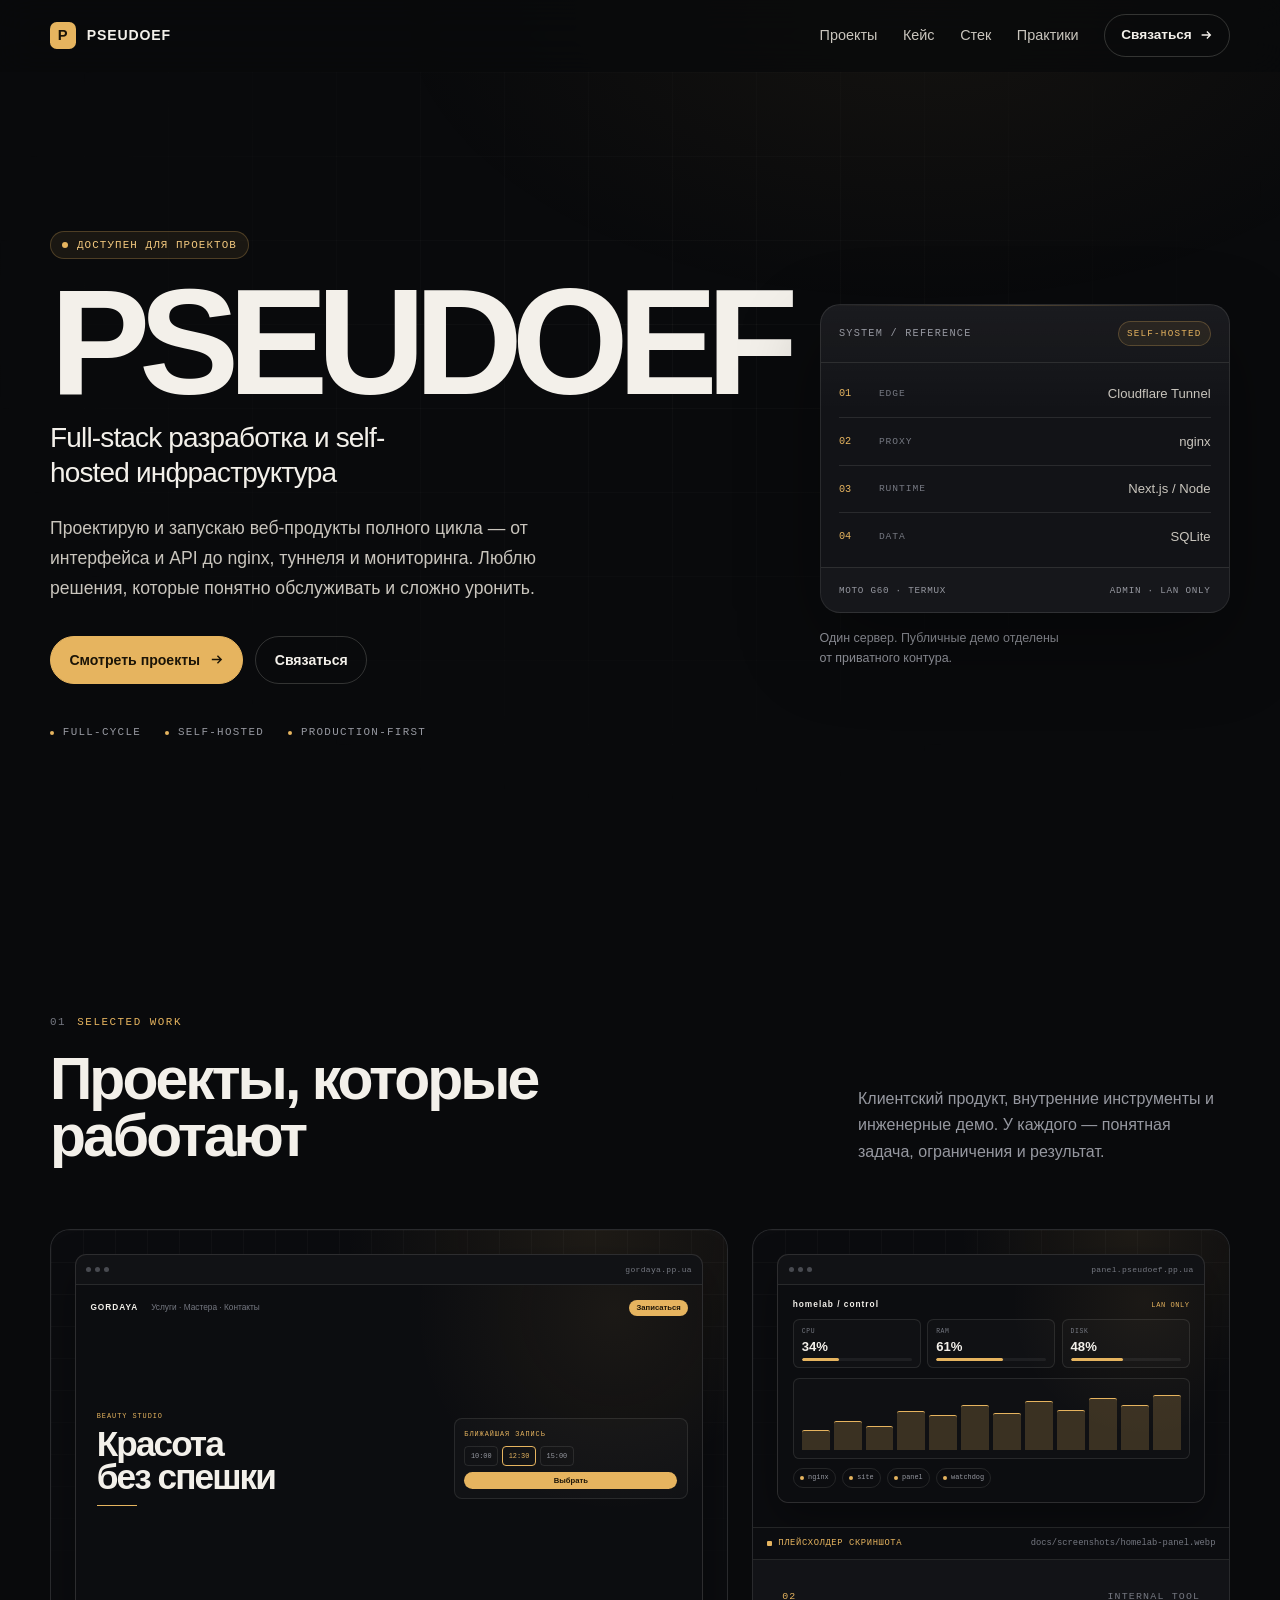
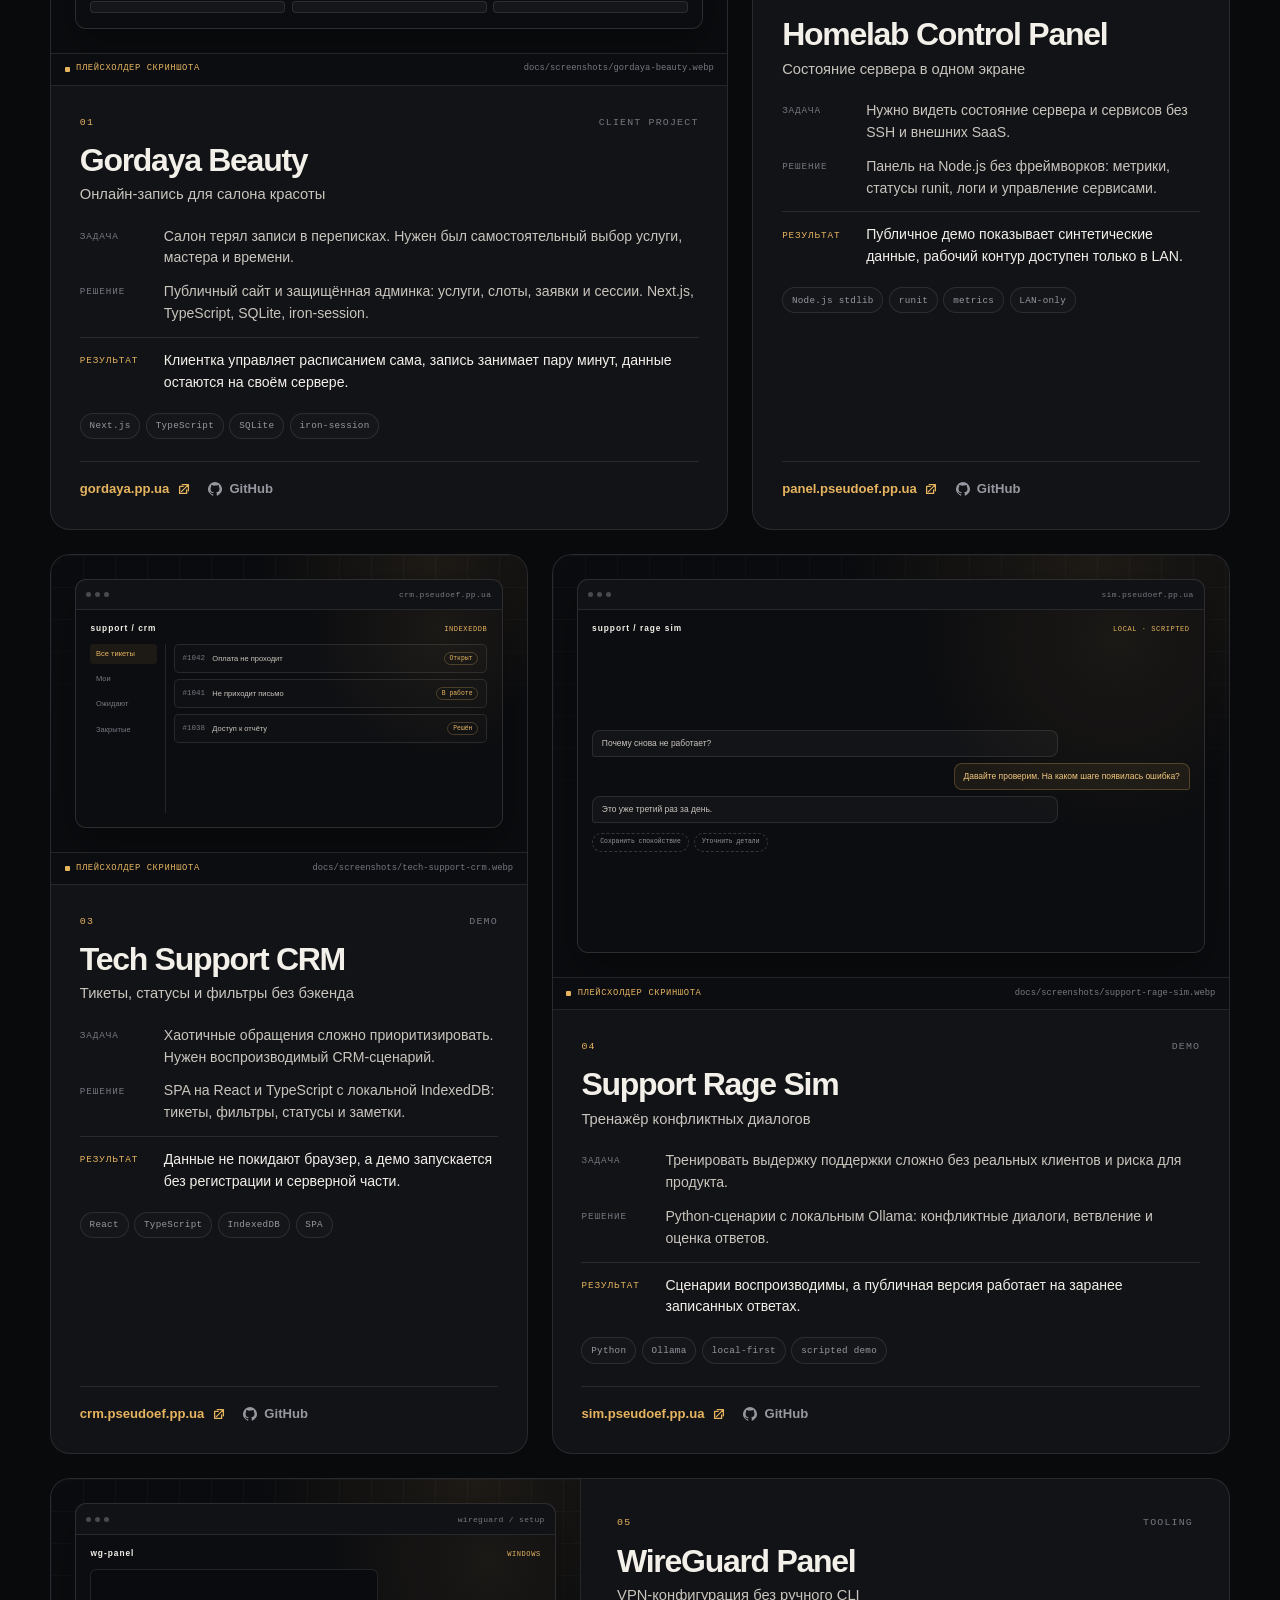
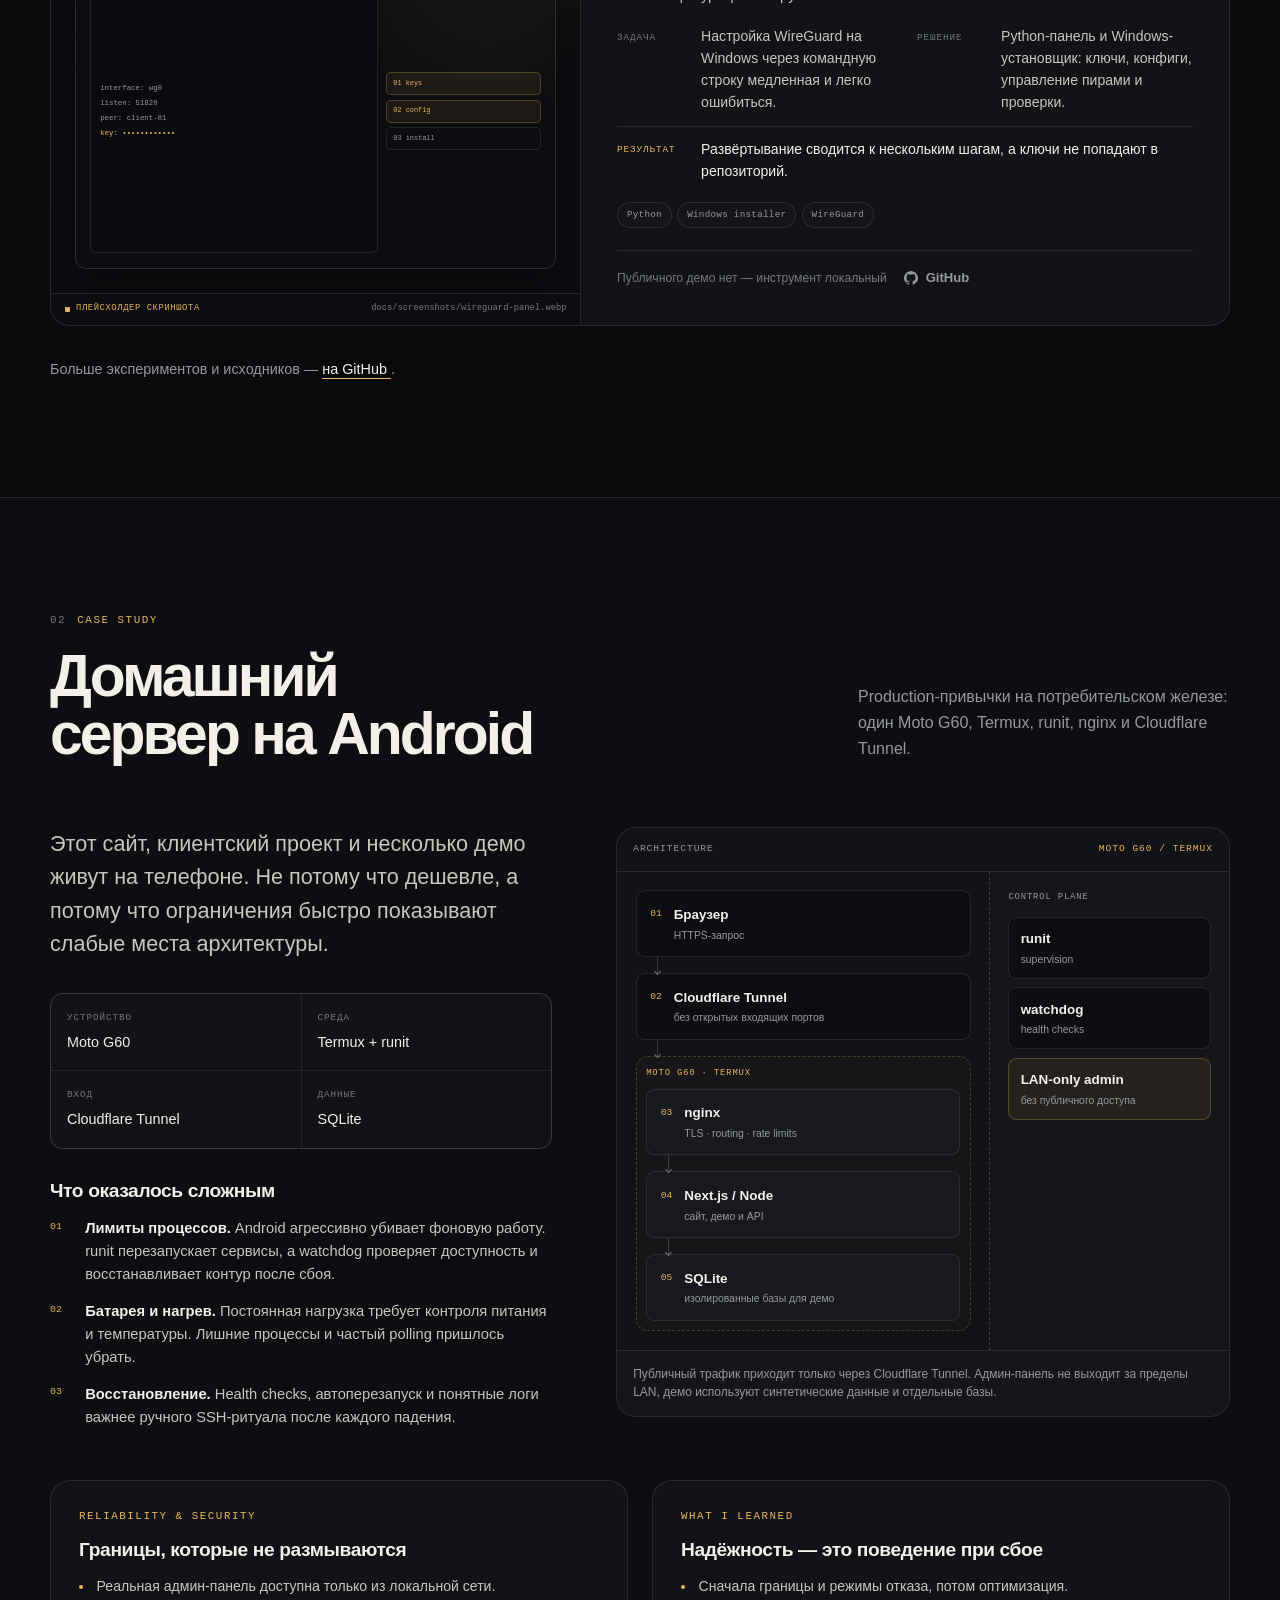
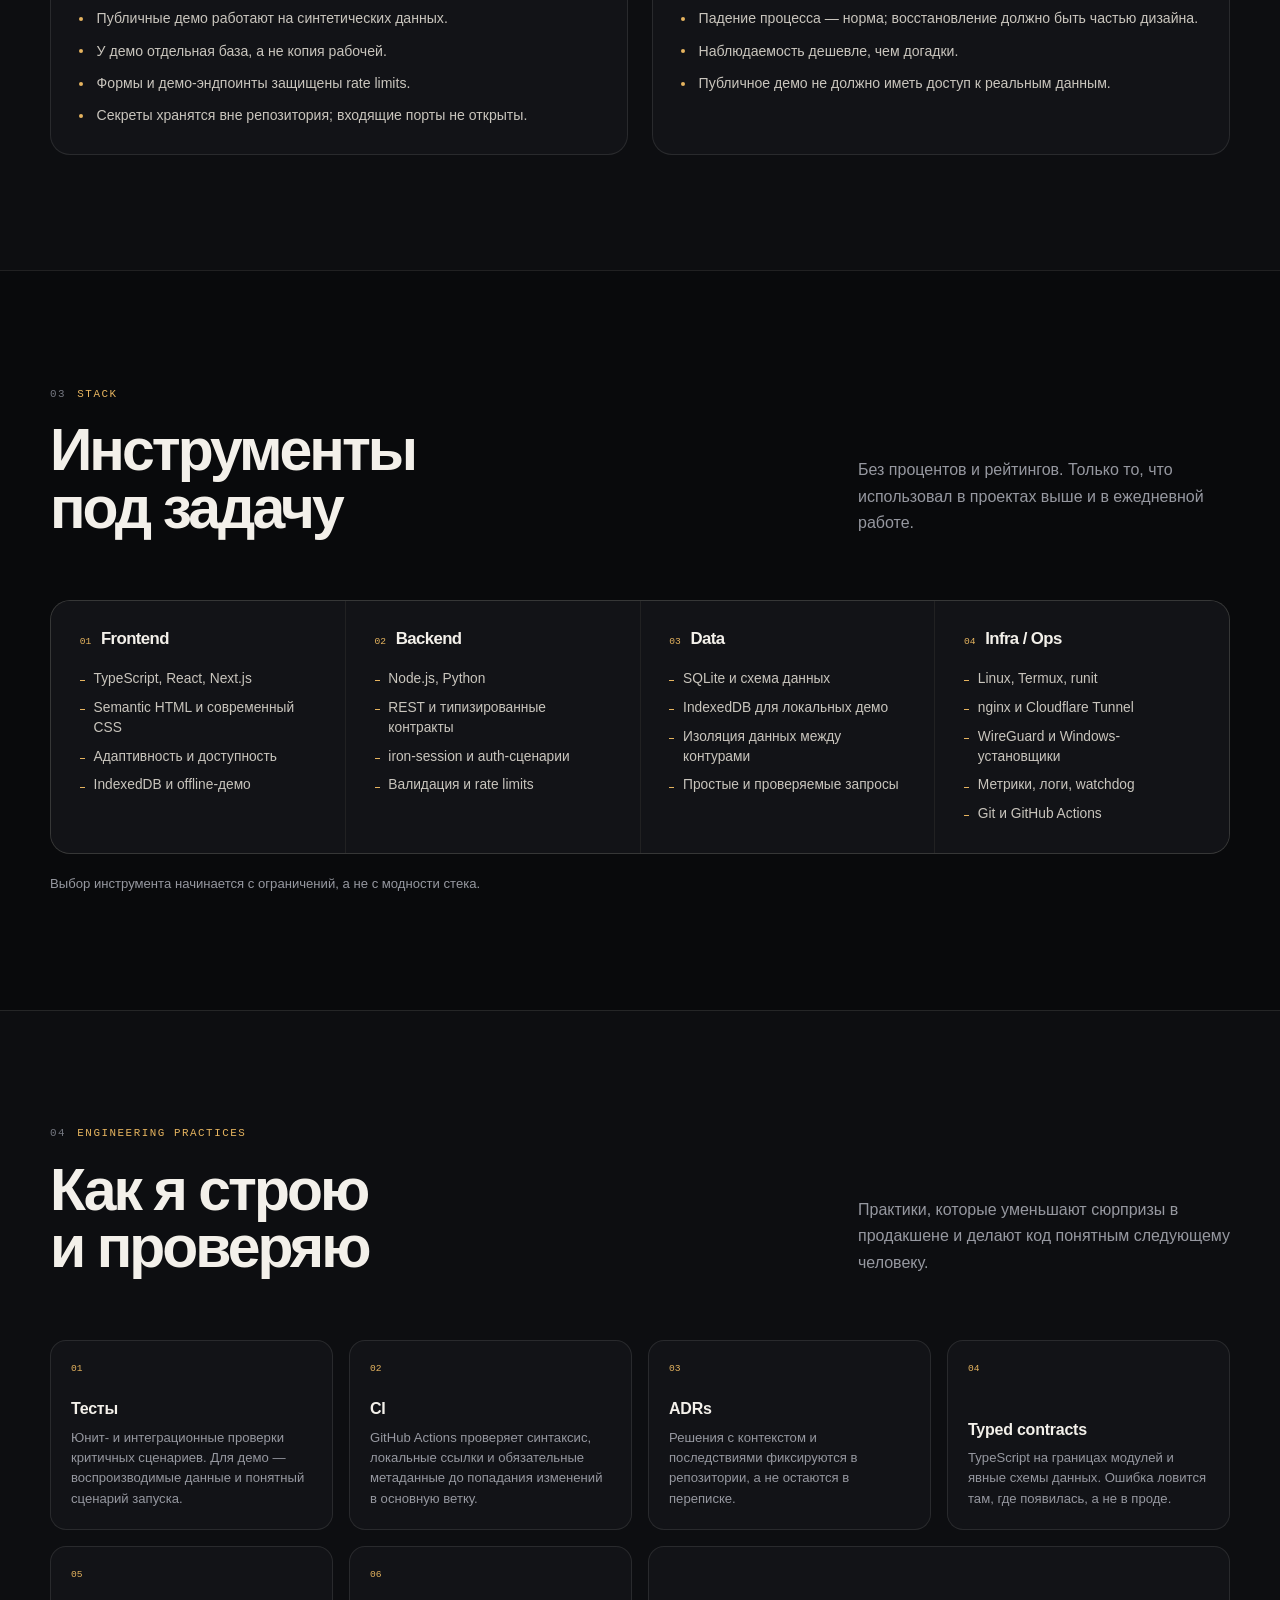
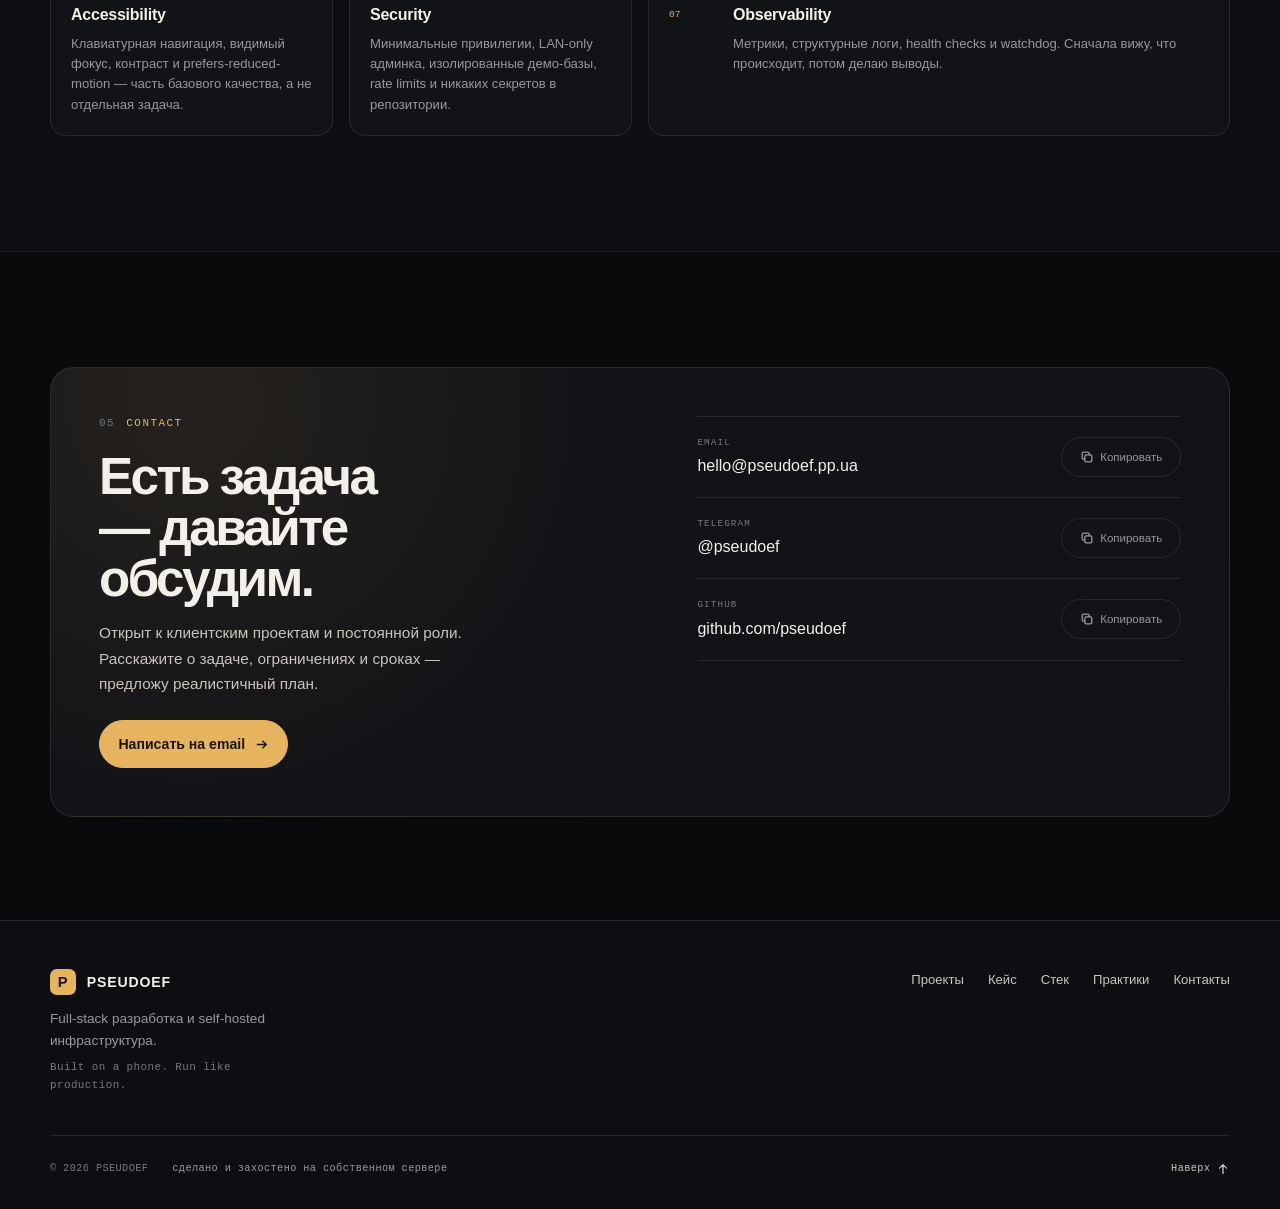
==== index.html @ d6f7333f "feat: initial portfolio site" ====
<!doctype html>
<html lang="ru">
<head>
  <meta charset="utf-8">
  <meta name="viewport" content="width=device-width, initial-scale=1">
  <meta name="color-scheme" content="dark">
  <meta name="theme-color" content="#090a0c">
  <meta name="author" content="PSEUDOEF">
  <meta name="robots" content="index,follow">
  <title>PSEUDOEF — Full-stack разработка и self-hosted инфраструктура</title>
  <meta name="description" content="Портфолио PSEUDOEF: full-stack разработка, клиентские веб-продукты, внутренние инструменты и self-hosted инфраструктура на собственном сервере.">
  <link rel="canonical" href="https://pseudoef.pp.ua/">
  <link rel="icon" href="/assets/favicon.svg" type="image/svg+xml">
  <link rel="stylesheet" href="/assets/css/styles.css">

  <meta property="og:type" content="website">
  <meta property="og:locale" content="ru_RU">
  <meta property="og:site_name" content="PSEUDOEF">
  <meta property="og:title" content="PSEUDOEF — Full-stack и self-hosted инфраструктура">
  <meta property="og:description" content="Клиентские продукты, инженерные демо и self-hosted инфраструктура. Портфолио PSEUDOEF.">
  <meta property="og:url" content="https://pseudoef.pp.ua/">
  <meta property="og:image" content="https://pseudoef.pp.ua/assets/og-image.png">
  <meta property="og:image:type" content="image/png">
  <meta property="og:image:width" content="1200">
  <meta property="og:image:height" content="630">
  <meta property="og:image:alt" content="PSEUDOEF — full-stack разработка и self-hosted инфраструктура">
  <meta name="twitter:card" content="summary_large_image">
  <meta name="twitter:title" content="PSEUDOEF — Full-stack и self-hosted инфраструктура">
  <meta name="twitter:description" content="Клиентские продукты, инженерные демо и self-hosted инфраструктура. Портфолио PSEUDOEF.">
  <meta name="twitter:image" content="https://pseudoef.pp.ua/assets/og-image.png">

  <script src="/assets/js/main.js" defer></script>
</head>
<body>
  <a class="skip-link" href="#main">Перейти к содержимому</a>

  <svg class="icon-sprite" aria-hidden="true" focusable="false">
    <symbol id="icon-external" viewBox="0 0 16 16"><path d="M6 3h7v7M13 3 5 11"/><path d="M11 9v4H3V5h4"/></symbol>
    <symbol id="icon-github" viewBox="0 0 16 16"><path d="M8 0a8 8 0 0 0-2.53 15.59c.4.07.55-.17.55-.38v-1.34c-2.23.49-2.7-1.08-2.7-1.08-.36-.93-.89-1.17-.89-1.17-.73-.5.06-.49.06-.49.81.06 1.23.83 1.23.83.72 1.23 1.89.88 2.35.67.07-.52.28-.88.51-1.08-1.78-.2-3.65-.89-3.65-3.95 0-.87.31-1.59.82-2.15-.08-.2-.36-1.02.08-2.12 0 0 .67-.21 2.2.82A7.6 7.6 0 0 1 8 3.87c.68 0 1.36.09 2 .27 1.53-1.03 2.2-.82 2.2-.82.44 1.1.16 1.92.08 2.12.51.56.82 1.28.82 2.15 0 3.07-1.87 3.75-3.66 3.95.29.25.54.73.54 1.48v2.19c0 .21.15.46.55.38A8 8 0 0 0 8 0Z"/></symbol>
    <symbol id="icon-copy" viewBox="0 0 16 16"><rect x="5.5" y="5.5" width="8" height="8" rx="1.5"/><path d="M10.5 5.5V4A1.5 1.5 0 0 0 9 2.5H4A1.5 1.5 0 0 0 2.5 4v5A1.5 1.5 0 0 0 4 10.5h1.5"/></symbol>
    <symbol id="icon-check" viewBox="0 0 16 16"><path d="m3 8.5 3.2 3.2L13 4.5"/></symbol>
    <symbol id="icon-arrow-up" viewBox="0 0 16 16"><path d="M8 13V3M4 7l4-4 4 4"/></symbol>
  </svg>

  <header class="site-header" data-header>
    <div class="wrap header-inner">
      <a class="brand" href="#top" aria-label="PSEUDOEF — к началу страницы">
        <span class="brand-mark" aria-hidden="true">P</span>
        <span class="brand-name">PSEUDOEF</span>
      </a>

      <button class="nav-toggle" type="button" aria-expanded="false" aria-controls="site-nav" aria-label="Открыть меню" data-nav-toggle>
        <span data-nav-toggle-label>Меню</span>
        <span class="nav-toggle-icon" aria-hidden="true"><span></span><span></span></span>
      </button>

      <nav class="site-nav" id="site-nav" aria-label="Основная навигация" data-nav>
        <a href="#projects">Проекты</a>
        <a href="#case-study">Кейс</a>
        <a href="#stack">Стек</a>
        <a href="#practices">Практики</a>
        <a class="nav-cta" href="#contact">
          Связаться
          <svg viewBox="0 0 16 16" width="14" height="14" aria-hidden="true" fill="none" stroke="currentColor" stroke-width="1.5"><path d="M3 8h10M9 4l4 4-4 4"/></svg>
        </a>
      </nav>
    </div>
  </header>

  <main id="main" tabindex="-1">
    <section class="hero" id="top" aria-labelledby="hero-title">
      <div class="wrap hero-grid">
        <div class="hero-copy">
          <p class="status-chip"><span class="status-dot" aria-hidden="true"></span>Доступен для проектов</p>
          <h1 class="hero-title" id="hero-title">PSEUDOEF</h1>
          <p class="hero-position">Full-stack разработка и self-hosted инфраструктура</p>
          <p class="hero-lede">Проектирую и запускаю веб-продукты полного цикла — от интерфейса и API до nginx, туннеля и мониторинга. Люблю решения, которые понятно обслуживать и сложно уронить.</p>
          <div class="hero-actions">
            <a class="button button--primary" href="#projects">
              Смотреть проекты
              <svg viewBox="0 0 16 16" width="15" height="15" aria-hidden="true" fill="none" stroke="currentColor" stroke-width="1.5"><path d="M3 8h10M9 4l4 4-4 4"/></svg>
            </a>
            <a class="button button--ghost" href="#contact">Связаться</a>
          </div>
          <ul class="hero-meta" aria-label="Принципы работы">
            <li>Full-cycle</li>
            <li>Self-hosted</li>
            <li>Production-first</li>
          </ul>
        </div>

        <aside class="hero-system" aria-labelledby="system-title">
          <div class="system-card">
            <div class="system-head">
              <p class="system-title" id="system-title">system / reference</p>
              <span class="system-badge">self-hosted</span>
            </div>
            <ol class="system-list">
              <li><span class="system-num">01</span><span class="system-key">edge</span><span class="system-val">Cloudflare Tunnel</span></li>
              <li><span class="system-num">02</span><span class="system-key">proxy</span><span class="system-val">nginx</span></li>
              <li><span class="system-num">03</span><span class="system-key">runtime</span><span class="system-val">Next.js / Node</span></li>
              <li><span class="system-num">04</span><span class="system-key">data</span><span class="system-val">SQLite</span></li>
            </ol>
            <div class="system-foot">
              <span>Moto G60 · Termux</span>
              <span>admin · LAN only</span>
            </div>
          </div>
          <p class="system-caption">Один сервер. Публичные демо отделены от приватного контура.</p>
        </aside>
      </div>
    </section>

    <section class="section" id="projects" aria-labelledby="projects-title">
      <div class="wrap">
        <header class="section-head reveal">
          <p class="kicker"><span>01</span> Selected work</p>
          <div class="section-head-grid">
            <h2 class="section-title" id="projects-title">Проекты, которые работают</h2>
            <p class="section-intro">Клиентский продукт, внутренние инструменты и инженерные демо. У каждого — понятная задача, ограничения и результат.</p>
          </div>
        </header>

        <div class="projects-grid">
          <article class="project project--wide reveal" id="project-gordaya" aria-labelledby="project-gordaya-title">
            <figure class="shot">
              <div class="shot-canvas">
                <div class="shot-frame">
                  <div class="shot-toolbar" aria-hidden="true">
                    <span class="shot-dots"><i></i><i></i><i></i></span>
                    <span class="shot-address">gordaya.pp.ua</span>
                  </div>
                  <div class="mock mock--gordaya" aria-hidden="true">
                    <div class="mock-nav">
                      <span class="mock-brand">GORDAYA</span>
                      <span class="mock-links">Услуги · Мастера · Контакты</span>
                      <span class="mock-pill">Записаться</span>
                    </div>
                    <div class="mock-split">
                      <div class="mock-hero-copy">
                        <span class="mock-kicker">Beauty studio</span>
                        <p class="mock-display">Красота<br>без спешки</p>
                        <span class="mock-rule"></span>
                      </div>
                      <div class="mock-booking">
                        <span class="mock-kicker">Ближайшая запись</span>
                        <div class="mock-slots"><span>10:00</span><span class="is-active">12:30</span><span>15:00</span></div>
                        <span class="mock-pill mock-pill--full">Выбрать</span>
                      </div>
                    </div>
                    <div class="mock-service-row"><span></span><span></span><span></span></div>
                  </div>
                </div>
              </div>
              <figcaption class="shot-caption">
                <span class="shot-label">Плейсхолдер скриншота</span>
                <code>docs/screenshots/gordaya-beauty.webp</code>
              </figcaption>
            </figure>

            <div class="project-body">
              <div class="project-meta"><span class="project-index">01</span><span class="project-type">Client project</span></div>
              <h3 id="project-gordaya-title">Gordaya Beauty</h3>
              <p class="project-subtitle">Онлайн-запись для салона красоты</p>
              <dl class="project-details">
                <div><dt>Задача</dt><dd>Салон терял записи в переписках. Нужен был самостоятельный выбор услуги, мастера и времени.</dd></div>
                <div><dt>Решение</dt><dd>Публичный сайт и защищённая админка: услуги, слоты, заявки и сессии. Next.js, TypeScript, SQLite, iron-session.</dd></div>
                <div class="project-outcome"><dt>Результат</dt><dd>Клиентка управляет расписанием сама, запись занимает пару минут, данные остаются на своём сервере.</dd></div>
              </dl>
              <ul class="tags" aria-label="Стек проекта Gordaya Beauty">
                <li>Next.js</li><li>TypeScript</li><li>SQLite</li><li>iron-session</li>
              </ul>
              <div class="project-links">
                <a class="project-link" href="https://gordaya.pp.ua/" target="_blank" rel="noopener noreferrer">gordaya.pp.ua <span class="sr-only">(открывается в новой вкладке)</span>
                  <svg class="icon icon--stroke" aria-hidden="true"><use href="#icon-external"></use></svg>
                </a>
                <a class="project-link project-link--gh" href="https://github.com/pseudoef/gordaya-beauty" target="_blank" rel="noopener noreferrer">
                  <svg class="icon icon--fill" aria-hidden="true"><use href="#icon-github"></use></svg>
                  GitHub <span class="sr-only">(открывается в новой вкладке)</span>
                </a>
              </div>
            </div>
          </article>

          <article class="project project--narrow reveal" id="project-homelab" aria-labelledby="project-homelab-title">
            <figure class="shot">
              <div class="shot-canvas">
                <div class="shot-frame">
                  <div class="shot-toolbar" aria-hidden="true">
                    <span class="shot-dots"><i></i><i></i><i></i></span>
                    <span class="shot-address">panel.pseudoef.pp.ua</span>
                  </div>
                  <div class="mock mock--panel" aria-hidden="true">
                    <div class="mock-nav">
                      <span class="mock-brand">homelab / control</span>
                      <span class="mock-status">LAN only</span>
                    </div>
                    <div class="panel-stats">
                      <div class="panel-stat"><span>CPU</span><strong>34%</strong><i class="meter meter--34"></i></div>
                      <div class="panel-stat"><span>RAM</span><strong>61%</strong><i class="meter meter--61"></i></div>
                      <div class="panel-stat"><span>Disk</span><strong>48%</strong><i class="meter meter--48"></i></div>
                    </div>
                    <div class="panel-chart">
                      <span></span><span></span><span></span><span></span><span></span><span></span><span></span><span></span><span></span><span></span><span></span><span></span>
                    </div>
                    <div class="panel-services">
                      <span>nginx</span><span>site</span><span>panel</span><span>watchdog</span>
                    </div>
                  </div>
                </div>
              </div>
              <figcaption class="shot-caption">
                <span class="shot-label">Плейсхолдер скриншота</span>
                <code>docs/screenshots/homelab-panel.webp</code>
              </figcaption>
            </figure>

            <div class="project-body">
              <div class="project-meta"><span class="project-index">02</span><span class="project-type">Internal tool</span></div>
              <h3 id="project-homelab-title">Homelab Control Panel</h3>
              <p class="project-subtitle">Состояние сервера в одном экране</p>
              <dl class="project-details">
                <div><dt>Задача</dt><dd>Нужно видеть состояние сервера и сервисов без SSH и внешних SaaS.</dd></div>
                <div><dt>Решение</dt><dd>Панель на Node.js без фреймворков: метрики, статусы runit, логи и управление сервисами.</dd></div>
                <div class="project-outcome"><dt>Результат</dt><dd>Публичное демо показывает синтетические данные, рабочий контур доступен только в LAN.</dd></div>
              </dl>
              <ul class="tags" aria-label="Стек проекта Homelab Control Panel">
                <li>Node.js stdlib</li><li>runit</li><li>metrics</li><li>LAN-only</li>
              </ul>
              <div class="project-links">
                <a class="project-link" href="https://panel.pseudoef.pp.ua/" target="_blank" rel="noopener noreferrer">panel.pseudoef.pp.ua <span class="sr-only">(открывается в новой вкладке)</span>
                  <svg class="icon icon--stroke" aria-hidden="true"><use href="#icon-external"></use></svg>
                </a>
                <a class="project-link project-link--gh" href="https://github.com/pseudoef/homelab-panel" target="_blank" rel="noopener noreferrer">
                  <svg class="icon icon--fill" aria-hidden="true"><use href="#icon-github"></use></svg>
                  GitHub <span class="sr-only">(открывается в новой вкладке)</span>
                </a>
              </div>
            </div>
          </article>

          <article class="project project--narrow reveal" id="project-crm" aria-labelledby="project-crm-title">
            <figure class="shot">
              <div class="shot-canvas">
                <div class="shot-frame">
                  <div class="shot-toolbar" aria-hidden="true">
                    <span class="shot-dots"><i></i><i></i><i></i></span>
                    <span class="shot-address">crm.pseudoef.pp.ua</span>
                  </div>
                  <div class="mock mock--crm" aria-hidden="true">
                    <div class="mock-nav">
                      <span class="mock-brand">support / crm</span>
                      <span class="mock-status">IndexedDB</span>
                    </div>
                    <div class="crm-layout">
                      <div class="crm-side">
                        <span class="is-active">Все тикеты</span>
                        <span>Мои</span>
                        <span>Ожидают</span>
                        <span>Закрытые</span>
                      </div>
                      <div class="crm-main">
                        <div class="crm-row"><span>#1042</span><span>Оплата не проходит</span><span class="status">Открыт</span></div>
                        <div class="crm-row"><span>#1041</span><span>Не приходит письмо</span><span class="status">В работе</span></div>
                        <div class="crm-row"><span>#1038</span><span>Доступ к отчёту</span><span class="status">Решён</span></div>
                      </div>
                    </div>
                  </div>
                </div>
              </div>
              <figcaption class="shot-caption">
                <span class="shot-label">Плейсхолдер скриншота</span>
                <code>docs/screenshots/tech-support-crm.webp</code>
              </figcaption>
            </figure>

            <div class="project-body">
              <div class="project-meta"><span class="project-index">03</span><span class="project-type">Demo</span></div>
              <h3 id="project-crm-title">Tech Support CRM</h3>
              <p class="project-subtitle">Тикеты, статусы и фильтры без бэкенда</p>
              <dl class="project-details">
                <div><dt>Задача</dt><dd>Хаотичные обращения сложно приоритизировать. Нужен воспроизводимый CRM-сценарий.</dd></div>
                <div><dt>Решение</dt><dd>SPA на React и TypeScript с локальной IndexedDB: тикеты, фильтры, статусы и заметки.</dd></div>
                <div class="project-outcome"><dt>Результат</dt><dd>Данные не покидают браузер, а демо запускается без регистрации и серверной части.</dd></div>
              </dl>
              <ul class="tags" aria-label="Стек проекта Tech Support CRM">
                <li>React</li><li>TypeScript</li><li>IndexedDB</li><li>SPA</li>
              </ul>
              <div class="project-links">
                <a class="project-link" href="https://crm.pseudoef.pp.ua/" target="_blank" rel="noopener noreferrer">crm.pseudoef.pp.ua <span class="sr-only">(открывается в новой вкладке)</span>
                  <svg class="icon icon--stroke" aria-hidden="true"><use href="#icon-external"></use></svg>
                </a>
                <a class="project-link project-link--gh" href="https://github.com/pseudoef/tech-support-crm" target="_blank" rel="noopener noreferrer">
                  <svg class="icon icon--fill" aria-hidden="true"><use href="#icon-github"></use></svg>
                  GitHub <span class="sr-only">(открывается в новой вкладке)</span>
                </a>
              </div>
            </div>
          </article>

          <article class="project project--wide reveal" id="project-sim" aria-labelledby="project-sim-title">
            <figure class="shot">
              <div class="shot-canvas">
                <div class="shot-frame">
                  <div class="shot-toolbar" aria-hidden="true">
                    <span class="shot-dots"><i></i><i></i><i></i></span>
                    <span class="shot-address">sim.pseudoef.pp.ua</span>
                  </div>
                  <div class="mock mock--sim" aria-hidden="true">
                    <div class="mock-nav">
                      <span class="mock-brand">support / rage sim</span>
                      <span class="mock-status">local · scripted</span>
                    </div>
                    <div class="sim-chat">
                      <div class="sim-bubble">Почему снова не работает?</div>
                      <div class="sim-bubble sim-bubble--right">Давайте проверим. На каком шаге появилась ошибка?</div>
                      <div class="sim-bubble">Это уже третий раз за день.</div>
                      <div class="sim-choices"><span>Сохранить спокойствие</span><span>Уточнить детали</span></div>
                    </div>
                  </div>
                </div>
              </div>
              <figcaption class="shot-caption">
                <span class="shot-label">Плейсхолдер скриншота</span>
                <code>docs/screenshots/support-rage-sim.webp</code>
              </figcaption>
            </figure>

            <div class="project-body">
              <div class="project-meta"><span class="project-index">04</span><span class="project-type">Demo</span></div>
              <h3 id="project-sim-title">Support Rage Sim</h3>
              <p class="project-subtitle">Тренажёр конфликтных диалогов</p>
              <dl class="project-details">
                <div><dt>Задача</dt><dd>Тренировать выдержку поддержки сложно без реальных клиентов и риска для продукта.</dd></div>
                <div><dt>Решение</dt><dd>Python-сценарии с локальным Ollama: конфликтные диалоги, ветвление и оценка ответов.</dd></div>
                <div class="project-outcome"><dt>Результат</dt><dd>Сценарии воспроизводимы, а публичная версия работает на заранее записанных ответах.</dd></div>
              </dl>
              <ul class="tags" aria-label="Стек проекта Support Rage Sim">
                <li>Python</li><li>Ollama</li><li>local-first</li><li>scripted demo</li>
              </ul>
              <div class="project-links">
                <a class="project-link" href="https://sim.pseudoef.pp.ua/" target="_blank" rel="noopener noreferrer">sim.pseudoef.pp.ua <span class="sr-only">(открывается в новой вкладке)</span>
                  <svg class="icon icon--stroke" aria-hidden="true"><use href="#icon-external"></use></svg>
                </a>
                <a class="project-link project-link--gh" href="https://github.com/pseudoef/support-rage-sim" target="_blank" rel="noopener noreferrer">
                  <svg class="icon icon--fill" aria-hidden="true"><use href="#icon-github"></use></svg>
                  GitHub <span class="sr-only">(открывается в новой вкладке)</span>
                </a>
              </div>
            </div>
          </article>

          <article class="project project--compact reveal" id="project-wireguard" aria-labelledby="project-wireguard-title">
            <figure class="shot">
              <div class="shot-canvas">
                <div class="shot-frame">
                  <div class="shot-toolbar" aria-hidden="true">
                    <span class="shot-dots"><i></i><i></i><i></i></span>
                    <span class="shot-address">wireguard / setup</span>
                  </div>
                  <div class="mock mock--wg" aria-hidden="true">
                    <div class="mock-nav">
                      <span class="mock-brand">wg-panel</span>
                      <span class="mock-status">Windows</span>
                    </div>
                    <div class="wg-layout">
                      <div class="wg-code">
                        <span>interface: wg0</span>
                        <span>listen: 51820</span>
                        <span>peer: client-01</span>
                        <span class="is-muted">key: ••••••••••••</span>
                      </div>
                      <div class="wg-steps">
                        <span class="is-done">01 keys</span>
                        <span class="is-done">02 config</span>
                        <span>03 install</span>
                      </div>
                    </div>
                  </div>
                </div>
              </div>
              <figcaption class="shot-caption">
                <span class="shot-label">Плейсхолдер скриншота</span>
                <code>docs/screenshots/wireguard-panel.webp</code>
              </figcaption>
            </figure>

            <div class="project-body">
              <div class="project-meta"><span class="project-index">05</span><span class="project-type">Tooling</span></div>
              <h3 id="project-wireguard-title">WireGuard Panel</h3>
              <p class="project-subtitle">VPN-конфигурация без ручного CLI</p>
              <dl class="project-details">
                <div><dt>Задача</dt><dd>Настройка WireGuard на Windows через командную строку медленная и легко ошибиться.</dd></div>
                <div><dt>Решение</dt><dd>Python-панель и Windows-установщик: ключи, конфиги, управление пирами и проверки.</dd></div>
                <div class="project-outcome"><dt>Результат</dt><dd>Развёртывание сводится к нескольким шагам, а ключи не попадают в репозиторий.</dd></div>
              </dl>
              <ul class="tags" aria-label="Стек проекта WireGuard Panel">
                <li>Python</li><li>Windows installer</li><li>WireGuard</li>
              </ul>
              <div class="project-links">
                <span class="project-link project-link--disabled">Публичного демо нет — инструмент локальный</span>
                <a class="project-link project-link--gh" href="https://github.com/pseudoef/wireguard-panel" target="_blank" rel="noopener noreferrer">
                  <svg class="icon icon--fill" aria-hidden="true"><use href="#icon-github"></use></svg>
                  GitHub <span class="sr-only">(открывается в новой вкладке)</span>
                </a>
              </div>
            </div>
          </article>
        </div>

        <p class="section-note">Больше экспериментов и исходников — <a href="https://github.com/pseudoef" target="_blank" rel="noopener noreferrer">на GitHub <span class="sr-only">(открывается в новой вкладке)</span></a>.</p>
      </div>
    </section>
    <section class="section section--band" id="case-study" aria-labelledby="case-title">
      <div class="wrap">
        <header class="section-head reveal">
          <p class="kicker"><span>02</span> Case study</p>
          <div class="section-head-grid">
            <h2 class="section-title" id="case-title">Домашний сервер на Android</h2>
            <p class="section-intro">Production-привычки на потребительском железе: один Moto G60, Termux, runit, nginx и Cloudflare Tunnel.</p>
          </div>
        </header>

        <div class="case-layout">
          <div class="case-copy reveal">
            <p class="case-lede">Этот сайт, клиентский проект и несколько демо живут на телефоне. Не потому что дешевле, а потому что ограничения быстро показывают слабые места архитектуры.</p>

            <dl class="case-facts">
              <div><dt>Устройство</dt><dd>Moto G60</dd></div>
              <div><dt>Среда</dt><dd>Termux + runit</dd></div>
              <div><dt>Вход</dt><dd>Cloudflare Tunnel</dd></div>
              <div><dt>Данные</dt><dd>SQLite</dd></div>
            </dl>

            <h3>Что оказалось сложным</h3>
            <ol class="case-list">
              <li><strong>Лимиты процессов.</strong> Android агрессивно убивает фоновую работу. runit перезапускает сервисы, а watchdog проверяет доступность и восстанавливает контур после сбоя.</li>
              <li><strong>Батарея и нагрев.</strong> Постоянная нагрузка требует контроля питания и температуры. Лишние процессы и частый polling пришлось убрать.</li>
              <li><strong>Восстановление.</strong> Health checks, автоперезапуск и понятные логи важнее ручного SSH-ритуала после каждого падения.</li>
            </ol>
          </div>

          <figure class="arch reveal" aria-labelledby="arch-caption">
            <div class="arch-head"><span>Architecture</span><span>Moto G60 / Termux</span></div>
            <div class="arch-board">
              <div class="arch-flow">
                <div class="arch-node">
                  <span class="arch-step">01</span>
                  <span class="arch-node-copy"><b>Браузер</b><small>HTTPS-запрос</small></span>
                </div>
                <div class="arch-connector" aria-hidden="true"></div>
                <div class="arch-node">
                  <span class="arch-step">02</span>
                  <span class="arch-node-copy"><b>Cloudflare Tunnel</b><small>без открытых входящих портов</small></span>
                </div>
                <div class="arch-connector" aria-hidden="true"></div>
                <div class="arch-device">
                  <p class="arch-device-label">Moto G60 · Termux</p>
                  <div class="arch-node">
                    <span class="arch-step">03</span>
                    <span class="arch-node-copy"><b>nginx</b><small>TLS · routing · rate limits</small></span>
                  </div>
                  <div class="arch-connector" aria-hidden="true"></div>
                  <div class="arch-node">
                    <span class="arch-step">04</span>
                    <span class="arch-node-copy"><b>Next.js / Node</b><small>сайт, демо и API</small></span>
                  </div>
                  <div class="arch-connector" aria-hidden="true"></div>
                  <div class="arch-node">
                    <span class="arch-step">05</span>
                    <span class="arch-node-copy"><b>SQLite</b><small>изолированные базы для демо</small></span>
                  </div>
                </div>
              </div>

              <aside class="arch-control" aria-label="Control plane">
                <p class="arch-control-label">Control plane</p>
                <div class="arch-node"><span class="arch-node-copy"><b>runit</b><small>supervision</small></span></div>
                <div class="arch-node"><span class="arch-node-copy"><b>watchdog</b><small>health checks</small></span></div>
                <div class="arch-node arch-node--private"><span class="arch-node-copy"><b>LAN-only admin</b><small>без публичного доступа</small></span></div>
              </aside>
            </div>
            <figcaption class="arch-caption" id="arch-caption">Публичный трафик приходит только через Cloudflare Tunnel. Админ-панель не выходит за пределы LAN, демо используют синтетические данные и отдельные базы.</figcaption>
          </figure>
        </div>

        <div class="case-notes">
          <div class="case-note reveal">
            <p class="kicker">Reliability &amp; security</p>
            <h3>Границы, которые не размываются</h3>
            <ul>
              <li>Реальная админ-панель доступна только из локальной сети.</li>
              <li>Публичные демо работают на синтетических данных.</li>
              <li>У демо отдельная база, а не копия рабочей.</li>
              <li>Формы и демо-эндпоинты защищены rate limits.</li>
              <li>Секреты хранятся вне репозитория; входящие порты не открыты.</li>
            </ul>
          </div>

          <div class="case-note reveal">
            <p class="kicker">What I learned</p>
            <h3>Надёжность — это поведение при сбое</h3>
            <ul>
              <li>Сначала границы и режимы отказа, потом оптимизация.</li>
              <li>Падение процесса — норма; восстановление должно быть частью дизайна.</li>
              <li>Наблюдаемость дешевле, чем догадки.</li>
              <li>Публичное демо не должно иметь доступ к реальным данным.</li>
            </ul>
          </div>
        </div>
      </div>
    </section>
    <section class="section" id="stack" aria-labelledby="stack-title">
      <div class="wrap">
        <header class="section-head reveal">
          <p class="kicker"><span>03</span> Stack</p>
          <div class="section-head-grid">
            <h2 class="section-title" id="stack-title">Инструменты под задачу</h2>
            <p class="section-intro">Без процентов и рейтингов. Только то, что использовал в проектах выше и в ежедневной работе.</p>
          </div>
        </header>

        <div class="stack-grid reveal">
          <div class="stack-group">
            <div class="stack-head"><span>01</span><h3>Frontend</h3></div>
            <ul>
              <li>TypeScript, React, Next.js</li>
              <li>Semantic HTML и современный CSS</li>
              <li>Адаптивность и доступность</li>
              <li>IndexedDB и offline-демо</li>
            </ul>
          </div>
          <div class="stack-group">
            <div class="stack-head"><span>02</span><h3>Backend</h3></div>
            <ul>
              <li>Node.js, Python</li>
              <li>REST и типизированные контракты</li>
              <li>iron-session и auth-сценарии</li>
              <li>Валидация и rate limits</li>
            </ul>
          </div>
          <div class="stack-group">
            <div class="stack-head"><span>03</span><h3>Data</h3></div>
            <ul>
              <li>SQLite и схема данных</li>
              <li>IndexedDB для локальных демо</li>
              <li>Изоляция данных между контурами</li>
              <li>Простые и проверяемые запросы</li>
            </ul>
          </div>
          <div class="stack-group">
            <div class="stack-head"><span>04</span><h3>Infra / Ops</h3></div>
            <ul>
              <li>Linux, Termux, runit</li>
              <li>nginx и Cloudflare Tunnel</li>
              <li>WireGuard и Windows-установщики</li>
              <li>Метрики, логи, watchdog</li>
              <li>Git и GitHub Actions</li>
            </ul>
          </div>
        </div>
        <p class="stack-note">Выбор инструмента начинается с ограничений, а не с модности стека.</p>
      </div>
    </section>
    <section class="section section--band" id="practices" aria-labelledby="practices-title">
      <div class="wrap">
        <header class="section-head reveal">
          <p class="kicker"><span>04</span> Engineering practices</p>
          <div class="section-head-grid">
            <h2 class="section-title" id="practices-title">Как я строю и проверяю</h2>
            <p class="section-intro">Практики, которые уменьшают сюрпризы в продакшене и делают код понятным следующему человеку.</p>
          </div>
        </header>

        <div class="practice-grid">
          <article class="practice reveal">
            <span class="practice-num">01</span>
            <h3>Тесты</h3>
            <p>Юнит- и интеграционные проверки критичных сценариев. Для демо — воспроизводимые данные и понятный сценарий запуска.</p>
          </article>
          <article class="practice reveal">
            <span class="practice-num">02</span>
            <h3>CI</h3>
            <p>GitHub Actions проверяет синтаксис, локальные ссылки и обязательные метаданные до попадания изменений в основную ветку.</p>
          </article>
          <article class="practice reveal">
            <span class="practice-num">03</span>
            <h3>ADRs</h3>
            <p>Решения с контекстом и последствиями фиксируются в репозитории, а не остаются в переписке.</p>
          </article>
          <article class="practice reveal">
            <span class="practice-num">04</span>
            <h3>Typed contracts</h3>
            <p>TypeScript на границах модулей и явные схемы данных. Ошибка ловится там, где появилась, а не в проде.</p>
          </article>
          <article class="practice reveal">
            <span class="practice-num">05</span>
            <h3>Accessibility</h3>
            <p>Клавиатурная навигация, видимый фокус, контраст и prefers-reduced-motion — часть базового качества, а не отдельная задача.</p>
          </article>
          <article class="practice reveal">
            <span class="practice-num">06</span>
            <h3>Security</h3>
            <p>Минимальные привилегии, LAN-only админка, изолированные демо-базы, rate limits и никаких секретов в репозитории.</p>
          </article>
          <article class="practice reveal">
            <span class="practice-num">07</span>
            <h3>Observability</h3>
            <p>Метрики, структурные логи, health checks и watchdog. Сначала вижу, что происходит, потом делаю выводы.</p>
          </article>
        </div>
      </div>
    </section>
    <section class="section contact" id="contact" aria-labelledby="contact-title">
      <div class="wrap">
        <div class="contact-panel reveal">
          <div class="contact-copy">
            <p class="kicker"><span>05</span> Contact</p>
            <h2 id="contact-title">Есть задача — давайте обсудим.</h2>
            <p>Открыт к клиентским проектам и постоянной роли. Расскажите о задаче, ограничениях и сроках — предложу реалистичный план.</p>
            <a class="button button--primary" href="mailto:hello@pseudoef.pp.ua">
              Написать на email
              <svg viewBox="0 0 16 16" width="15" height="15" aria-hidden="true" fill="none" stroke="currentColor" stroke-width="1.5"><path d="M3 8h10M9 4l4 4-4 4"/></svg>
            </a>
          </div>

          <div class="contact-list">
            <div class="contact-row">
              <div class="contact-info">
                <span class="contact-label">Email</span>
                <a class="contact-value" id="contact-email" href="mailto:hello@pseudoef.pp.ua">hello@pseudoef.pp.ua</a>
              </div>
              <button class="copy-button" type="button" data-copy="hello@pseudoef.pp.ua" data-copy-name="Email" data-copy-target="contact-email" aria-label="Скопировать email hello@pseudoef.pp.ua">
                <svg class="icon icon--stroke copy-icon" aria-hidden="true"><use href="#icon-copy"></use></svg>
                <svg class="icon icon--stroke copy-check" aria-hidden="true"><use href="#icon-check"></use></svg>
                <span data-copy-label>Копировать</span>
              </button>
            </div>

            <div class="contact-row">
              <div class="contact-info">
                <span class="contact-label">Telegram</span>
                <a class="contact-value" id="contact-telegram" href="https://t.me/pseudoef" target="_blank" rel="noopener noreferrer">@pseudoef</a>
              </div>
              <button class="copy-button" type="button" data-copy="@pseudoef" data-copy-name="Telegram" data-copy-target="contact-telegram" aria-label="Скопировать Telegram @pseudoef">
                <svg class="icon icon--stroke copy-icon" aria-hidden="true"><use href="#icon-copy"></use></svg>
                <svg class="icon icon--stroke copy-check" aria-hidden="true"><use href="#icon-check"></use></svg>
                <span data-copy-label>Копировать</span>
              </button>
            </div>

            <div class="contact-row">
              <div class="contact-info">
                <span class="contact-label">GitHub</span>
                <a class="contact-value" id="contact-github" href="https://github.com/pseudoef" target="_blank" rel="noopener noreferrer">github.com/pseudoef</a>
              </div>
              <button class="copy-button" type="button" data-copy="https://github.com/pseudoef" data-copy-name="GitHub" data-copy-target="contact-github" aria-label="Скопировать ссылку на GitHub">
                <svg class="icon icon--stroke copy-icon" aria-hidden="true"><use href="#icon-copy"></use></svg>
                <svg class="icon icon--stroke copy-check" aria-hidden="true"><use href="#icon-check"></use></svg>
                <span data-copy-label>Копировать</span>
              </button>
            </div>
          </div>
        </div>
      </div>
    </section>
  </main>

  <footer class="site-footer">
    <div class="wrap">
      <div class="footer-top">
        <div class="footer-brand">
          <a class="brand" href="#top" aria-label="PSEUDOEF — к началу страницы">
            <span class="brand-mark" aria-hidden="true">P</span>
            <span class="brand-name">PSEUDOEF</span>
          </a>
          <p>Full-stack разработка и self-hosted инфраструктура.</p>
          <p class="footer-tagline">Built on a phone. Run like production.</p>
        </div>
        <nav class="footer-nav" aria-label="Навигация в подвале">
          <a href="#projects">Проекты</a>
          <a href="#case-study">Кейс</a>
          <a href="#stack">Стек</a>
          <a href="#practices">Практики</a>
          <a href="#contact">Контакты</a>
        </nav>
      </div>
      <div class="footer-bottom">
        <p>© <span data-year>2026</span> PSEUDOEF</p>
        <p class="footer-made">сделано и захостено на собственном сервере</p>
        <a class="footer-top-link" href="#top">Наверх
          <svg class="icon icon--stroke" aria-hidden="true"><use href="#icon-arrow-up"></use></svg>
        </a>
      </div>
    </div>
  </footer>

  <div class="copy-status" role="status" aria-live="polite" data-copy-status></div>
</body>
</html>
---- assets/css/styles.css ----
:root {
  --bg: #090a0c;
  --bg-soft: #0d0e11;
  --surface: #121317;
  --surface-2: #17191e;
  --text: #f3f0ea;
  --text-soft: #c9c5bd;
  --muted: #9698a0;
  --muted-2: #757881;
  --line: rgba(243, 240, 234, 0.1);
  --line-strong: rgba(243, 240, 234, 0.18);
  --accent: #e6b45f;
  --accent-soft: #f2c87e;
  --accent-ink: #1b1407;
  --accent-08: rgba(230, 180, 95, 0.08);
  --accent-14: rgba(230, 180, 95, 0.14);
  --accent-25: rgba(230, 180, 95, 0.25);
  --font-sans: ui-sans-serif, -apple-system, BlinkMacSystemFont, "Segoe UI", Roboto, "Helvetica Neue", Arial, "Noto Sans", sans-serif;
  --font-mono: ui-monospace, SFMono-Regular, Menlo, Consolas, "Liberation Mono", monospace;
  --wrap: 1180px;
  --gutter: clamp(1.25rem, 4vw, 2.5rem);
  --header-h: 4.5rem;
  --radius: 1.25rem;
  --radius-sm: 0.65rem;
  --section-space: clamp(5rem, 9vw, 8.5rem);
  --ease: cubic-bezier(0.2, 0.7, 0.2, 1);
}

*,
*::before,
*::after {
  box-sizing: border-box;
}

html {
  scroll-behavior: smooth;
  scroll-padding-top: calc(var(--header-h) + 1rem);
  -webkit-text-size-adjust: 100%;
}

body {
  margin: 0;
  background: var(--bg);
  color: var(--text);
  font-family: var(--font-sans);
  font-size: 1rem;
  line-height: 1.65;
  text-rendering: optimizeLegibility;
  -webkit-font-smoothing: antialiased;
  overflow-x: clip;
}

body::before {
  content: "";
  position: fixed;
  inset: 0 0 auto;
  height: 70vh;
  z-index: -1;
  pointer-events: none;
  background: radial-gradient(60% 70% at 72% 0%, rgba(230, 180, 95, 0.055), transparent 70%);
}

::selection {
  background: var(--accent);
  color: var(--accent-ink);
}

h1,
h2,
h3,
p {
  margin-top: 0;
}

h1,
h2,
h3 {
  font-weight: 600;
  line-height: 1.05;
  letter-spacing: -0.035em;
}

a {
  color: inherit;
}

button,
input,
textarea,
select {
  font: inherit;
}

button {
  color: inherit;
}

svg {
  display: block;
}

:focus-visible {
  outline: 2px solid var(--accent);
  outline-offset: 3px;
}

:focus:not(:focus-visible) {
  outline: none;
}

[hidden] {
  display: none !important;
}

.wrap {
  width: min(var(--wrap), calc(100% - var(--gutter) * 2));
  margin-inline: auto;
}

.sr-only {
  position: absolute;
  width: 1px;
  height: 1px;
  padding: 0;
  margin: -1px;
  overflow: hidden;
  clip: rect(0, 0, 0, 0);
  white-space: nowrap;
  border: 0;
}

.skip-link {
  position: fixed;
  top: 0.75rem;
  left: 0.75rem;
  z-index: 200;
  padding: 0.75rem 1rem;
  border-radius: 0.5rem;
  background: var(--accent);
  color: var(--accent-ink);
  font-weight: 650;
  text-decoration: none;
  transform: translateY(-180%);
  transition: transform 0.2s var(--ease);
}

.skip-link:focus {
  transform: translateY(0);
}

.icon-sprite {
  position: absolute;
  width: 0;
  height: 0;
  overflow: hidden;
}

.icon {
  width: 14px;
  height: 14px;
  flex: 0 0 auto;
}

.icon--stroke {
  fill: none;
  stroke: currentColor;
  stroke-width: 1.5;
  stroke-linecap: round;
  stroke-linejoin: round;
}

.icon--fill {
  fill: currentColor;
  stroke: none;
}

.clipboard-helper {
  position: fixed;
  top: 0;
  left: 0;
  width: 1px;
  height: 1px;
  padding: 0;
  border: 0;
  opacity: 0;
  pointer-events: none;
}

.site-header {
  position: sticky;
  top: 0;
  z-index: 80;
  height: var(--header-h);
  border-bottom: 1px solid transparent;
  background: rgba(9, 10, 12, 0.74);
  -webkit-backdrop-filter: blur(18px);
  backdrop-filter: blur(18px);
  transition: border-color 0.25s var(--ease), background 0.25s var(--ease);
}

.site-header.is-scrolled {
  border-bottom-color: var(--line);
  background: rgba(9, 10, 12, 0.92);
}

.header-inner {
  display: flex;
  align-items: center;
  justify-content: space-between;
  gap: 2rem;
  height: 100%;
}

.brand {
  display: inline-flex;
  align-items: center;
  gap: 0.65rem;
  color: var(--text);
  font-size: 0.88rem;
  font-weight: 650;
  letter-spacing: 0.06em;
  text-decoration: none;
}

.brand-mark {
  display: grid;
  place-items: center;
  width: 1.65rem;
  height: 1.65rem;
  border-radius: 0.42rem;
  background: var(--accent);
  color: var(--accent-ink);
  font-size: 0.92rem;
  font-weight: 800;
  line-height: 1;
}

.brand-name {
  padding-top: 0.05rem;
}

.site-nav {
  display: flex;
  align-items: center;
  gap: clamp(1.1rem, 2vw, 1.8rem);
}

.site-nav a:not(.nav-cta) {
  position: relative;
  padding: 0.35rem 0;
  color: var(--text-soft);
  font-size: 0.9rem;
  text-decoration: none;
}

.site-nav a:not(.nav-cta)::after {
  content: "";
  position: absolute;
  right: 0;
  bottom: 0;
  left: 0;
  height: 1px;
  background: var(--accent);
  transform: scaleX(0);
  transform-origin: left;
  transition: transform 0.25s var(--ease);
}

.site-nav a:not(.nav-cta):hover,
.site-nav a:not(.nav-cta):focus-visible {
  color: var(--text);
}

.site-nav a:not(.nav-cta):hover::after,
.site-nav a:not(.nav-cta):focus-visible::after {
  transform: scaleX(1);
}

.nav-cta {
  display: inline-flex;
  align-items: center;
  gap: 0.45rem;
  padding: 0.6rem 1rem;
  border: 1px solid var(--line-strong);
  border-radius: 999px;
  color: var(--text);
  font-size: 0.85rem;
  font-weight: 550;
  text-decoration: none;
  transition: border-color 0.2s var(--ease), color 0.2s var(--ease), background 0.2s var(--ease);
}

.nav-cta:hover,
.nav-cta:focus-visible {
  border-color: var(--accent-25);
  background: var(--accent-08);
  color: var(--accent-soft);
}

.nav-toggle {
  display: none;
  align-items: center;
  gap: 0.65rem;
  min-height: 2.75rem;
  padding: 0.5rem 0.8rem;
  border: 1px solid var(--line);
  border-radius: 999px;
  background: transparent;
  color: var(--text-soft);
  font-size: 0.78rem;
  cursor: pointer;
}

.nav-toggle:hover {
  border-color: var(--line-strong);
  color: var(--text);
}

.nav-toggle-icon {
  position: relative;
  display: block;
  width: 1.1rem;
  height: 0.7rem;
}

.nav-toggle-icon span {
  position: absolute;
  right: 0;
  left: 0;
  height: 1.5px;
  border-radius: 1px;
  background: currentColor;
  transition: top 0.2s var(--ease), transform 0.2s var(--ease);
}

.nav-toggle-icon span:first-child {
  top: 0;
}

.nav-toggle-icon span:last-child {
  bottom: 0;
}

.nav-toggle[aria-expanded="true"] .nav-toggle-icon span:first-child {
  top: 50%;
  transform: translateY(-50%) rotate(45deg);
}

.nav-toggle[aria-expanded="true"] .nav-toggle-icon span:last-child {
  bottom: 50%;
  transform: translateY(50%) rotate(-45deg);
}

.hero {
  position: relative;
  display: flex;
  align-items: center;
  min-height: calc(100vh - var(--header-h));
  min-height: calc(100svh - var(--header-h));
  padding-block: clamp(3.5rem, 8vw, 7rem);
  overflow: hidden;
}

.hero::before {
  content: "";
  position: absolute;
  inset: 0;
  z-index: 0;
  pointer-events: none;
  opacity: 0.34;
  background-image:
    linear-gradient(to right, var(--line) 1px, transparent 1px),
    linear-gradient(to bottom, var(--line) 1px, transparent 1px);
  background-size: 84px 84px;
  -webkit-mask-image: radial-gradient(ellipse 70% 80% at 50% 30%, black, transparent 80%);
  mask-image: radial-gradient(ellipse 70% 80% at 50% 30%, black, transparent 80%);
}

.hero-grid {
  position: relative;
  z-index: 1;
  display: grid;
  grid-template-columns: minmax(0, 1.35fr) minmax(18rem, 0.8fr);
  gap: clamp(2.5rem, 6vw, 6rem);
  align-items: center;
}

.hero-copy {
  max-width: 48rem;
}

.status-chip {
  display: inline-flex;
  align-items: center;
  gap: 0.55rem;
  margin: 0;
  padding: 0.4rem 0.7rem;
  border: 1px solid var(--accent-25);
  border-radius: 999px;
  background: var(--accent-08);
  color: var(--accent-soft);
  font-family: var(--font-mono);
  font-size: 0.68rem;
  letter-spacing: 0.1em;
  line-height: 1.2;
  text-transform: uppercase;
}

.status-dot {
  width: 6px;
  height: 6px;
  flex: 0 0 auto;
  border-radius: 50%;
  background: var(--accent);
  box-shadow: 0 0 0 0 var(--accent-14);
  animation: status-pulse 2.6s ease-out infinite;
}

@keyframes status-pulse {
  0%,
  100% {
    box-shadow: 0 0 0 0 var(--accent-14);
  }
  50% {
    box-shadow: 0 0 0 5px transparent;
  }
}

.hero-title {
  margin: 1.35rem 0 1rem;
  font-size: clamp(3.4rem, 12.4vw, 9.4rem);
  font-weight: 650;
  letter-spacing: -0.075em;
  line-height: 0.82;
  text-wrap: balance;
}

.hero-position {
  max-width: 24ch;
  margin: 0 0 1.5rem;
  color: var(--text);
  font-size: clamp(1.25rem, 2.4vw, 1.75rem);
  font-weight: 450;
  letter-spacing: -0.03em;
  line-height: 1.25;
  text-wrap: balance;
}

.hero-lede {
  max-width: 56ch;
  margin: 0 0 2rem;
  color: var(--text-soft);
  font-size: clamp(1rem, 1.4vw, 1.1rem);
  line-height: 1.7;
}

.hero-actions {
  display: flex;
  flex-wrap: wrap;
  gap: 0.75rem;
}

.button {
  display: inline-flex;
  align-items: center;
  justify-content: center;
  gap: 0.55rem;
  min-height: 3rem;
  padding: 0.72rem 1.15rem;
  border: 1px solid transparent;
  border-radius: 999px;
  font-size: 0.88rem;
  font-weight: 650;
  line-height: 1;
  text-decoration: none;
  transition: background 0.2s var(--ease), border-color 0.2s var(--ease), color 0.2s var(--ease), transform 0.2s var(--ease);
}

.button:hover {
  transform: translateY(-1px);
}

.button--primary {
  border-color: var(--accent);
  background: var(--accent);
  color: var(--accent-ink);
}

.button--primary:hover,
.button--primary:focus-visible {
  border-color: var(--accent-soft);
  background: var(--accent-soft);
}

.button--ghost {
  border-color: var(--line-strong);
  background: transparent;
  color: var(--text);
}

.button--ghost:hover,
.button--ghost:focus-visible {
  border-color: var(--accent-25);
  background: var(--accent-08);
  color: var(--accent-soft);
}

.hero-meta {
  display: flex;
  flex-wrap: wrap;
  gap: 0.5rem 1.5rem;
  margin: 2.5rem 0 0;
  padding: 0;
  color: var(--muted);
  font-family: var(--font-mono);
  font-size: 0.68rem;
  letter-spacing: 0.12em;
  list-style: none;
  text-transform: uppercase;
}

.hero-meta li {
  display: flex;
  align-items: center;
  gap: 0.55rem;
}

.hero-meta li::before {
  content: "";
  width: 4px;
  height: 4px;
  border-radius: 50%;
  background: var(--accent);
}

.hero-system {
  align-self: center;
}

.system-card {
  position: relative;
  overflow: hidden;
  border: 1px solid var(--line);
  border-radius: var(--radius);
  background:
    linear-gradient(180deg, rgba(255, 255, 255, 0.035), transparent 35%),
    var(--surface);
  box-shadow: 0 30px 80px rgba(0, 0, 0, 0.35);
}

.system-card::before {
  content: "";
  position: absolute;
  top: 0;
  right: 0;
  left: 0;
  height: 1px;
  background: linear-gradient(90deg, transparent, var(--accent-25), transparent);
}

.system-head {
  display: flex;
  align-items: center;
  justify-content: space-between;
  gap: 1rem;
  padding: 1rem 1.15rem;
  border-bottom: 1px solid var(--line);
  color: var(--muted);
  font-family: var(--font-mono);
  font-size: 0.64rem;
  letter-spacing: 0.12em;
  text-transform: uppercase;
}

.system-title {
  margin: 0;
}

.system-badge {
  padding: 0.25rem 0.5rem;
  border: 1px solid var(--accent-25);
  border-radius: 999px;
  background: var(--accent-08);
  color: var(--accent);
  font-size: 0.58rem;
  white-space: nowrap;
}

.system-list {
  margin: 0;
  padding: 0.45rem 1.15rem;
  list-style: none;
}

.system-list li {
  display: grid;
  grid-template-columns: 2rem 4.4rem minmax(0, 1fr);
  gap: 0.5rem;
  align-items: center;
  padding: 0.78rem 0;
  border-bottom: 1px solid var(--line);
  font-size: 0.82rem;
}

.system-list li:last-child {
  border-bottom: 0;
}

.system-num {
  color: var(--accent);
  font-family: var(--font-mono);
  font-size: 0.64rem;
}

.system-key {
  color: var(--muted-2);
  font-family: var(--font-mono);
  font-size: 0.6rem;
  letter-spacing: 0.1em;
  text-transform: uppercase;
}

.system-val {
  color: var(--text-soft);
  text-align: right;
}

.system-foot {
  display: flex;
  justify-content: space-between;
  gap: 1rem;
  padding: 0.9rem 1.15rem;
  border-top: 1px solid var(--line);
  background: rgba(255, 255, 255, 0.015);
  color: var(--muted);
  font-family: var(--font-mono);
  font-size: 0.58rem;
  letter-spacing: 0.08em;
  text-transform: uppercase;
}

.system-caption {
  max-width: 36ch;
  margin: 1rem 0 0;
  color: var(--muted);
  font-size: 0.78rem;
  line-height: 1.55;
}

.section {
  position: relative;
  padding-block: var(--section-space);
}

.section + .section {
  border-top: 1px solid var(--line);
}

.section--band {
  background: var(--bg-soft);
}

.section-head {
  margin-bottom: clamp(2.5rem, 5vw, 4.5rem);
}

.kicker {
  display: flex;
  align-items: center;
  gap: 0.7rem;
  margin: 0 0 1.2rem;
  color: var(--accent);
  font-family: var(--font-mono);
  font-size: 0.68rem;
  letter-spacing: 0.14em;
  line-height: 1.4;
  text-transform: uppercase;
}

.kicker span {
  color: var(--muted-2);
}

.section-head-grid {
  display: grid;
  grid-template-columns: minmax(0, 1.4fr) minmax(0, 0.7fr);
  gap: 2rem 4rem;
  align-items: end;
}

.section-title {
  max-width: 16ch;
  margin: 0;
  font-size: clamp(2.2rem, 4.6vw, 4rem);
  letter-spacing: -0.05em;
  line-height: 0.98;
  text-wrap: balance;
}

.section-intro {
  max-width: 50ch;
  margin: 0;
  color: var(--muted);
  font-size: 1rem;
  line-height: 1.65;
}

.section-note {
  margin: 2rem 0 0;
  color: var(--muted);
  font-size: 0.9rem;
}

.section-note a {
  color: var(--text);
  text-decoration-color: var(--accent);
  text-underline-offset: 4px;
}

.section-note a:hover {
  color: var(--accent-soft);
}

.projects-grid {
  display: grid;
  grid-template-columns: repeat(12, minmax(0, 1fr));
  gap: clamp(1rem, 2vw, 1.5rem);
}

.project {
  display: flex;
  flex-direction: column;
  grid-column: span 6;
  min-width: 0;
  overflow: hidden;
  border: 1px solid var(--line);
  border-radius: var(--radius);
  background: var(--surface);
  transition: border-color 0.25s var(--ease), box-shadow 0.3s var(--ease), transform 0.3s var(--ease);
}

.project--wide {
  grid-column: span 7;
}

.project--narrow {
  grid-column: span 5;
}

.project--compact {
  display: grid;
  grid-column: 1 / -1;
  grid-template-columns: minmax(0, 0.9fr) minmax(0, 1.1fr);
}

.project:hover,
.project:focus-within {
  border-color: var(--line-strong);
  box-shadow: 0 20px 50px rgba(0, 0, 0, 0.22);
  transform: translateY(-3px);
}

.shot {
  margin: 0;
  border-bottom: 1px solid var(--line);
  background: var(--bg-soft);
}

.shot-canvas {
  position: relative;
  display: flex;
  aspect-ratio: 16 / 10;
  padding: clamp(0.9rem, 2.4vw, 1.5rem);
  overflow: hidden;
  background:
    radial-gradient(circle at 80% 0%, rgba(230, 180, 95, 0.09), transparent 36%),
    #0b0c0f;
}

.shot-canvas::before {
  content: "";
  position: absolute;
  inset: 0;
  opacity: 0.3;
  pointer-events: none;
  background-image:
    linear-gradient(to right, var(--line) 1px, transparent 1px),
    linear-gradient(to bottom, var(--line) 1px, transparent 1px);
  background-size: 32px 32px;
  -webkit-mask-image: linear-gradient(to bottom, black, transparent 92%);
  mask-image: linear-gradient(to bottom, black, transparent 92%);
}

.shot-frame {
  position: relative;
  z-index: 1;
  display: flex;
  flex-direction: column;
  width: 100%;
  height: 100%;
  overflow: hidden;
  border: 1px solid rgba(243, 240, 234, 0.14);
  border-radius: 0.7rem;
  background: #0c0d10;
  box-shadow: 0 16px 40px rgba(0, 0, 0, 0.32);
}

.shot-toolbar {
  display: flex;
  flex: 0 0 auto;
  align-items: center;
  gap: 0.75rem;
  height: 1.9rem;
  padding: 0 0.65rem;
  border-bottom: 1px solid var(--line);
  background: rgba(255, 255, 255, 0.02);
}

.shot-dots {
  display: flex;
  gap: 4px;
}

.shot-dots i {
  width: 5px;
  height: 5px;
  border-radius: 50%;
  background: var(--muted-2);
  opacity: 0.55;
}

.shot-address {
  margin-left: auto;
  overflow: hidden;
  color: var(--muted-2);
  font-family: var(--font-mono);
  font-size: 0.5rem;
  letter-spacing: 0.04em;
  text-overflow: ellipsis;
  white-space: nowrap;
}

.shot-caption {
  display: flex;
  align-items: center;
  justify-content: space-between;
  gap: 1rem;
  padding: 0.6rem 0.85rem;
  border-top: 1px solid var(--line);
  background: #0c0d10;
  color: var(--muted-2);
  font-family: var(--font-mono);
  font-size: 0.55rem;
  line-height: 1.35;
}

.shot-label {
  display: inline-flex;
  align-items: center;
  gap: 0.4rem;
  color: var(--accent);
  letter-spacing: 0.07em;
  text-transform: uppercase;
  white-space: nowrap;
}

.shot-label::before {
  content: "";
  width: 5px;
  height: 5px;
  border-radius: 1px;
  background: var(--accent);
}

.shot-caption code {
  overflow: hidden;
  color: var(--muted-2);
  font-family: inherit;
  font-size: inherit;
  text-overflow: ellipsis;
  white-space: nowrap;
}

.project--compact .shot {
  display: flex;
  flex-direction: column;
  border-right: 1px solid var(--line);
  border-bottom: 0;
}

.project--compact .shot-canvas {
  flex: 1;
  min-height: 280px;
  aspect-ratio: auto;
}

.project-body {
  display: flex;
  flex: 1;
  flex-direction: column;
  padding: clamp(1.25rem, 2.5vw, 1.8rem);
}

.project--compact .project-body {
  justify-content: center;
  padding: clamp(1.5rem, 3vw, 2.25rem);
}

.project-meta {
  display: flex;
  align-items: center;
  justify-content: space-between;
  gap: 1rem;
  margin-bottom: 0.8rem;
  color: var(--muted);
  font-family: var(--font-mono);
  font-size: 0.62rem;
  letter-spacing: 0.12em;
  text-transform: uppercase;
}

.project-index {
  color: var(--accent);
}

.project-type {
  color: var(--muted-2);
}

.project h3 {
  margin: 0 0 0.4rem;
  font-size: clamp(1.5rem, 2.5vw, 2rem);
  letter-spacing: -0.04em;
  line-height: 1;
}

.project-subtitle {
  margin: 0 0 1.2rem;
  color: var(--text-soft);
  font-size: 0.92rem;
}

.project-details {
  display: flex;
  flex-direction: column;
  gap: 0.75rem;
  margin: 0 0 1.2rem;
}

.project-details > div {
  display: grid;
  grid-template-columns: 4.5rem minmax(0, 1fr);
  gap: 0.75rem;
  align-items: start;
}

.project-details dt {
  padding-top: 0.2rem;
  color: var(--muted-2);
  font-family: var(--font-mono);
  font-size: 0.58rem;
  letter-spacing: 0.1em;
  text-transform: uppercase;
}

.project-details dd {
  margin: 0;
  color: var(--text-soft);
  font-size: 0.88rem;
  line-height: 1.55;
}

.project-outcome {
  padding-top: 0.75rem;
  border-top: 1px solid var(--line);
}

.project-outcome dt {
  color: var(--accent);
}

.project-outcome dd {
  color: var(--text);
}

.project--compact .project-details {
  display: grid;
  grid-template-columns: repeat(2, minmax(0, 1fr));
  gap: 0.75rem 1.5rem;
}

.project--compact .project-outcome {
  grid-column: 1 / -1;
}

.tags {
  display: flex;
  flex-wrap: wrap;
  gap: 0.35rem;
  margin: 0 0 1.4rem;
  padding: 0;
  list-style: none;
}

.tags li {
  padding: 0.28rem 0.55rem;
  border: 1px solid var(--line);
  border-radius: 999px;
  background: rgba(255, 255, 255, 0.015);
  color: var(--muted);
  font-family: var(--font-mono);
  font-size: 0.58rem;
  letter-spacing: 0.03em;
}

.project-links {
  display: flex;
  flex-wrap: wrap;
  align-items: center;
  gap: 0.75rem 1.1rem;
  margin-top: auto;
  padding-top: 1rem;
  border-top: 1px solid var(--line);
}

.project-link {
  display: inline-flex;
  align-items: center;
  gap: 0.45rem;
  color: var(--accent);
  font-size: 0.82rem;
  font-weight: 600;
  text-decoration: none;
}

.project-link:hover {
  color: var(--accent-soft);
  text-decoration: underline;
  text-underline-offset: 3px;
}

.project-link--gh {
  color: var(--muted);
}

.project-link--gh:hover {
  color: var(--text);
}

.project-link--disabled {
  color: var(--muted-2);
  font-size: 0.76rem;
  font-weight: 400;
}

.mock {
  display: flex;
  flex: 1;
  flex-direction: column;
  gap: 0.6rem;
  min-height: 0;
  padding: clamp(0.55rem, 1.3vw, 0.9rem);
  overflow: hidden;
  background:
    radial-gradient(circle at 86% 8%, rgba(230, 180, 95, 0.07), transparent 32%),
    #0c0d10;
}

.mock-nav {
  display: flex;
  align-items: center;
  gap: 0.8rem;
  color: var(--muted-2);
  font-size: 0.52rem;
  line-height: 1.2;
}

.mock-brand {
  color: var(--text);
  font-weight: 700;
  letter-spacing: 0.12em;
  white-space: nowrap;
}

.mock-links {
  overflow: hidden;
  text-overflow: ellipsis;
  white-space: nowrap;
}

.mock-status {
  margin-left: auto;
  color: var(--accent);
  font-family: var(--font-mono);
  font-size: 0.44rem;
  letter-spacing: 0.08em;
  text-transform: uppercase;
  white-space: nowrap;
}

.mock-pill {
  margin-left: auto;
  padding: 0.22rem 0.45rem;
  border-radius: 999px;
  background: var(--accent);
  color: var(--accent-ink);
  font-size: 0.48rem;
  font-weight: 700;
  line-height: 1.2;
  white-space: nowrap;
}

.mock-pill--full {
  margin: 0;
  text-align: center;
}

.mock-kicker {
  color: var(--accent);
  font-family: var(--font-mono);
  font-size: 0.43rem;
  letter-spacing: 0.14em;
  text-transform: uppercase;
}

.mock-display {
  margin: 0.25rem 0 0;
  font-size: clamp(1.25rem, 2.8vw, 2.2rem);
  font-weight: 600;
  letter-spacing: -0.055em;
  line-height: 0.95;
}

.mock-rule {
  display: block;
  width: 2.5rem;
  height: 1px;
  margin-top: 0.7rem;
  background: var(--accent);
}

.mock--gordaya .mock-split {
  display: grid;
  flex: 1;
  grid-template-columns: 1.2fr 0.8fr;
  gap: 0.75rem;
  min-height: 0;
}

.mock-hero-copy {
  display: flex;
  flex-direction: column;
  justify-content: center;
  padding: 0.4rem;
}

.mock-booking {
  display: flex;
  align-self: center;
  flex-direction: column;
  gap: 0.4rem;
  padding: 0.6rem;
  border: 1px solid var(--line);
  border-radius: 0.5rem;
  background: rgba(255, 255, 255, 0.025);
}

.mock-slots {
  display: flex;
  flex-wrap: wrap;
  gap: 0.25rem;
}

.mock-slots span {
  padding: 0.2rem 0.35rem;
  border: 1px solid var(--line);
  border-radius: 0.25rem;
  color: var(--muted);
  font-family: var(--font-mono);
  font-size: 0.43rem;
}

.mock-slots .is-active {
  border-color: var(--accent);
  color: var(--accent);
}

.mock-service-row {
  display: grid;
  grid-template-columns: repeat(3, 1fr);
  gap: 0.4rem;
}

.mock-service-row span {
  height: 0.75rem;
  border: 1px solid var(--line);
  border-radius: 0.25rem;
  background: rgba(255, 255, 255, 0.04);
}

.panel-stats {
  display: grid;
  grid-template-columns: repeat(3, 1fr);
  gap: 0.4rem;
}

.panel-stat {
  display: flex;
  flex-direction: column;
  gap: 0.2rem;
  padding: 0.4rem 0.5rem;
  border: 1px solid var(--line);
  border-radius: 0.4rem;
  background: rgba(255, 255, 255, 0.02);
}

.panel-stat span {
  color: var(--muted-2);
  font-family: var(--font-mono);
  font-size: 0.4rem;
  letter-spacing: 0.1em;
  text-transform: uppercase;
}

.panel-stat strong {
  font-size: 0.82rem;
  line-height: 1.1;
}

.meter {
  display: block;
  height: 3px;
  overflow: hidden;
  border-radius: 999px;
  background: rgba(255, 255, 255, 0.06);
}

.meter::after {
  content: "";
  display: block;
  height: 100%;
  border-radius: inherit;
  background: var(--accent);
}

.meter--34::after {
  width: 34%;
}

.meter--61::after {
  width: 61%;
}

.meter--48::after {
  width: 48%;
}

.panel-chart {
  display: flex;
  flex: 1;
  align-items: flex-end;
  gap: 0.25rem;
  min-height: 3rem;
  padding: 0.5rem;
  border: 1px solid var(--line);
  border-radius: 0.4rem;
  background: rgba(255, 255, 255, 0.015);
}

.panel-chart span {
  flex: 1;
  min-width: 0;
  border-top: 1px solid var(--accent);
  border-radius: 0.15rem 0.15rem 0 0;
  background: rgba(230, 180, 95, 0.2);
}

.panel-chart span:nth-child(1) {
  height: 32%;
}

.panel-chart span:nth-child(2) {
  height: 46%;
}

.panel-chart span:nth-child(3) {
  height: 38%;
}

.panel-chart span:nth-child(4) {
  height: 62%;
}

.panel-chart span:nth-child(5) {
  height: 55%;
}

.panel-chart span:nth-child(6) {
  height: 72%;
}

.panel-chart span:nth-child(7) {
  height: 58%;
}

.panel-chart span:nth-child(8) {
  height: 78%;
}

.panel-chart span:nth-child(9) {
  height: 64%;
}

.panel-chart span:nth-child(10) {
  height: 82%;
}

.panel-chart span:nth-child(11) {
  height: 71%;
}

.panel-chart span:nth-child(12) {
  height: 88%;
}

.panel-services {
  display: flex;
  flex-wrap: wrap;
  gap: 0.35rem;
}

.panel-services span {
  display: inline-flex;
  align-items: center;
  gap: 0.25rem;
  padding: 0.2rem 0.4rem;
  border: 1px solid var(--line);
  border-radius: 999px;
  color: var(--muted);
  font-family: var(--font-mono);
  font-size: 0.43rem;
}

.panel-services span::before {
  content: "";
  width: 4px;
  height: 4px;
  border-radius: 50%;
  background: var(--accent);
}

.crm-layout {
  display: grid;
  flex: 1;
  grid-template-columns: 4.7rem minmax(0, 1fr);
  gap: 0.5rem;
  min-height: 0;
}

.crm-side {
  display: flex;
  flex-direction: column;
  gap: 0.3rem;
  padding-right: 0.5rem;
  border-right: 1px solid var(--line);
  color: var(--muted-2);
  font-size: 0.47rem;
}

.crm-side span {
  padding: 0.25rem 0.35rem;
  border-radius: 0.2rem;
}

.crm-side .is-active {
  background: var(--accent-08);
  color: var(--accent);
}

.crm-main {
  display: flex;
  flex-direction: column;
  gap: 0.35rem;
  min-width: 0;
}

.crm-row {
  display: flex;
  align-items: center;
  gap: 0.45rem;
  padding: 0.45rem 0.5rem;
  border: 1px solid var(--line);
  border-radius: 0.3rem;
  background: rgba(255, 255, 255, 0.015);
  color: var(--text-soft);
  font-size: 0.47rem;
  line-height: 1.2;
}

.crm-row > span:first-child {
  color: var(--muted-2);
  font-family: var(--font-mono);
}

.crm-row > span:nth-child(2) {
  overflow: hidden;
  text-overflow: ellipsis;
  white-space: nowrap;
}

.crm-row .status {
  margin-left: auto;
  padding: 0.1rem 0.3rem;
  border: 1px solid var(--accent-25);
  border-radius: 999px;
  color: var(--accent);
  font-family: var(--font-mono);
  font-size: 0.4rem;
  white-space: nowrap;
}

.sim-chat {
  display: flex;
  flex: 1;
  flex-direction: column;
  justify-content: center;
  gap: 0.4rem;
}

.sim-bubble {
  max-width: 78%;
  padding: 0.4rem 0.55rem;
  border: 1px solid var(--line);
  border-radius: 0.5rem 0.5rem 0.5rem 0.15rem;
  background: rgba(255, 255, 255, 0.03);
  color: var(--text-soft);
  font-size: 0.53rem;
  line-height: 1.4;
}

.sim-bubble--right {
  align-self: flex-end;
  border-color: var(--accent-25);
  border-radius: 0.5rem 0.5rem 0.15rem 0.5rem;
  background: var(--accent-08);
  color: var(--accent-soft);
}

.sim-choices {
  display: flex;
  flex-wrap: wrap;
  gap: 0.3rem;
  margin-top: 0.2rem;
}

.sim-choices span {
  padding: 0.2rem 0.45rem;
  border: 1px dashed var(--line-strong);
  border-radius: 999px;
  color: var(--muted);
  font-family: var(--font-mono);
  font-size: 0.4rem;
}

.wg-layout {
  display: grid;
  flex: 1;
  grid-template-columns: 1.3fr 0.7fr;
  gap: 0.5rem;
  min-height: 0;
}

.wg-code {
  display: flex;
  flex-direction: column;
  gap: 0.25rem;
  justify-content: center;
  padding: 0.55rem;
  border: 1px solid var(--line);
  border-radius: 0.4rem;
  background: #0a0b0e;
  color: var(--muted);
  font-family: var(--font-mono);
  font-size: 0.46rem;
  line-height: 1.5;
}

.wg-code .is-muted {
  color: var(--accent);
}

.wg-steps {
  display: flex;
  flex-direction: column;
  gap: 0.3rem;
  justify-content: center;
}

.wg-steps span {
  padding: 0.3rem 0.4rem;
  border: 1px solid var(--line);
  border-radius: 0.3rem;
  color: var(--muted);
  font-family: var(--font-mono);
  font-size: 0.43rem;
}

.wg-steps .is-done {
  border-color: var(--accent-25);
  background: var(--accent-08);
  color: var(--accent);
}

.case-layout {
  display: grid;
  grid-template-columns: minmax(0, 0.9fr) minmax(0, 1.1fr);
  gap: clamp(2rem, 5vw, 4.5rem);
  align-items: start;
}

.case-lede {
  max-width: 50ch;
  margin: 0 0 2rem;
  color: var(--text-soft);
  font-size: clamp(1.1rem, 1.7vw, 1.35rem);
  line-height: 1.55;
}

.case-facts {
  display: grid;
  grid-template-columns: repeat(2, minmax(0, 1fr));
  gap: 1px;
  margin: 0 0 2rem;
  overflow: hidden;
  border: 1px solid var(--line);
  border-radius: 0.8rem;
  background: var(--line);
}

.case-facts div {
  padding: 1rem;
  background: var(--surface);
}

.case-facts dt {
  margin-bottom: 0.35rem;
  color: var(--muted-2);
  font-family: var(--font-mono);
  font-size: 0.58rem;
  letter-spacing: 0.1em;
  text-transform: uppercase;
}

.case-facts dd {
  margin: 0;
  color: var(--text);
  font-size: 0.9rem;
}

.case-copy h3,
.case-note h3 {
  margin: 0 0 1rem;
  font-size: 1.2rem;
  letter-spacing: -0.02em;
}

.case-list {
  display: flex;
  flex-direction: column;
  gap: 0.9rem;
  margin: 0;
  padding: 0;
  list-style: none;
  counter-reset: case;
}

.case-list li {
  position: relative;
  padding-left: 2.2rem;
  color: var(--text-soft);
  font-size: 0.92rem;
  line-height: 1.55;
  counter-increment: case;
}

.case-list li::before {
  content: "0" counter(case);
  position: absolute;
  top: 0.1rem;
  left: 0;
  color: var(--accent);
  font-family: var(--font-mono);
  font-size: 0.62rem;
}

.case-list strong {
  color: var(--text);
  font-weight: 600;
}

.arch {
  margin: 0;
  overflow: hidden;
  border: 1px solid var(--line);
  border-radius: var(--radius);
  background: var(--surface);
}

.arch-head {
  display: flex;
  justify-content: space-between;
  gap: 1rem;
  padding: 0.85rem 1rem;
  border-bottom: 1px solid var(--line);
  color: var(--muted);
  font-family: var(--font-mono);
  font-size: 0.6rem;
  letter-spacing: 0.1em;
  text-transform: uppercase;
}

.arch-head span:last-child {
  color: var(--accent);
}

.arch-board {
  display: grid;
  grid-template-columns: minmax(0, 1.55fr) minmax(0, 1fr);
}

.arch-flow {
  display: flex;
  flex-direction: column;
  padding: 1.15rem;
}

.arch-node {
  display: flex;
  align-items: flex-start;
  gap: 0.75rem;
  padding: 0.8rem 0.85rem;
  border: 1px solid var(--line);
  border-radius: 0.55rem;
  background: #0d0e12;
}

.arch-step {
  padding-top: 0.15rem;
  color: var(--accent);
  font-family: var(--font-mono);
  font-size: 0.6rem;
}

.arch-node-copy {
  display: flex;
  flex-direction: column;
  gap: 0.15rem;
  min-width: 0;
}

.arch-node b {
  color: var(--text);
  font-size: 0.84rem;
  font-weight: 600;
}

.arch-node small {
  color: var(--muted);
  font-size: 0.65rem;
  line-height: 1.4;
}

.arch-connector {
  position: relative;
  width: 1px;
  height: 1rem;
  margin-left: 1.35rem;
  background: var(--line-strong);
}

.arch-connector::after {
  content: "";
  position: absolute;
  bottom: -1px;
  left: -2px;
  width: 5px;
  height: 5px;
  border-right: 1px solid var(--muted-2);
  border-bottom: 1px solid var(--muted-2);
  transform: rotate(45deg);
}

.arch-device {
  padding: 0.6rem;
  border: 1px dashed var(--accent-25);
  border-radius: 0.75rem;
  background: rgba(230, 180, 95, 0.025);
}

.arch-device-label {
  margin: 0 0 0.5rem;
  color: var(--accent);
  font-family: var(--font-mono);
  font-size: 0.55rem;
  letter-spacing: 0.1em;
  text-transform: uppercase;
}

.arch-device .arch-node {
  background: var(--surface-2);
}

.arch-control {
  display: flex;
  flex-direction: column;
  gap: 0.55rem;
  padding: 1.15rem;
  border-left: 1px dashed var(--line-strong);
  background: rgba(255, 255, 255, 0.012);
}

.arch-control-label {
  margin: 0 0 0.2rem;
  color: var(--muted);
  font-family: var(--font-mono);
  font-size: 0.55rem;
  letter-spacing: 0.1em;
  text-transform: uppercase;
}

.arch-control .arch-node {
  padding: 0.65rem 0.7rem;
}

.arch-node--private {
  border-color: var(--accent-25);
  background: var(--accent-08);
}

.arch-caption {
  margin: 0;
  padding: 0.9rem 1rem;
  border-top: 1px solid var(--line);
  background: rgba(255, 255, 255, 0.012);
  color: var(--muted);
  font-size: 0.75rem;
  line-height: 1.5;
}

.case-notes {
  display: grid;
  grid-template-columns: repeat(2, minmax(0, 1fr));
  gap: clamp(1rem, 2vw, 1.5rem);
  margin-top: clamp(2rem, 4vw, 3.5rem);
}

.case-note {
  padding: clamp(1.25rem, 2.5vw, 1.75rem);
  border: 1px solid var(--line);
  border-radius: var(--radius);
  background: var(--surface);
}

.case-note .kicker {
  margin-bottom: 1rem;
}

.case-note ul {
  display: flex;
  flex-direction: column;
  gap: 0.7rem;
  margin: 0;
  padding: 0;
  list-style: none;
}

.case-note li {
  position: relative;
  padding-left: 1.1rem;
  color: var(--text-soft);
  font-size: 0.88rem;
  line-height: 1.5;
}

.case-note li::before {
  content: "";
  position: absolute;
  top: 0.55rem;
  left: 0;
  width: 4px;
  height: 4px;
  border-radius: 50%;
  background: var(--accent);
}

.stack-grid {
  display: grid;
  grid-template-columns: repeat(4, minmax(0, 1fr));
  gap: 1px;
  overflow: hidden;
  border: 1px solid var(--line);
  border-radius: var(--radius);
  background: var(--line);
}

.stack-group {
  padding: clamp(1.25rem, 2.4vw, 1.8rem);
  background: var(--surface);
}

.stack-head {
  display: flex;
  align-items: baseline;
  gap: 0.6rem;
  margin-bottom: 1.2rem;
}

.stack-head span {
  color: var(--accent);
  font-family: var(--font-mono);
  font-size: 0.6rem;
}

.stack-head h3 {
  margin: 0;
  font-size: 1.05rem;
}

.stack-group ul {
  display: flex;
  flex-direction: column;
  gap: 0.55rem;
  margin: 0;
  padding: 0;
  list-style: none;
}

.stack-group li {
  display: flex;
  align-items: flex-start;
  gap: 0.55rem;
  color: var(--text-soft);
  font-size: 0.86rem;
  line-height: 1.45;
}

.stack-group li::before {
  content: "";
  flex: 0 0 auto;
  width: 5px;
  height: 1px;
  margin-top: 0.7rem;
  background: var(--accent);
}

.stack-note {
  margin: 1.2rem 0 0;
  color: var(--muted);
  font-size: 0.82rem;
}

.practice-grid {
  display: grid;
  grid-template-columns: repeat(4, minmax(0, 1fr));
  gap: 1rem;
}

.practice {
  display: flex;
  flex-direction: column;
  min-height: 190px;
  padding: 1.25rem;
  border: 1px solid var(--line);
  border-radius: 1rem;
  background: var(--surface);
}

.practice:last-child {
  grid-column: span 2;
  display: grid;
  grid-template-columns: 3rem minmax(0, 1fr);
  grid-template-rows: auto auto;
  align-content: center;
  column-gap: 1rem;
  align-items: start;
}

.practice:last-child .practice-num {
  grid-row: 1 / span 2;
  margin-bottom: 0;
}

.practice:last-child h3 {
  margin-top: 0;
}

.practice-num {
  margin-bottom: auto;
  color: var(--accent);
  font-family: var(--font-mono);
  font-size: 0.6rem;
}

.practice h3 {
  margin: 1.5rem 0 0.6rem;
  font-size: 1rem;
  letter-spacing: -0.015em;
}

.practice p {
  margin: 0;
  color: var(--muted);
  font-size: 0.82rem;
  line-height: 1.55;
}

.contact {
  padding-bottom: clamp(4rem, 8vw, 7rem);
}

.contact-panel {
  position: relative;
  display: grid;
  grid-template-columns: minmax(0, 1.05fr) minmax(0, 0.95fr);
  gap: clamp(2rem, 5vw, 4rem);
  overflow: hidden;
  padding: clamp(1.5rem, 4vw, 3rem);
  border: 1px solid var(--line);
  border-radius: 1.5rem;
  background:
    radial-gradient(circle at 12% 8%, rgba(230, 180, 95, 0.09), transparent 38%),
    var(--surface);
}

.contact-copy h2 {
  max-width: 14ch;
  margin: 0 0 1rem;
  font-size: clamp(2rem, 4vw, 3.4rem);
  letter-spacing: -0.05em;
  line-height: 1;
  text-wrap: balance;
}

.contact-copy > p:not(.kicker) {
  max-width: 44ch;
  margin: 0 0 1.5rem;
  color: var(--text-soft);
  font-size: 0.96rem;
}

.contact-list {
  display: flex;
  flex-direction: column;
  border-top: 1px solid var(--line);
}

.contact-row {
  display: flex;
  align-items: center;
  justify-content: space-between;
  gap: 1rem;
  padding: 1.1rem 0;
  border-bottom: 1px solid var(--line);
}

.contact-info {
  display: flex;
  flex-direction: column;
  gap: 0.2rem;
  min-width: 0;
}

.contact-label {
  color: var(--muted-2);
  font-family: var(--font-mono);
  font-size: 0.58rem;
  letter-spacing: 0.12em;
  text-transform: uppercase;
}

.contact-value {
  color: var(--text);
  font-size: 1rem;
  text-decoration: none;
  overflow-wrap: anywhere;
}

.contact-value:hover {
  color: var(--accent);
}

.copy-button {
  display: inline-flex;
  flex: 0 0 auto;
  align-items: center;
  justify-content: center;
  gap: 0.4rem;
  min-width: 7.5rem;
  min-height: 2.5rem;
  padding: 0.5rem 0.8rem;
  border: 1px solid var(--line);
  border-radius: 999px;
  background: transparent;
  color: var(--muted);
  font-size: 0.72rem;
  cursor: pointer;
  transition: border-color 0.2s var(--ease), background 0.2s var(--ease), color 0.2s var(--ease);
}

.copy-button:hover {
  border-color: var(--line-strong);
  color: var(--text);
}

.copy-button.is-copied {
  border-color: var(--accent-25);
  background: var(--accent-08);
  color: var(--accent);
}

.copy-check {
  display: none;
}

.copy-button.is-copied .copy-icon {
  display: none;
}

.copy-button.is-copied .copy-check {
  display: block;
}

.copy-status {
  position: fixed;
  bottom: 1.25rem;
  left: 50%;
  z-index: 120;
  max-width: calc(100% - 2rem);
  padding: 0.7rem 1rem;
  border-radius: 999px;
  background: var(--accent);
  color: var(--accent-ink);
  font-size: 0.8rem;
  font-weight: 650;
  line-height: 1.3;
  opacity: 0;
  pointer-events: none;
  box-shadow: 0 12px 30px rgba(0, 0, 0, 0.35);
  transform: translate(-50%, 150%);
  transition: opacity 0.25s var(--ease), transform 0.25s var(--ease);
}

.copy-status.is-visible {
  opacity: 1;
  transform: translate(-50%, 0);
}

.site-footer {
  padding: 3rem 0 2rem;
  border-top: 1px solid var(--line);
  background: var(--bg-soft);
}

.footer-top {
  display: flex;
  justify-content: space-between;
  gap: 2rem;
  padding-bottom: 2.5rem;
  border-bottom: 1px solid var(--line);
}

.footer-brand .brand {
  margin-bottom: 0.8rem;
}

.footer-brand p {
  max-width: 32ch;
  margin: 0;
  color: var(--muted);
  font-size: 0.85rem;
}

.footer-tagline {
  margin-top: 0.4rem !important;
  color: var(--muted-2) !important;
  font-family: var(--font-mono);
  font-size: 0.68rem !important;
  letter-spacing: 0.04em;
}

.footer-nav {
  display: flex;
  flex-wrap: wrap;
  align-content: flex-start;
  gap: 0.5rem 1.5rem;
}

.footer-nav a {
  color: var(--text-soft);
  font-size: 0.82rem;
  text-decoration: none;
}

.footer-nav a:hover {
  color: var(--accent);
}

.footer-bottom {
  display: flex;
  flex-wrap: wrap;
  align-items: center;
  gap: 0.75rem 1.5rem;
  padding-top: 1.5rem;
  color: var(--muted-2);
  font-family: var(--font-mono);
  font-size: 0.64rem;
  letter-spacing: 0.04em;
}

.footer-bottom p {
  margin: 0;
}

.footer-made {
  color: var(--muted);
}

.footer-top-link {
  display: inline-flex;
  align-items: center;
  gap: 0.35rem;
  margin-left: auto;
  color: var(--text-soft);
  text-decoration: none;
}

.footer-top-link:hover {
  color: var(--accent);
}

.js .reveal {
  opacity: 0;
  transform: translateY(18px);
  transition: opacity 0.6s var(--ease), transform 0.6s var(--ease);
}

.js .reveal.is-visible {
  opacity: 1;
  transform: none;
}

.error-page {
  display: flex;
  align-items: center;
  min-height: calc(100vh - var(--header-h) - 11rem);
  min-height: calc(100svh - var(--header-h) - 11rem);
  padding-block: clamp(4rem, 10vw, 8rem);
}

.error-inner {
  max-width: 46rem;
}

.error-code {
  margin: 0.5rem 0 1rem;
  color: var(--accent);
  font-size: clamp(6rem, 20vw, 14rem);
  font-weight: 650;
  letter-spacing: -0.08em;
  line-height: 0.8;
}

.error-title {
  margin: 0 0 1rem;
  font-size: clamp(1.5rem, 3vw, 2.2rem);
}

.error-copy {
  max-width: 50ch;
  margin: 0 0 2rem;
  color: var(--muted);
}

.error-actions {
  display: flex;
  flex-wrap: wrap;
  gap: 0.75rem;
}

@media (max-width: 1080px) {
  .project--wide,
  .project--narrow {
    grid-column: span 6;
  }

  .stack-grid {
    grid-template-columns: repeat(2, minmax(0, 1fr));
  }

  .practice-grid {
    grid-template-columns: repeat(2, minmax(0, 1fr));
  }

  .practice:last-child {
    grid-column: span 2;
  }
}

@media (max-width: 900px) {
  .hero {
    min-height: auto;
    padding-block: clamp(3.5rem, 10vw, 6rem);
  }

  .hero-grid {
    grid-template-columns: minmax(0, 1fr);
    gap: 3rem;
  }

  .hero-system {
    max-width: 34rem;
  }

  .section-head-grid {
    grid-template-columns: minmax(0, 1fr);
    gap: 1.25rem;
  }

  .case-layout {
    grid-template-columns: minmax(0, 1fr);
  }

  .arch-board {
    grid-template-columns: minmax(0, 1fr);
  }

  .arch-control {
    border-top: 1px dashed var(--line-strong);
    border-left: 0;
  }

  .case-notes {
    grid-template-columns: minmax(0, 1fr);
  }

  .contact-panel {
    grid-template-columns: minmax(0, 1fr);
  }

  .project--compact {
    grid-template-columns: minmax(0, 1fr);
  }

  .project--compact .shot {
    border-right: 0;
    border-bottom: 1px solid var(--line);
  }

  .project--compact .shot-canvas {
    min-height: 260px;
  }
}

@media (max-width: 860px) {
  :root {
    --header-h: 4rem;
  }

  .site-header {
    background: rgba(9, 10, 12, 0.98);
    -webkit-backdrop-filter: none;
    backdrop-filter: none;
  }

  .nav-toggle {
    display: inline-flex;
  }

  .site-nav {
    position: fixed;
    top: var(--header-h);
    right: 0;
    bottom: 0;
    left: 0;
    display: none;
    flex-direction: column;
    align-items: stretch;
    gap: 0;
    overflow-y: auto;
    padding: 1rem var(--gutter) 2rem;
    border-top: 1px solid var(--line);
    background: rgba(9, 10, 12, 0.98);
    -webkit-backdrop-filter: blur(20px);
    backdrop-filter: blur(20px);
  }

  .site-nav.is-open {
    display: flex;
    animation: nav-in 0.2s var(--ease);
  }

  .site-nav a:not(.nav-cta) {
    padding: 1.1rem 0;
    border-bottom: 1px solid var(--line);
    color: var(--text);
    font-size: 1.35rem;
    letter-spacing: -0.02em;
  }

  .site-nav a:not(.nav-cta)::after {
    display: none;
  }

  .nav-cta {
    justify-content: center;
    margin-top: 1.5rem;
    padding: 1rem;
    border-color: var(--accent);
    background: var(--accent);
    color: var(--accent-ink);
    font-size: 1rem;
  }

  .nav-cta:hover,
  .nav-cta:focus-visible {
    background: var(--accent-soft);
    color: var(--accent-ink);
  }

  body.nav-open {
    overflow: hidden;
  }

  @keyframes nav-in {
    from {
      opacity: 0;
      transform: translateY(-6px);
    }
    to {
      opacity: 1;
      transform: none;
    }
  }
}

@media (max-width: 700px) {
  .projects-grid {
    display: flex;
    flex-direction: column;
  }

  .project {
    width: 100%;
  }

  .project-details > div {
    grid-template-columns: 4rem minmax(0, 1fr);
  }

  .project--compact .project-details {
    display: flex;
  }

  .practice-grid {
    grid-template-columns: minmax(0, 1fr);
  }

  .practice:last-child {
    grid-column: auto;
    display: flex;
  }

  .practice:last-child .practice-num {
    margin-bottom: auto;
  }

  .practice:last-child h3 {
    margin-top: 1.5rem;
  }

  .stack-grid {
    grid-template-columns: minmax(0, 1fr);
  }

  .footer-top {
    flex-direction: column;
  }

  .footer-top-link {
    margin-left: 0;
  }
}

@media (max-width: 480px) {
  .status-chip {
    font-size: 0.62rem;
  }

  .hero-actions .button {
    width: 100%;
  }

  .system-list li {
    grid-template-columns: 1.7rem 3.8rem minmax(0, 1fr);
  }

  .shot-caption {
    flex-direction: column;
    align-items: flex-start;
    gap: 0.15rem;
  }

  .shot-caption code {
    max-width: 100%;
  }

  .project-details > div {
    grid-template-columns: minmax(0, 1fr);
    gap: 0.15rem;
  }

  .case-facts {
    grid-template-columns: minmax(0, 1fr);
  }

  .arch-flow,
  .arch-control {
    padding: 0.8rem;
  }

  .arch-device {
    padding: 0.45rem;
  }

  .contact-row {
    align-items: center;
  }

  .copy-button {
    width: 2.75rem;
    min-width: 2.75rem;
    padding: 0;
  }

  .copy-button span {
    display: none;
  }

  .footer-bottom {
    align-items: flex-start;
  }
}

@media (prefers-reduced-motion: reduce) {
  html {
    scroll-behavior: auto;
  }

  *,
  *::before,
  *::after {
    scroll-behavior: auto !important;
    animation-duration: 0.01ms !important;
    animation-iteration-count: 1 !important;
    transition-duration: 0.01ms !important;
  }

  .js .reveal {
    opacity: 1;
    transform: none;
  }
}
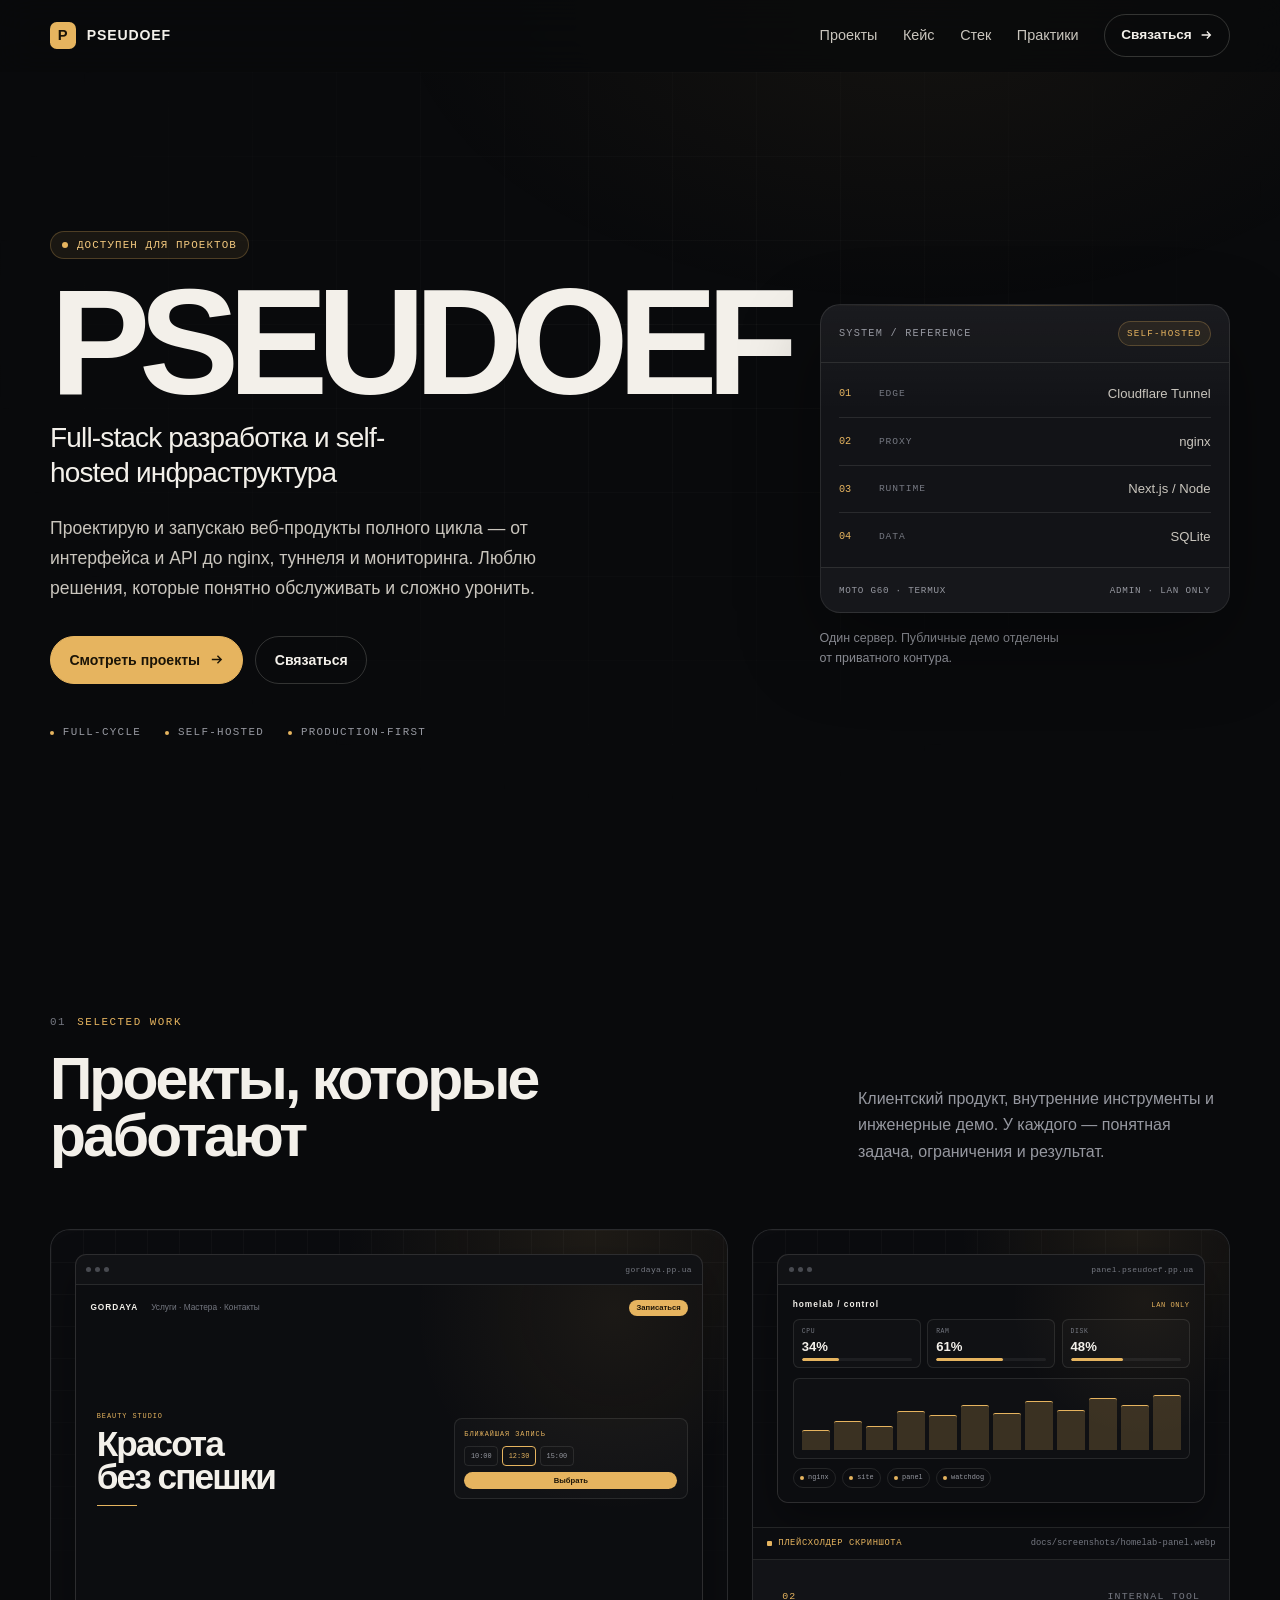
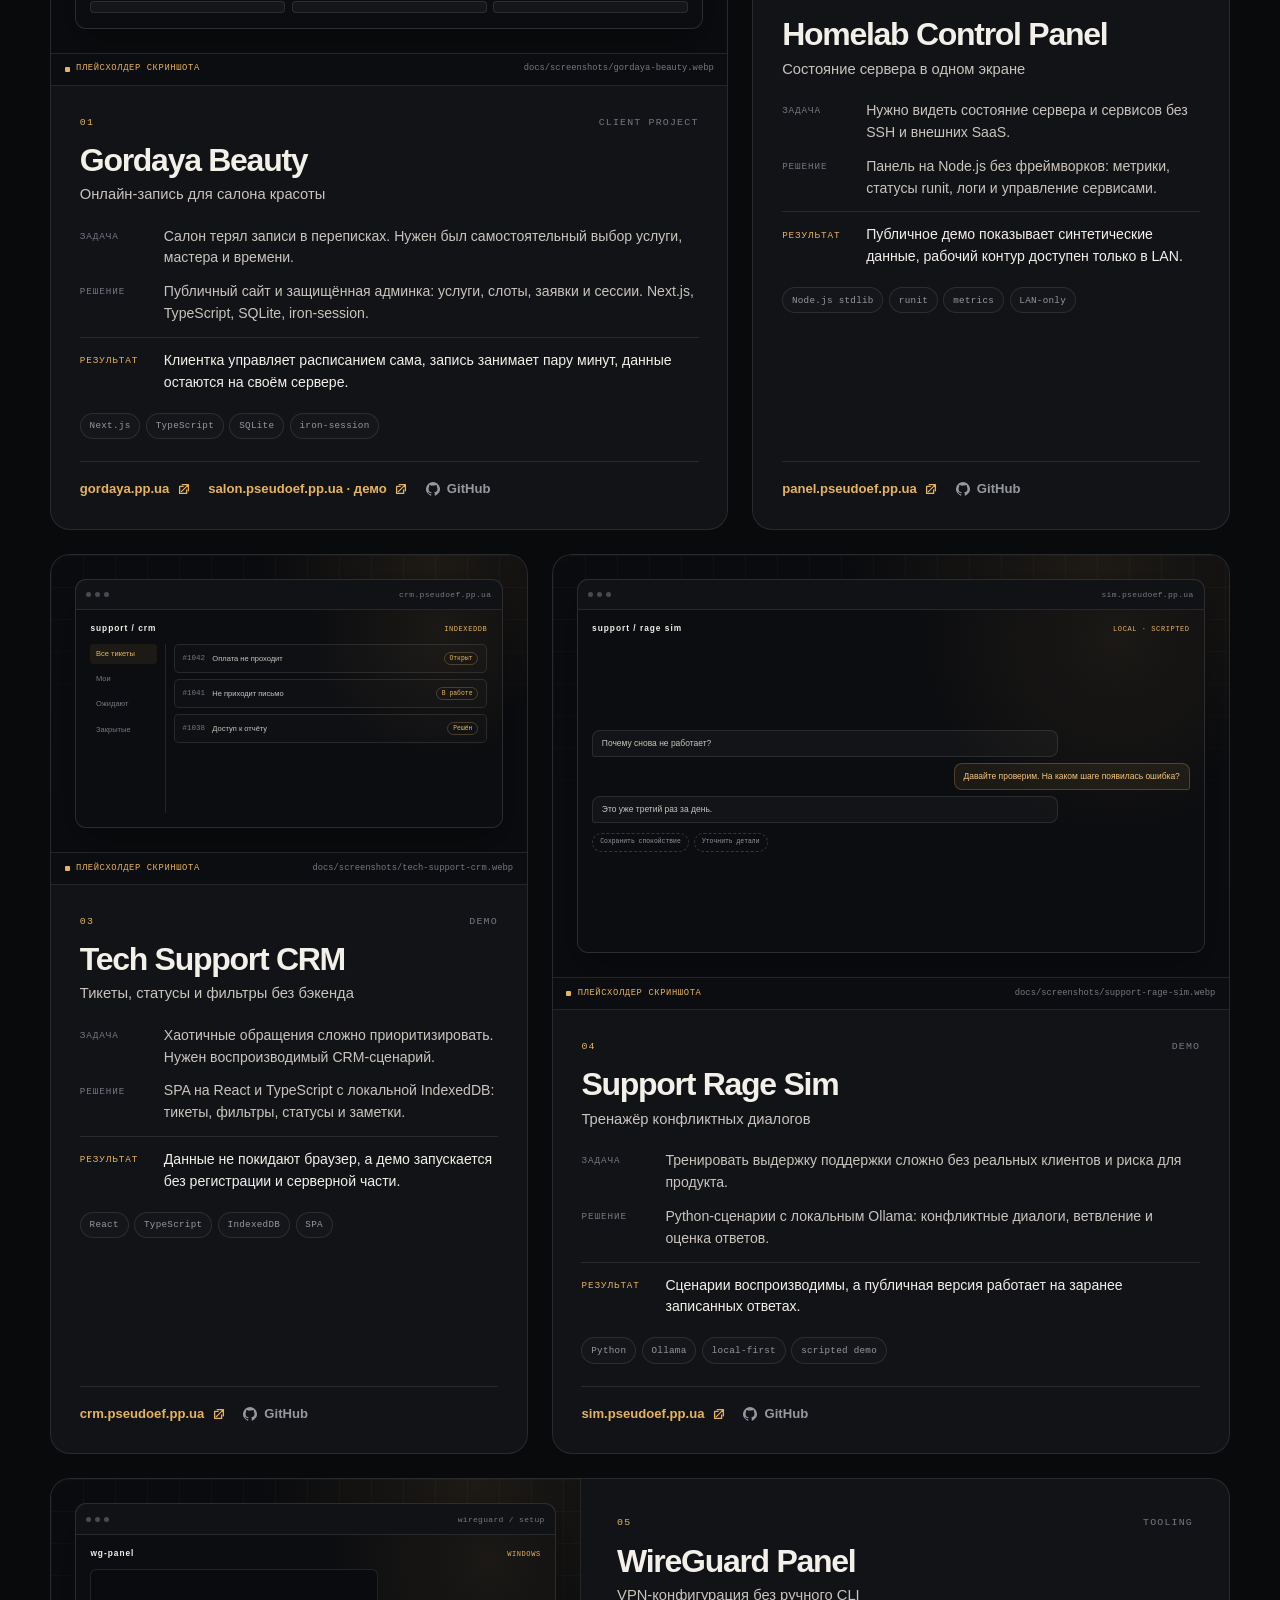
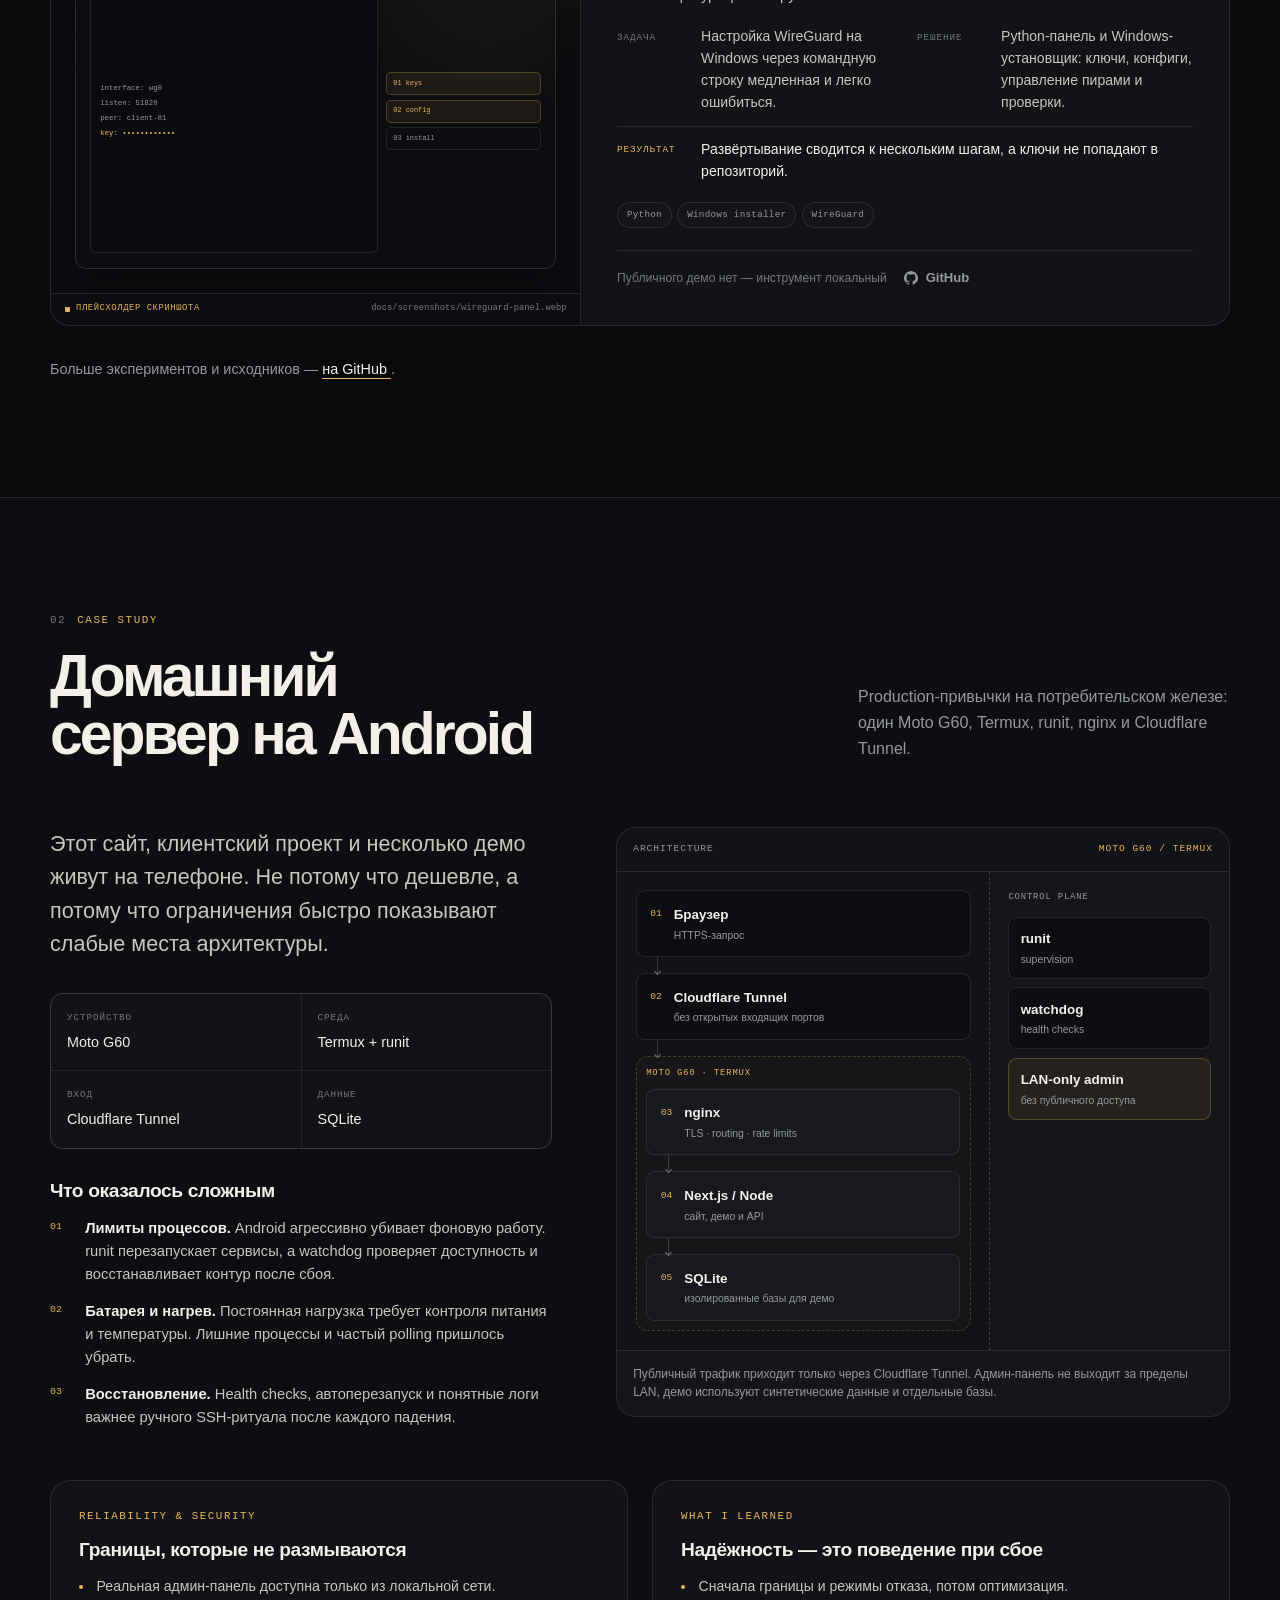
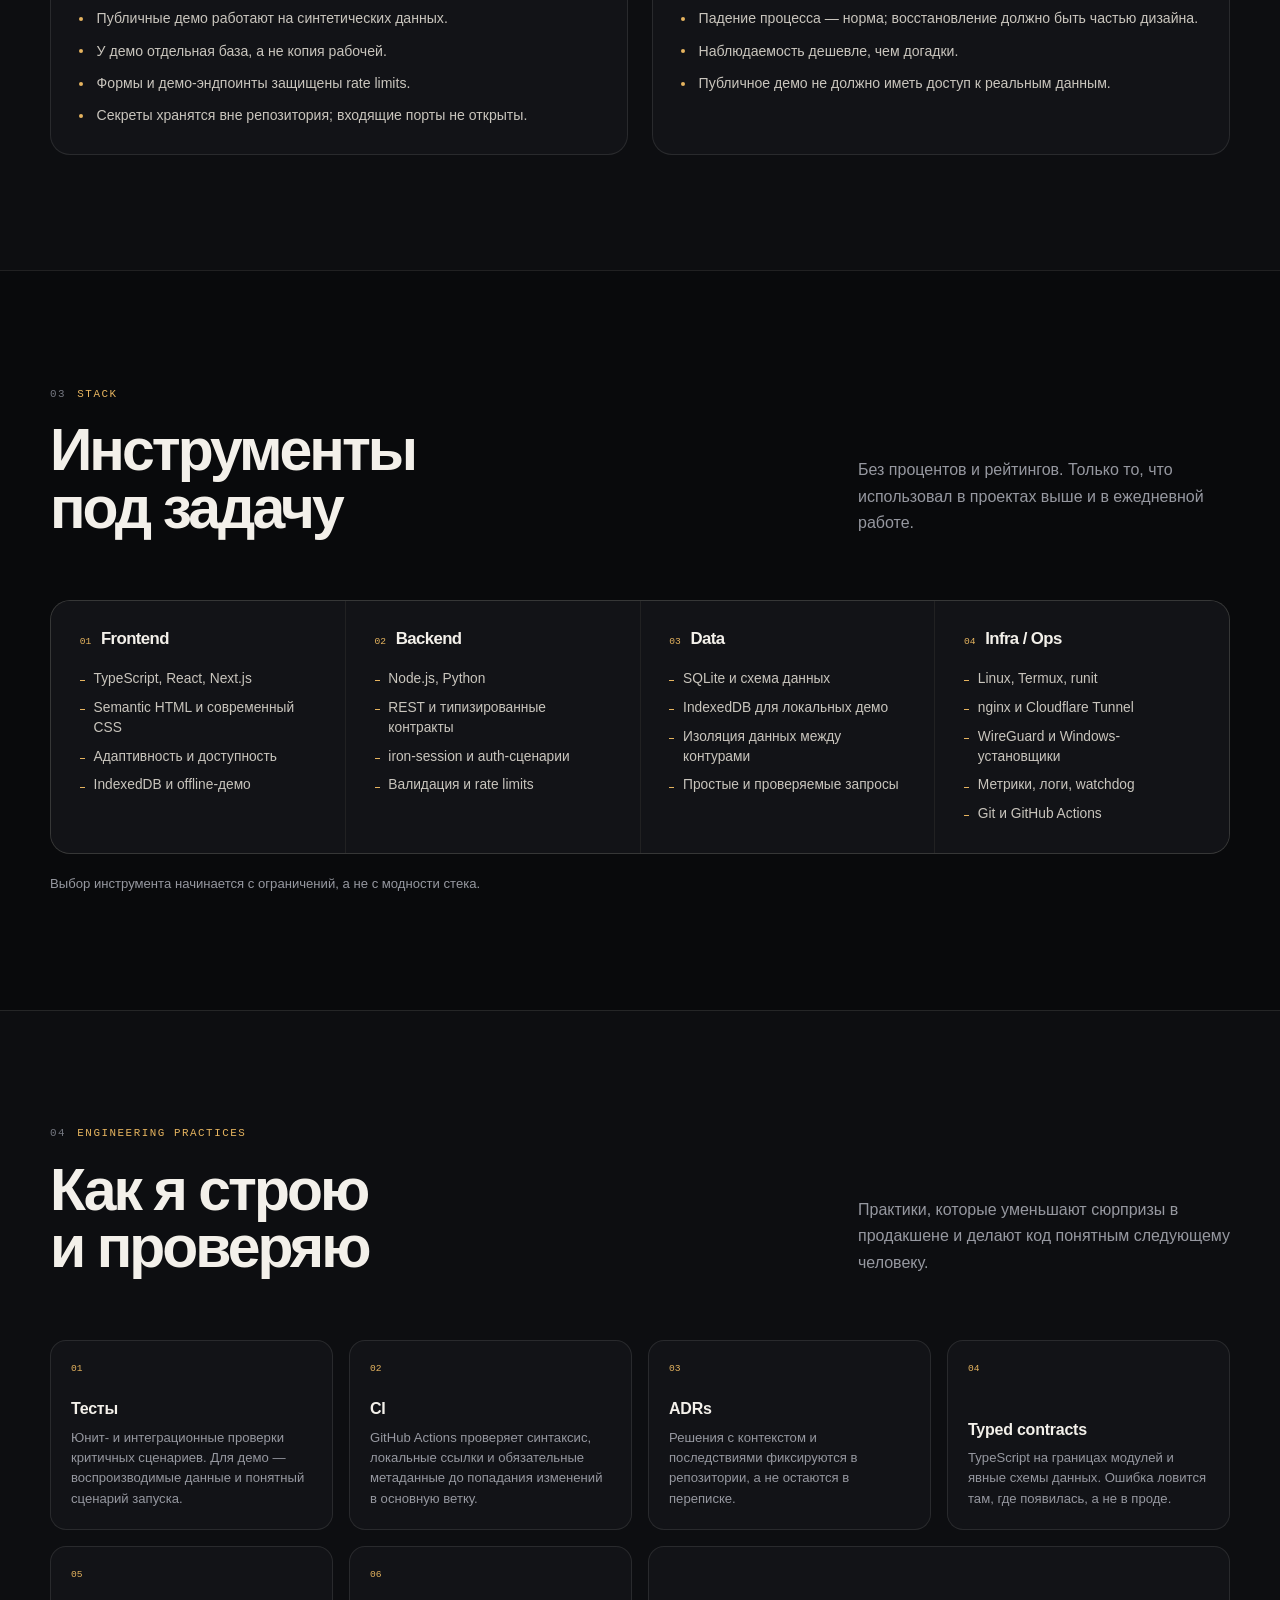
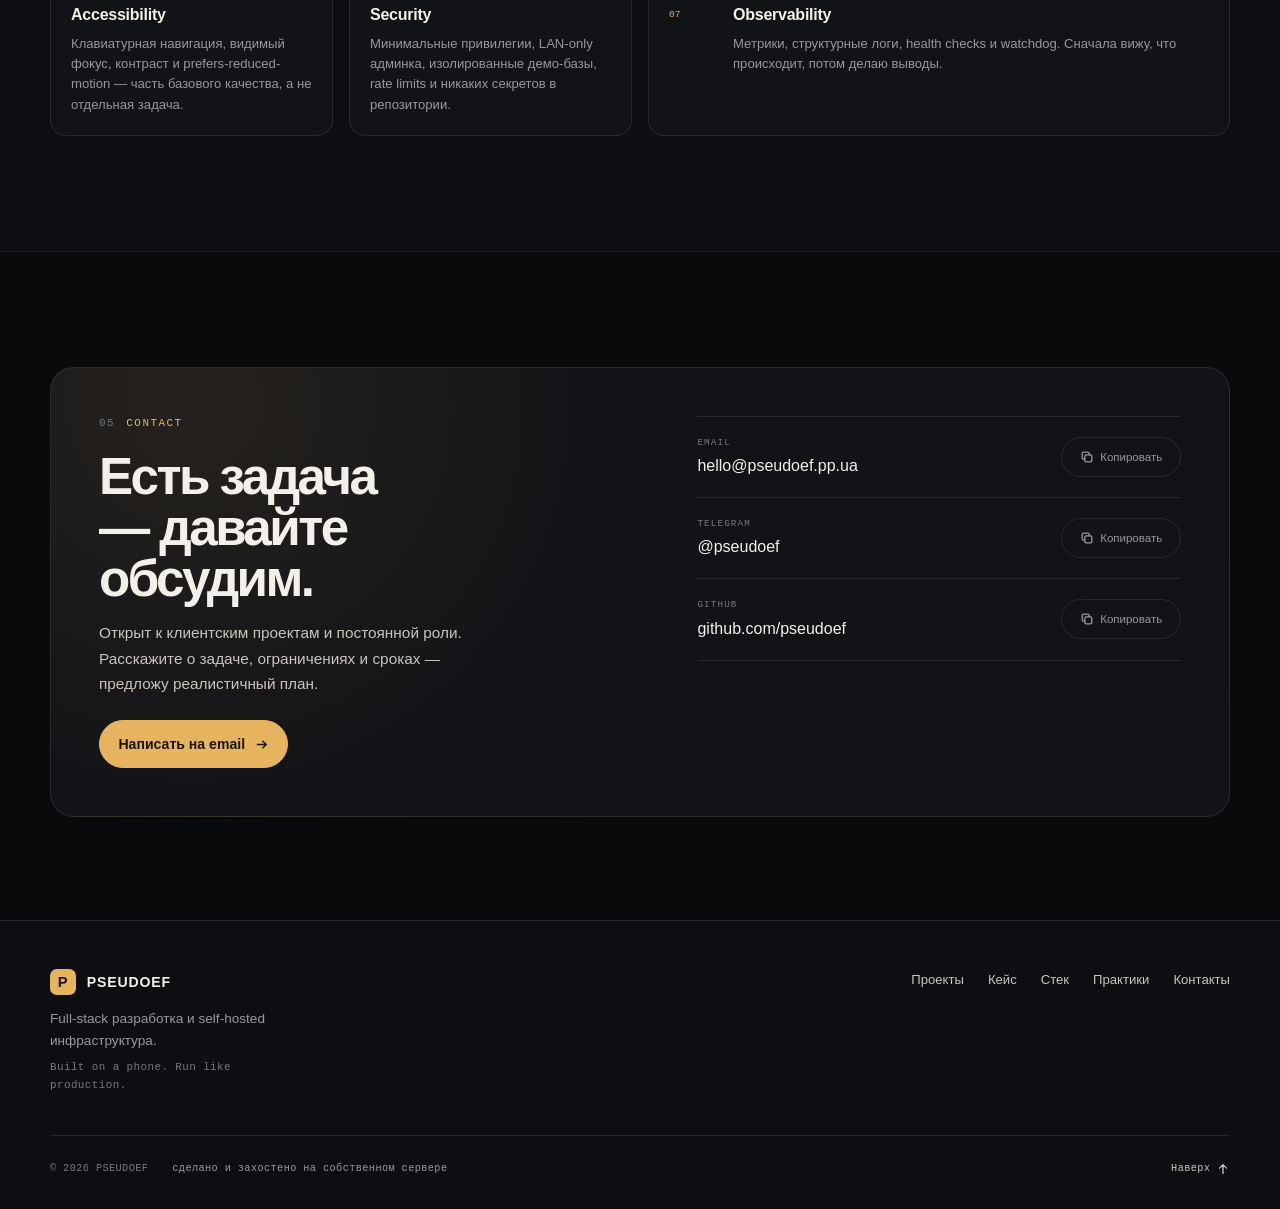
==== commit 8a12c6b8: "Add public Gordaya demo link" ====
--- a/index.html
+++ b/index.html
@@ -172,6 +172,9 @@
               </ul>
               <div class="project-links">
                 <a class="project-link" href="https://gordaya.pp.ua/" target="_blank" rel="noopener noreferrer">gordaya.pp.ua <span class="sr-only">(открывается в новой вкладке)</span>
+                  <svg class="icon icon--stroke" aria-hidden="true"><use href="#icon-external"></use></svg>
+                </a>
+                <a class="project-link" href="https://salon.pseudoef.pp.ua/" target="_blank" rel="noopener noreferrer">salon.pseudoef.pp.ua · демо <span class="sr-only">(открывается в новой вкладке)</span>
                   <svg class="icon icon--stroke" aria-hidden="true"><use href="#icon-external"></use></svg>
                 </a>
                 <a class="project-link project-link--gh" href="https://github.com/pseudoef/gordaya-beauty" target="_blank" rel="noopener noreferrer">
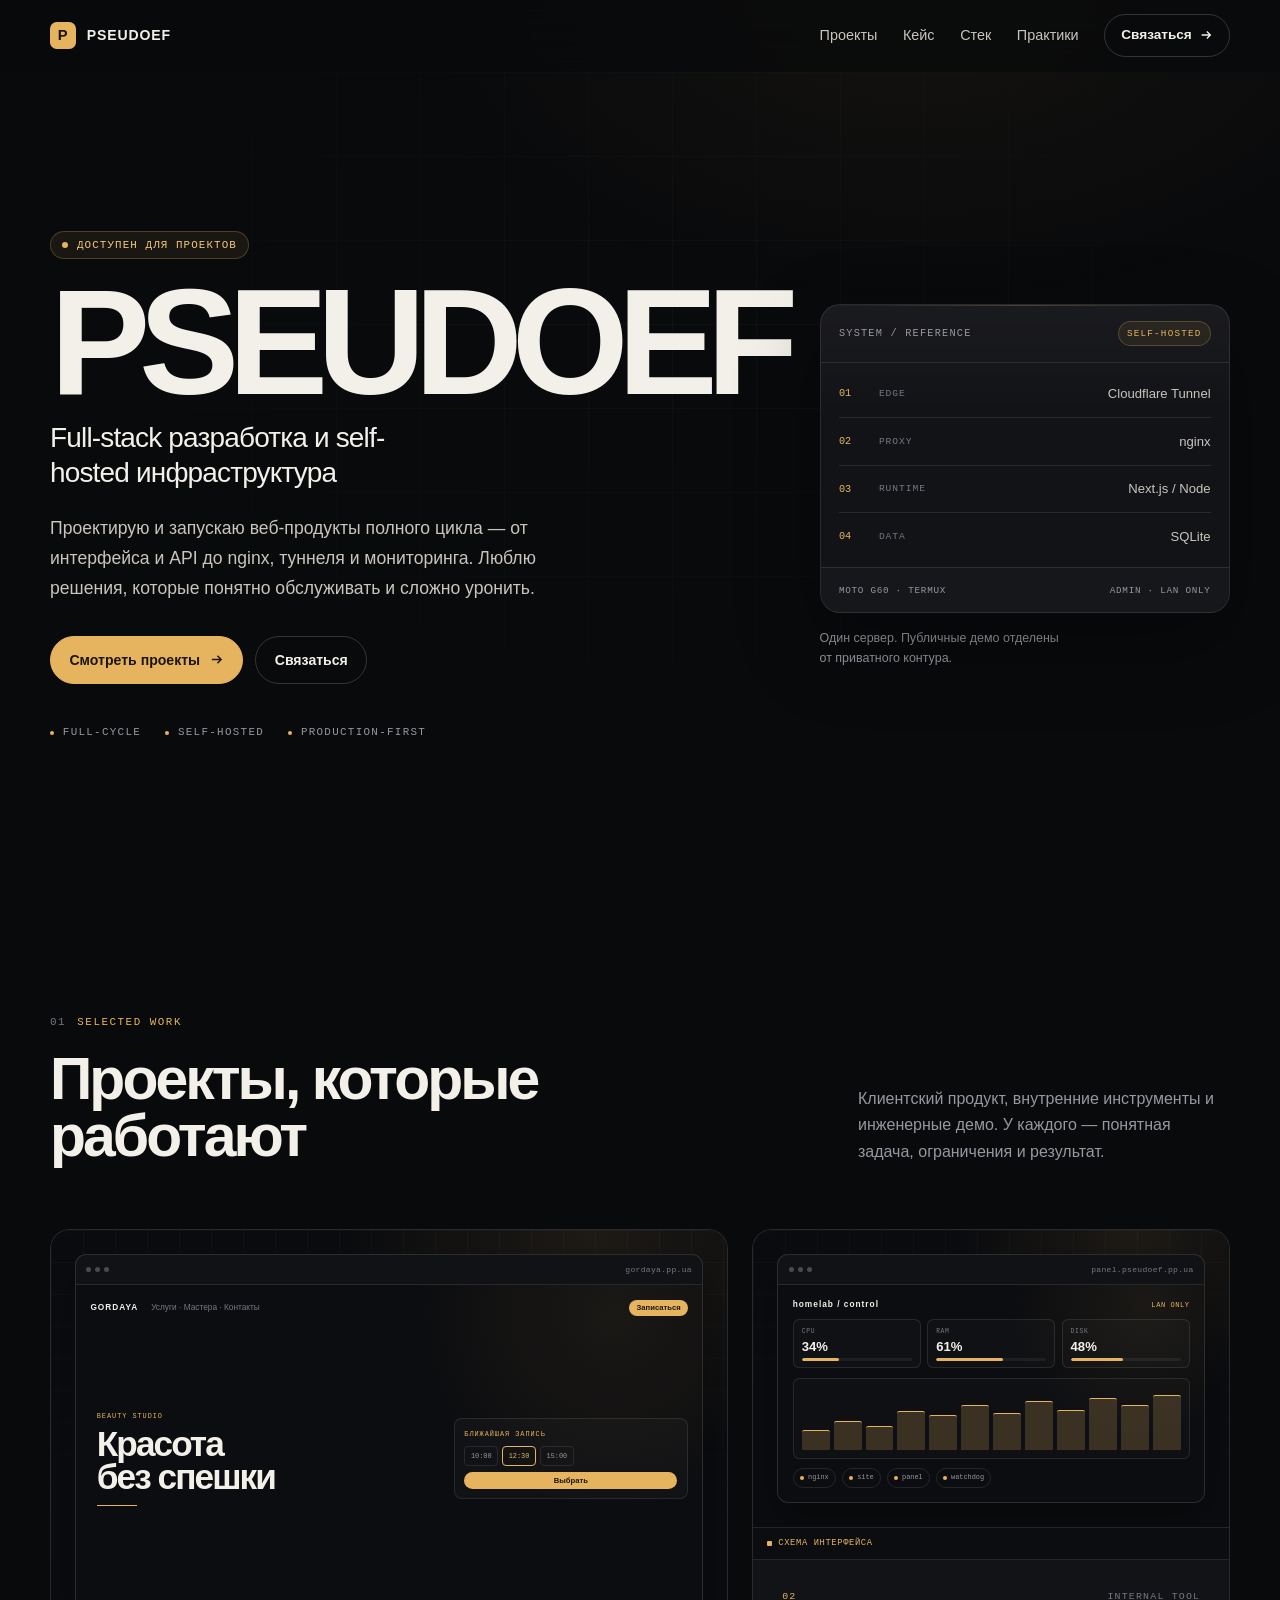
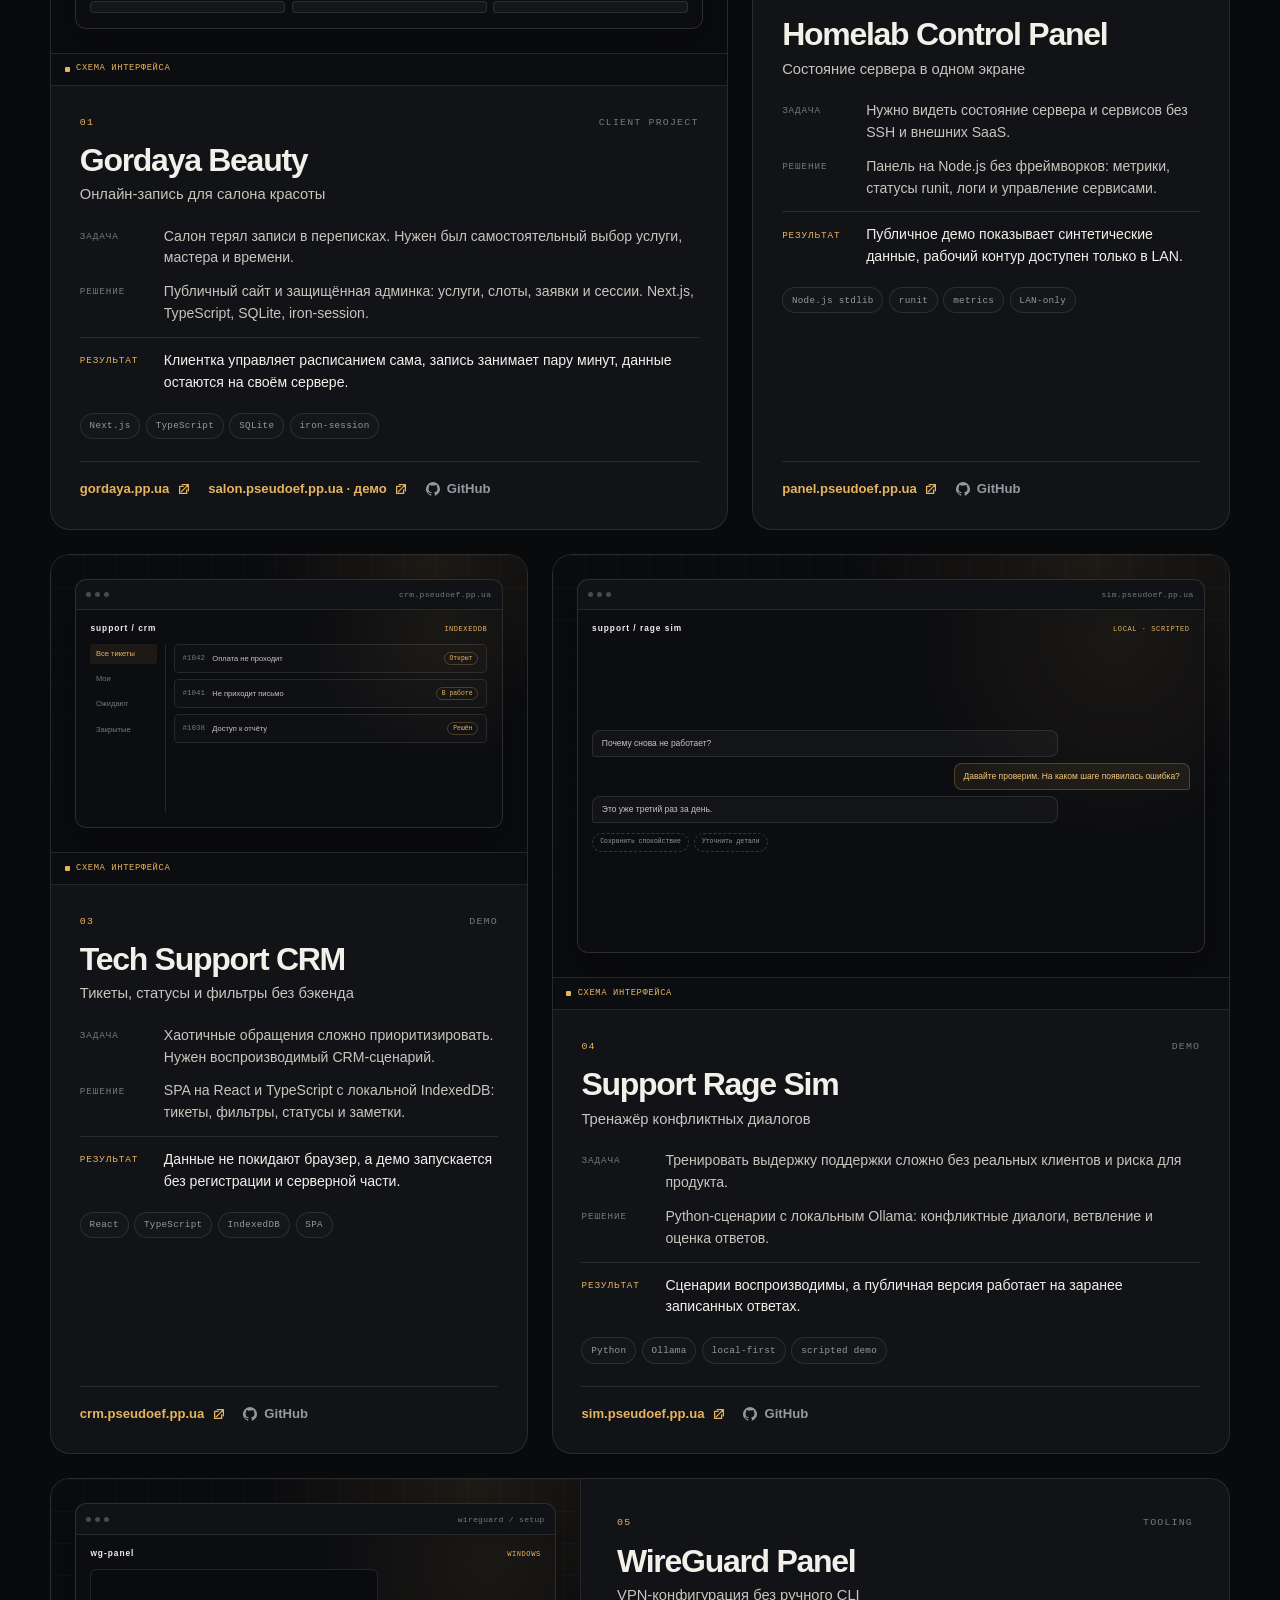
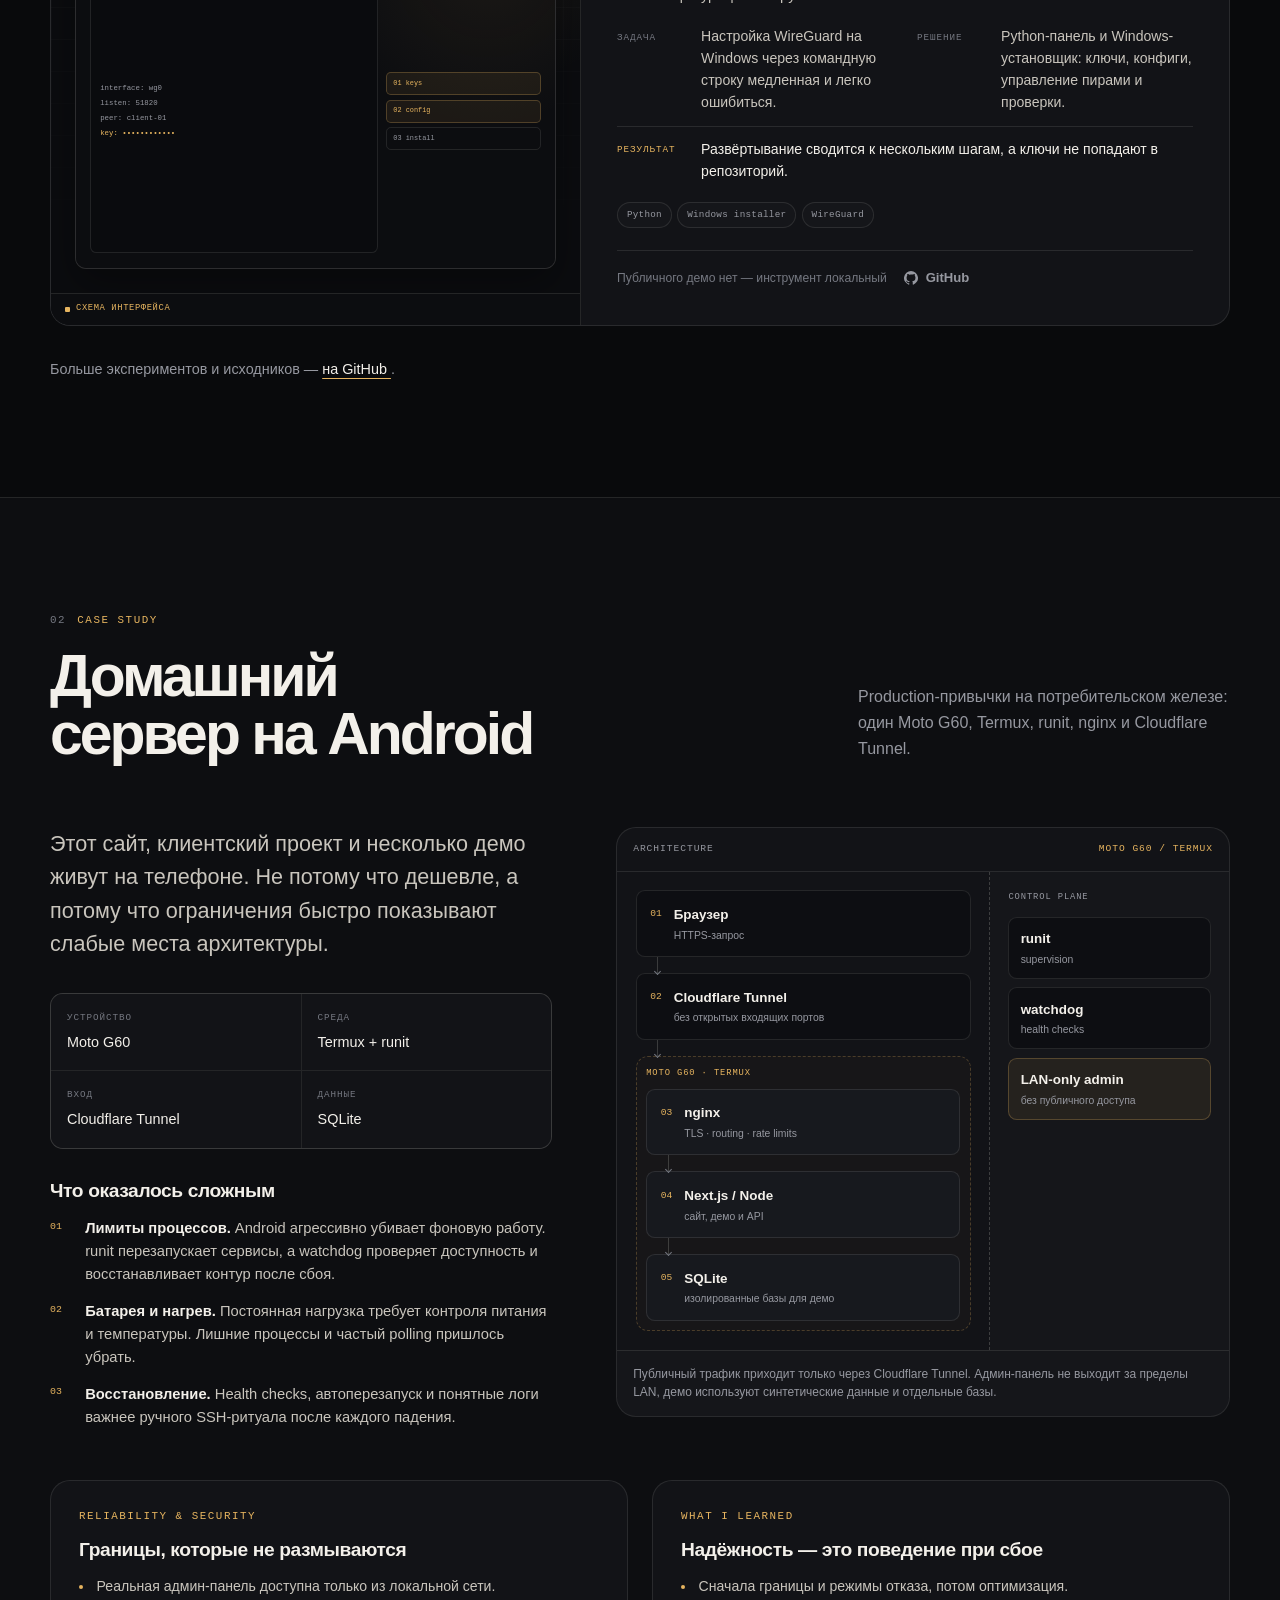
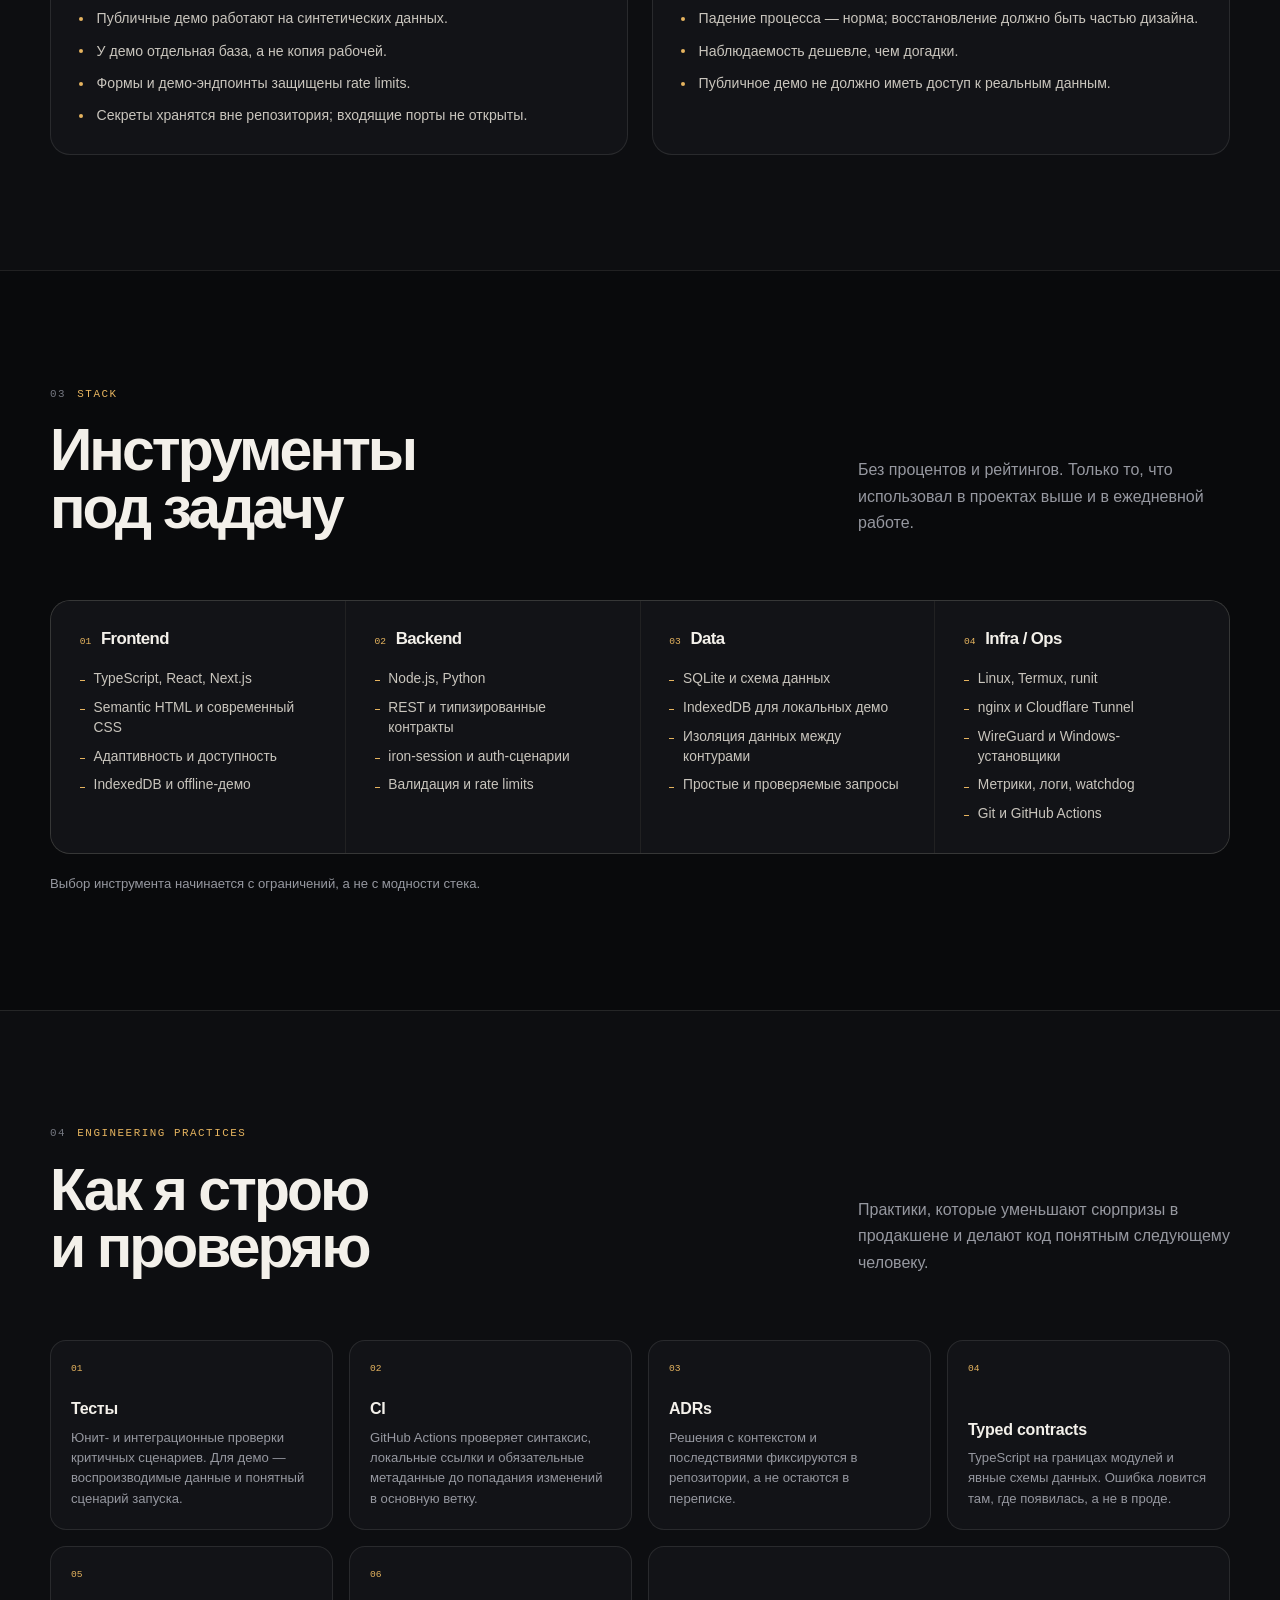
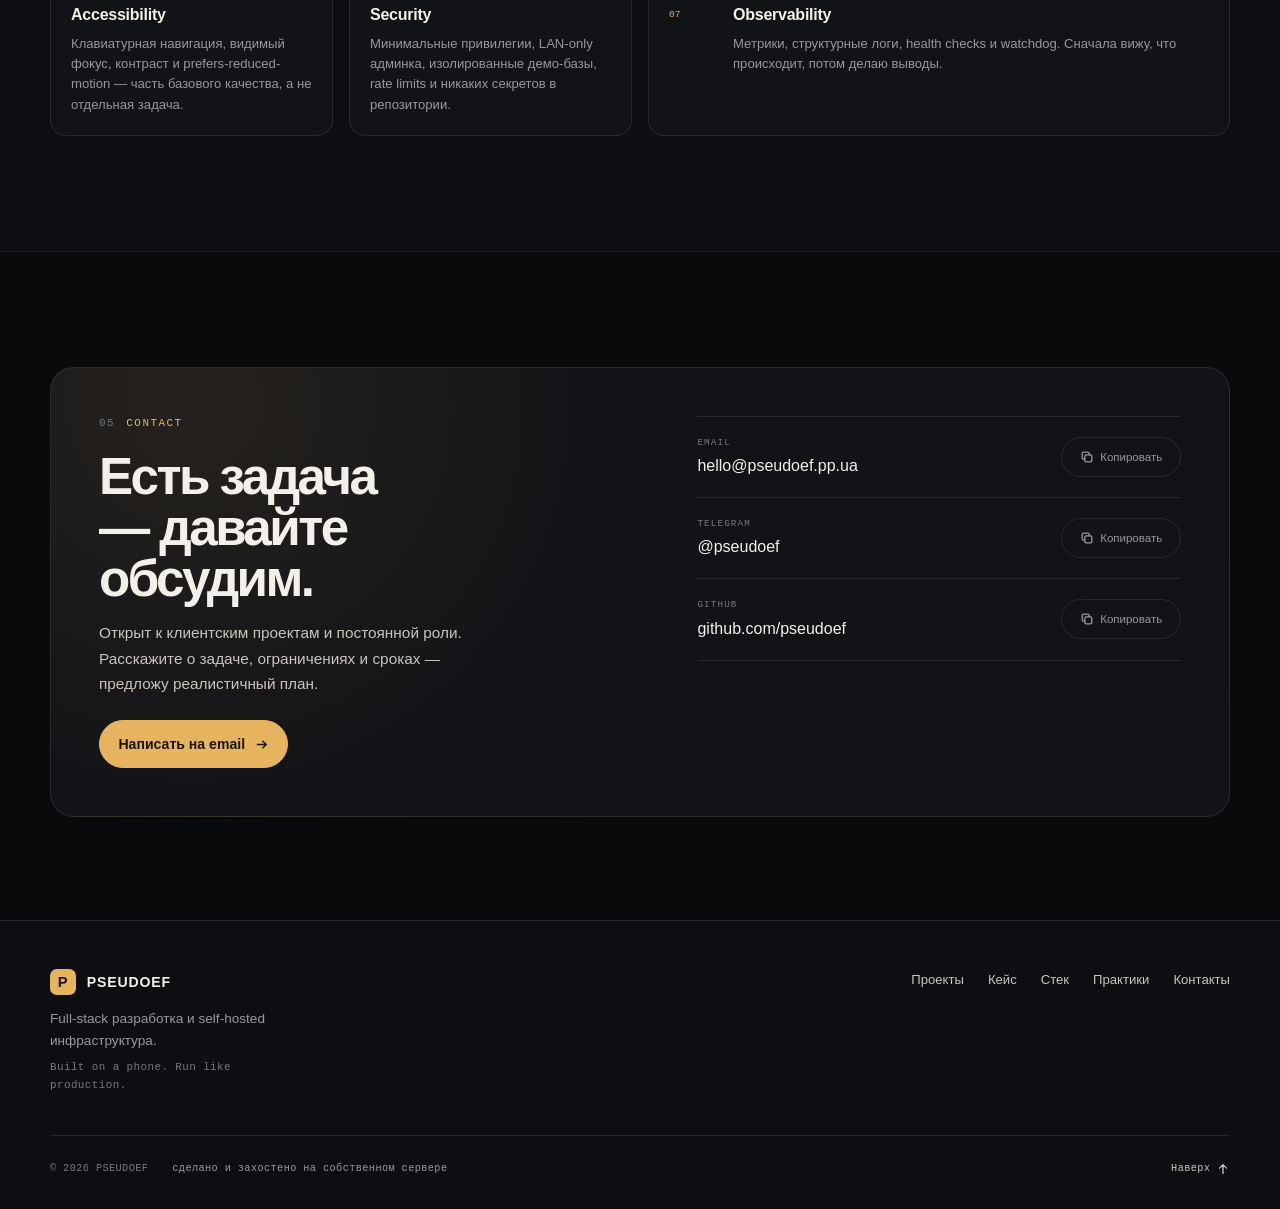
==== commit 80c97f7b: "Replace placeholder screenshot labels with interface sketches" ====
--- a/index.html
+++ b/index.html
@@ -153,8 +153,7 @@
                 </div>
               </div>
               <figcaption class="shot-caption">
-                <span class="shot-label">Плейсхолдер скриншота</span>
-                <code>docs/screenshots/gordaya-beauty.webp</code>
+                <span class="shot-label">Схема интерфейса</span>
               </figcaption>
             </figure>
 
@@ -213,8 +212,7 @@
                 </div>
               </div>
               <figcaption class="shot-caption">
-                <span class="shot-label">Плейсхолдер скриншота</span>
-                <code>docs/screenshots/homelab-panel.webp</code>
+                <span class="shot-label">Схема интерфейса</span>
               </figcaption>
             </figure>
 
@@ -272,8 +270,7 @@
                 </div>
               </div>
               <figcaption class="shot-caption">
-                <span class="shot-label">Плейсхолдер скриншота</span>
-                <code>docs/screenshots/tech-support-crm.webp</code>
+                <span class="shot-label">Схема интерфейса</span>
               </figcaption>
             </figure>
 
@@ -324,8 +321,7 @@
                 </div>
               </div>
               <figcaption class="shot-caption">
-                <span class="shot-label">Плейсхолдер скриншота</span>
-                <code>docs/screenshots/support-rage-sim.webp</code>
+                <span class="shot-label">Схема интерфейса</span>
               </figcaption>
             </figure>
 
@@ -383,8 +379,7 @@
                 </div>
               </div>
               <figcaption class="shot-caption">
-                <span class="shot-label">Плейсхолдер скриншота</span>
-                <code>docs/screenshots/wireguard-panel.webp</code>
+                <span class="shot-label">Схема интерфейса</span>
               </figcaption>
             </figure>
 
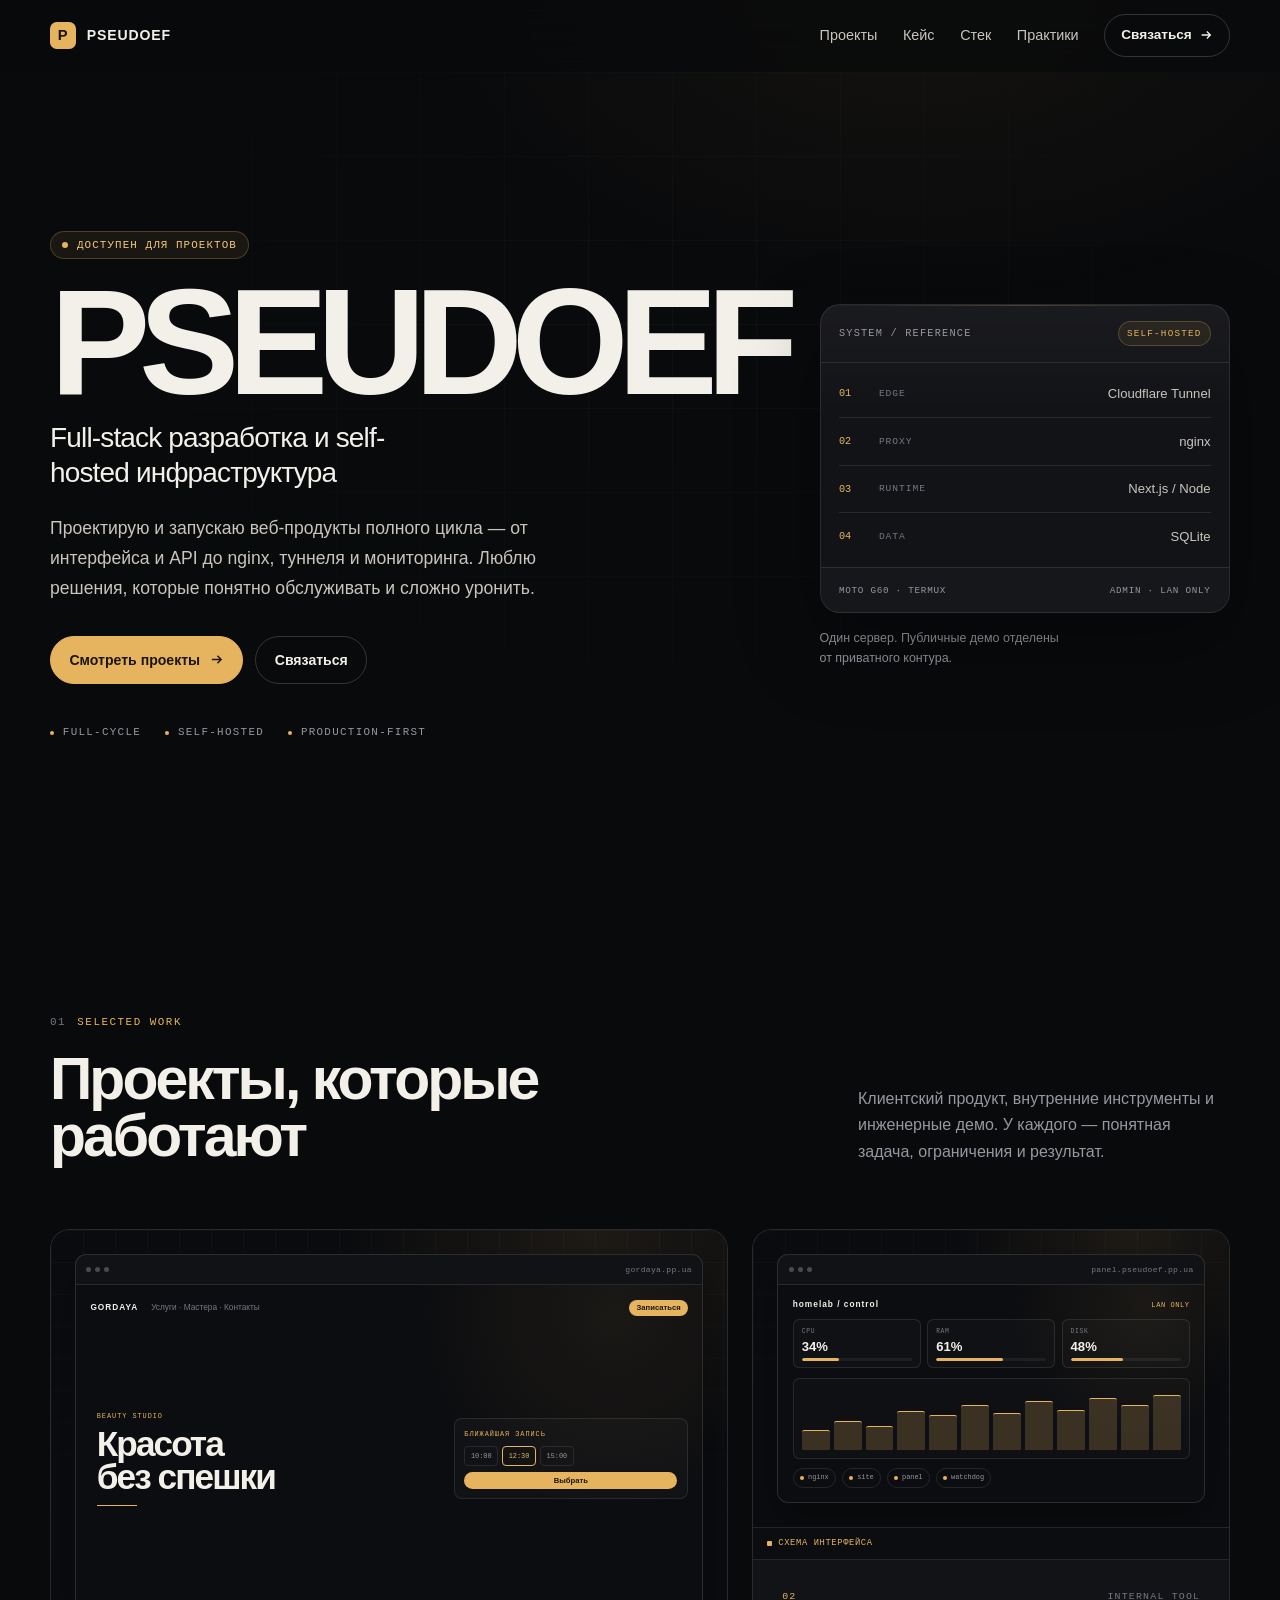
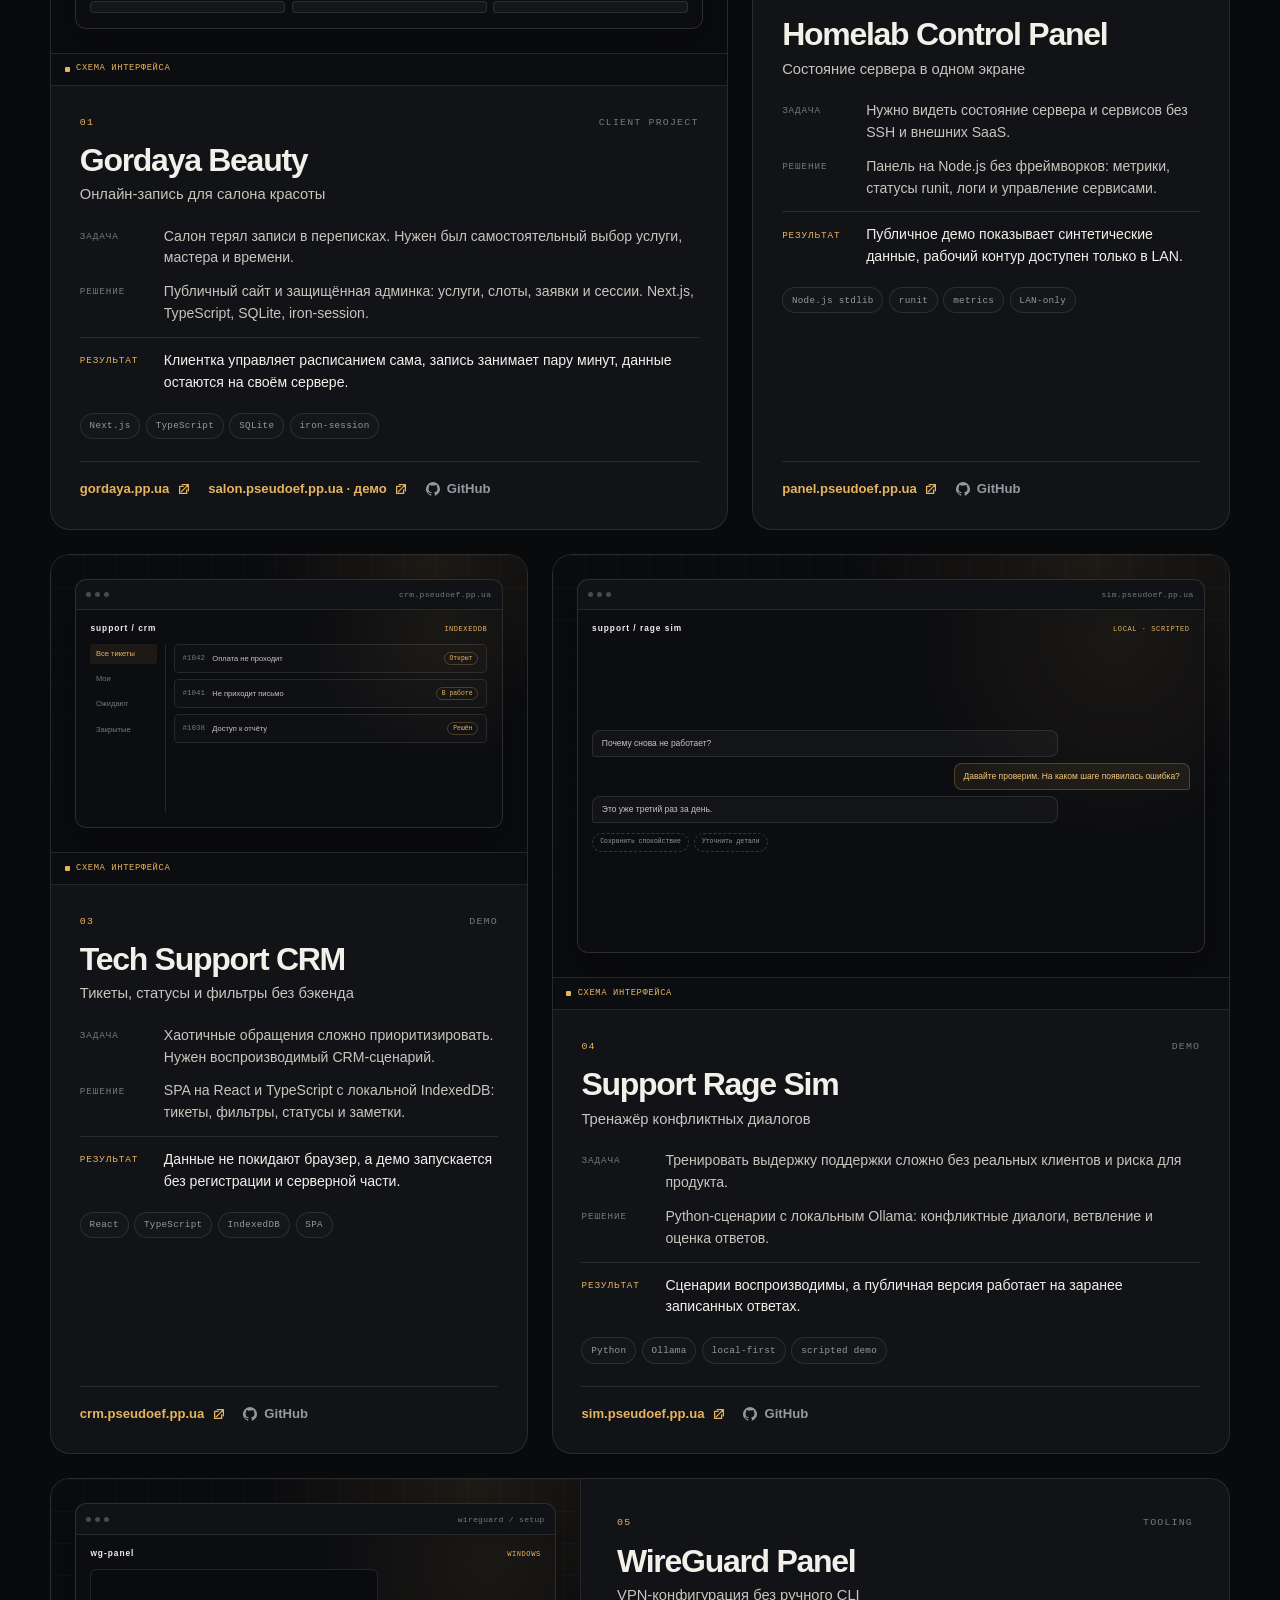
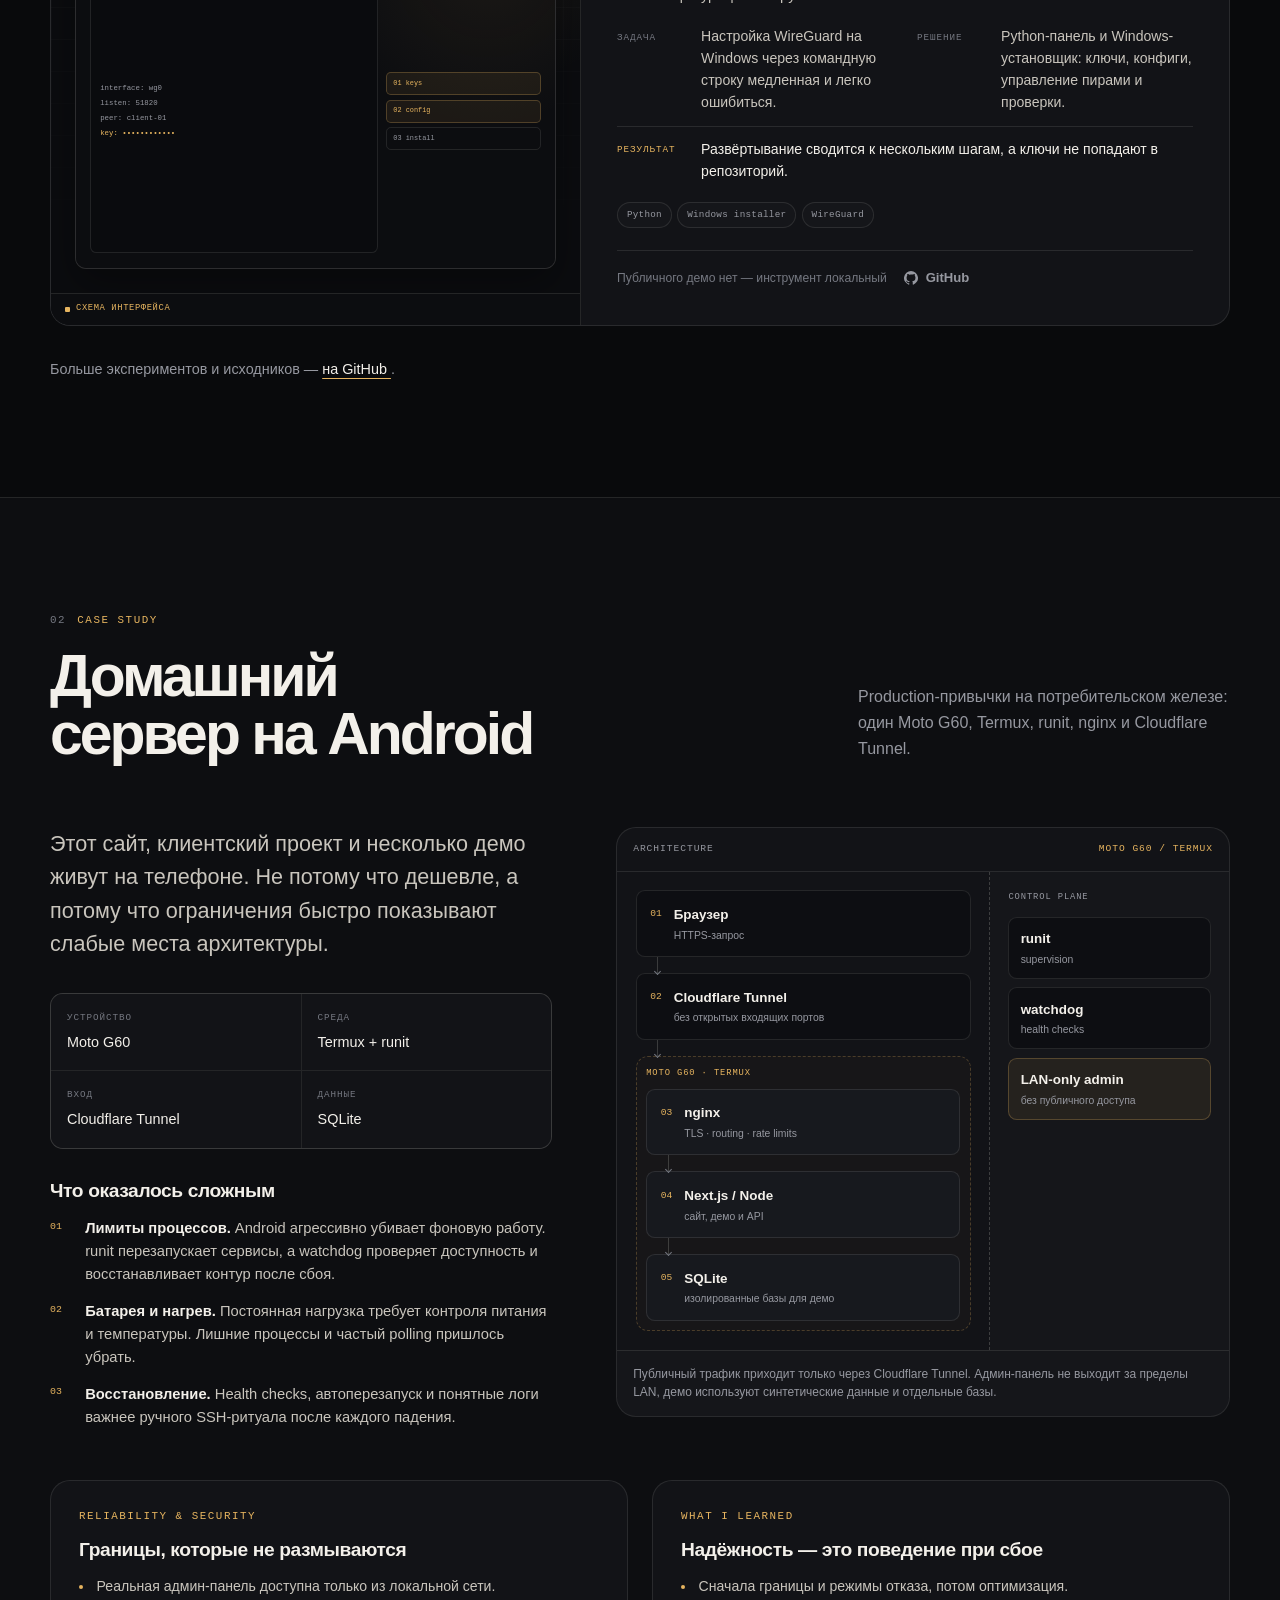
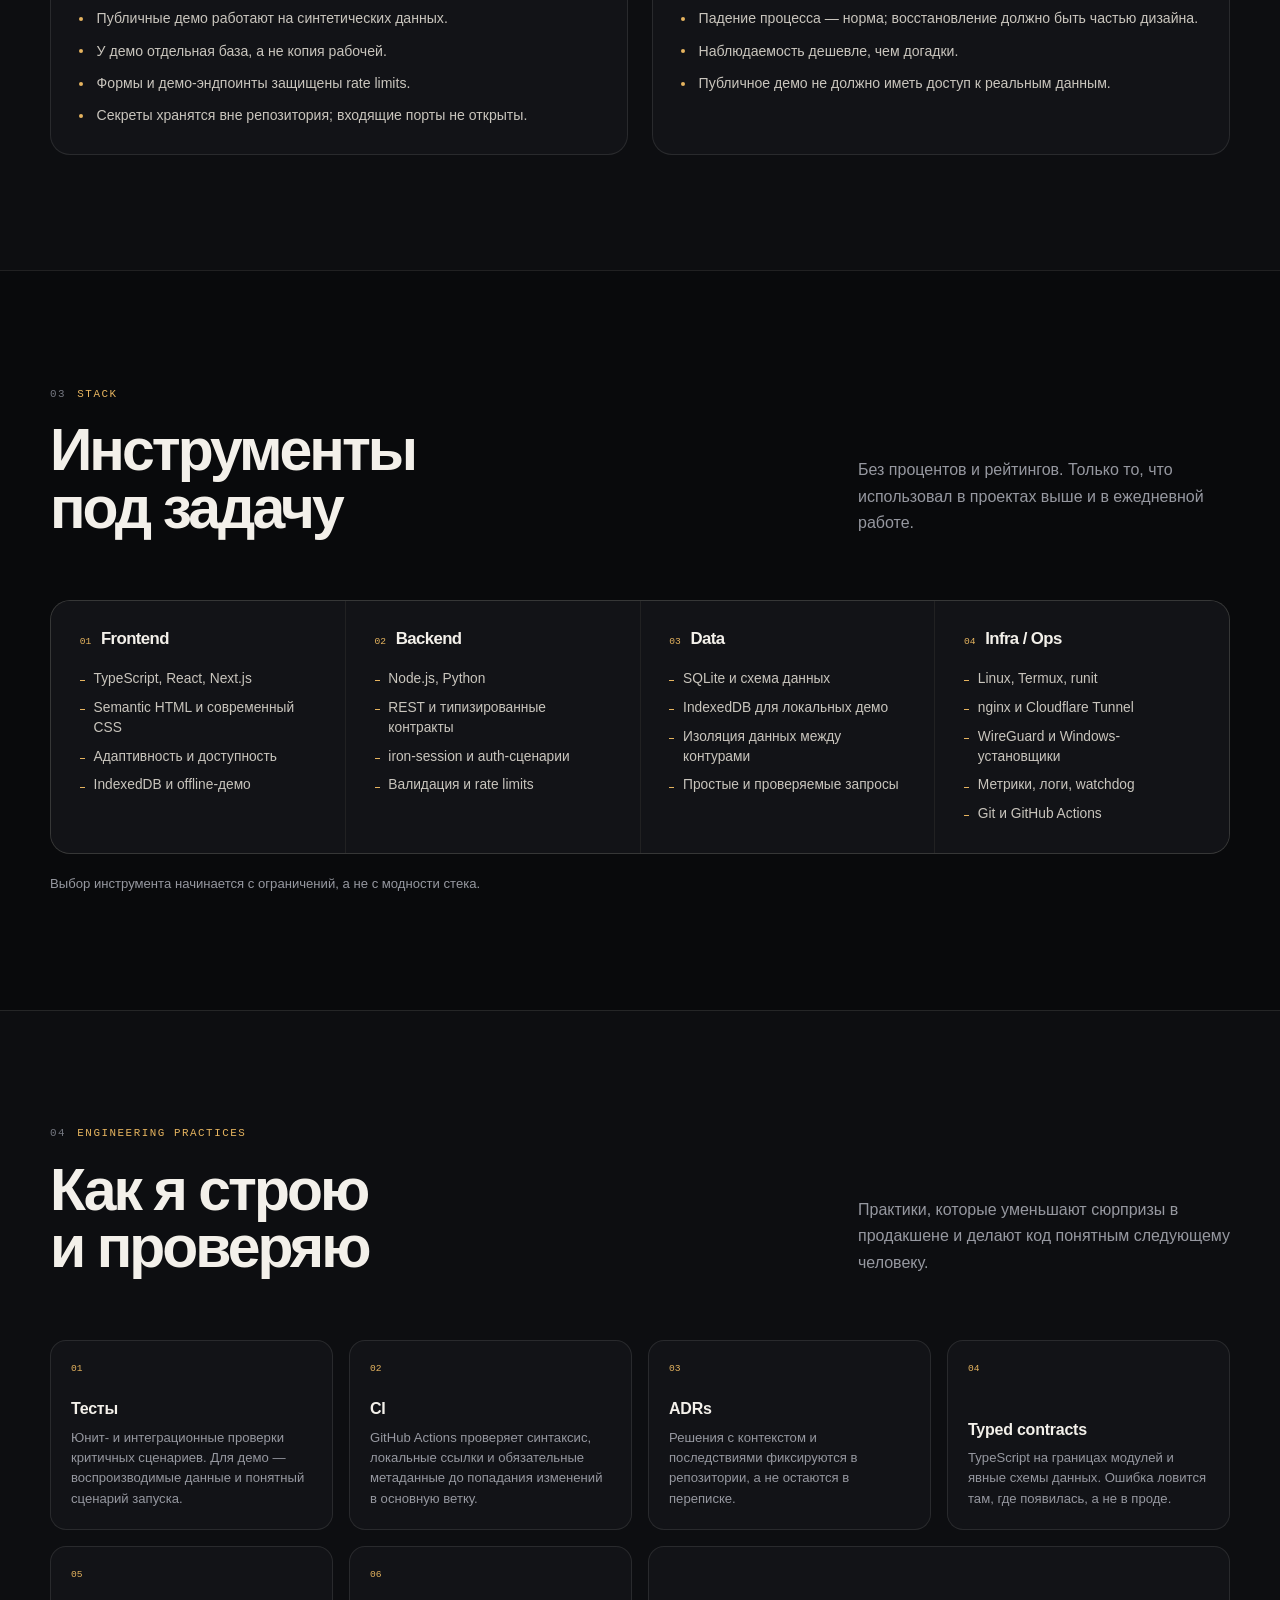
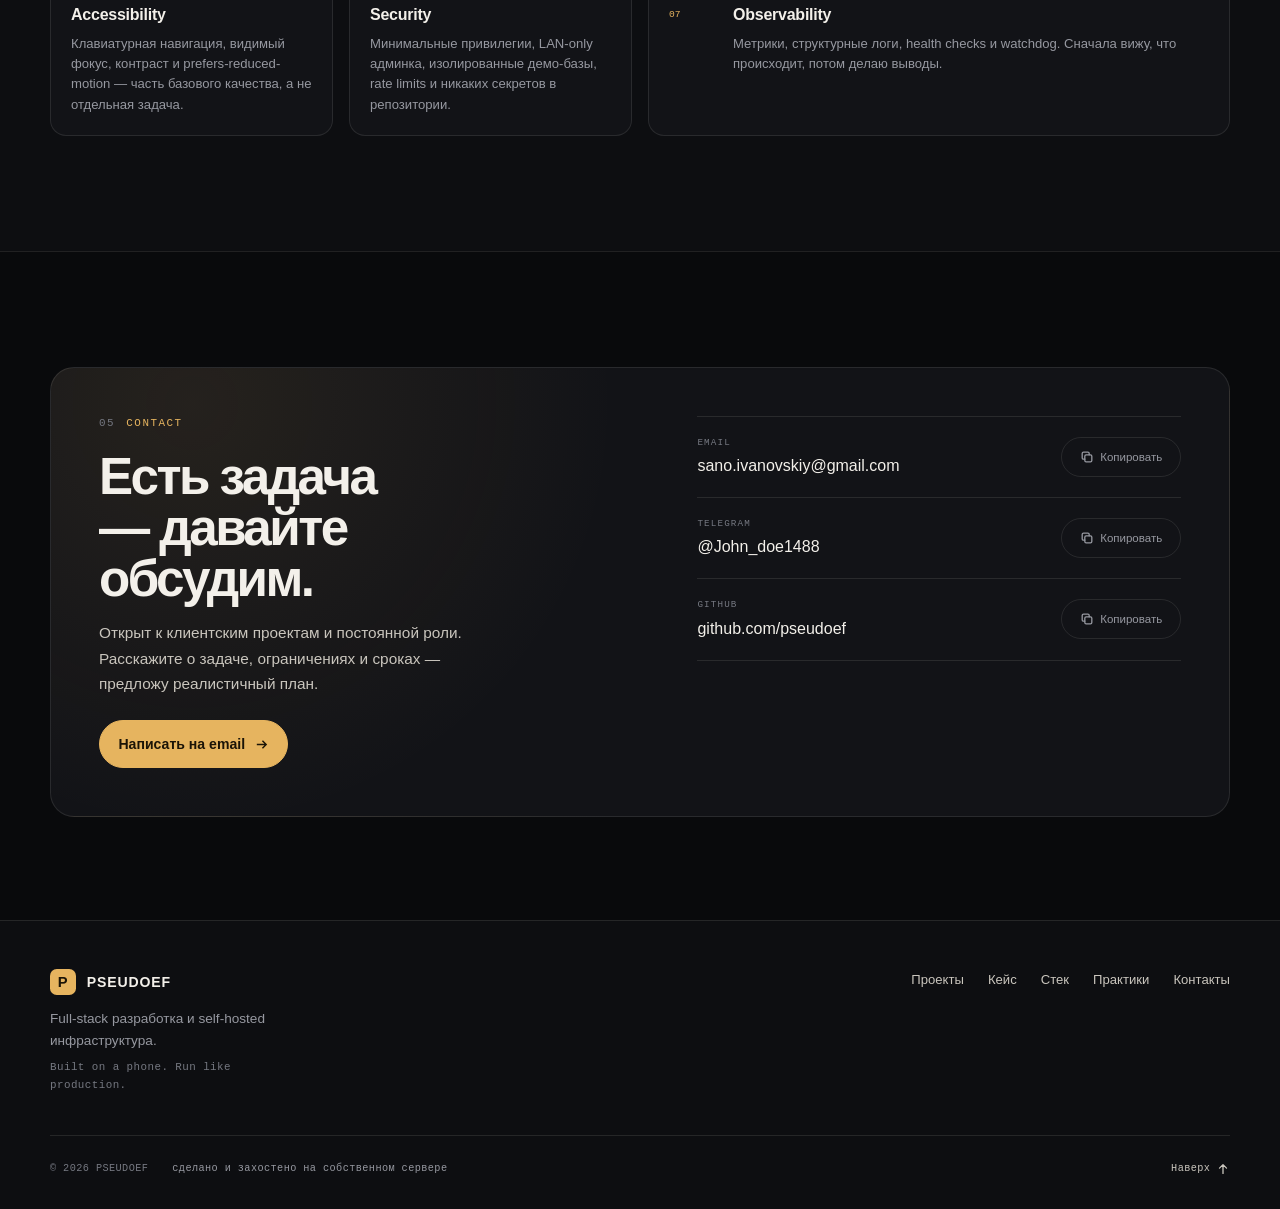
==== commit 5411a132: "Update portfolio contact details" ====
--- a/index.html
+++ b/index.html
@@ -616,7 +616,7 @@
             <p class="kicker"><span>05</span> Contact</p>
             <h2 id="contact-title">Есть задача — давайте обсудим.</h2>
             <p>Открыт к клиентским проектам и постоянной роли. Расскажите о задаче, ограничениях и сроках — предложу реалистичный план.</p>
-            <a class="button button--primary" href="mailto:hello@pseudoef.pp.ua">
+            <a class="button button--primary" href="mailto:sano.ivanovskiy@gmail.com">
               Написать на email
               <svg viewBox="0 0 16 16" width="15" height="15" aria-hidden="true" fill="none" stroke="currentColor" stroke-width="1.5"><path d="M3 8h10M9 4l4 4-4 4"/></svg>
             </a>
@@ -626,9 +626,9 @@
             <div class="contact-row">
               <div class="contact-info">
                 <span class="contact-label">Email</span>
-                <a class="contact-value" id="contact-email" href="mailto:hello@pseudoef.pp.ua">hello@pseudoef.pp.ua</a>
-              </div>
-              <button class="copy-button" type="button" data-copy="hello@pseudoef.pp.ua" data-copy-name="Email" data-copy-target="contact-email" aria-label="Скопировать email hello@pseudoef.pp.ua">
+                <a class="contact-value" id="contact-email" href="mailto:sano.ivanovskiy@gmail.com">sano.ivanovskiy@gmail.com</a>
+              </div>
+              <button class="copy-button" type="button" data-copy="sano.ivanovskiy@gmail.com" data-copy-name="Email" data-copy-target="contact-email" aria-label="Скопировать email sano.ivanovskiy@gmail.com">
                 <svg class="icon icon--stroke copy-icon" aria-hidden="true"><use href="#icon-copy"></use></svg>
                 <svg class="icon icon--stroke copy-check" aria-hidden="true"><use href="#icon-check"></use></svg>
                 <span data-copy-label>Копировать</span>
@@ -638,9 +638,9 @@
             <div class="contact-row">
               <div class="contact-info">
                 <span class="contact-label">Telegram</span>
-                <a class="contact-value" id="contact-telegram" href="https://t.me/pseudoef" target="_blank" rel="noopener noreferrer">@pseudoef</a>
-              </div>
-              <button class="copy-button" type="button" data-copy="@pseudoef" data-copy-name="Telegram" data-copy-target="contact-telegram" aria-label="Скопировать Telegram @pseudoef">
+                <a class="contact-value" id="contact-telegram" href="https://t.me/John_doe1488" target="_blank" rel="noopener noreferrer">@John_doe1488</a>
+              </div>
+              <button class="copy-button" type="button" data-copy="@John_doe1488" data-copy-name="Telegram" data-copy-target="contact-telegram" aria-label="Скопировать Telegram @John_doe1488">
                 <svg class="icon icon--stroke copy-icon" aria-hidden="true"><use href="#icon-copy"></use></svg>
                 <svg class="icon icon--stroke copy-check" aria-hidden="true"><use href="#icon-check"></use></svg>
                 <span data-copy-label>Копировать</span>
